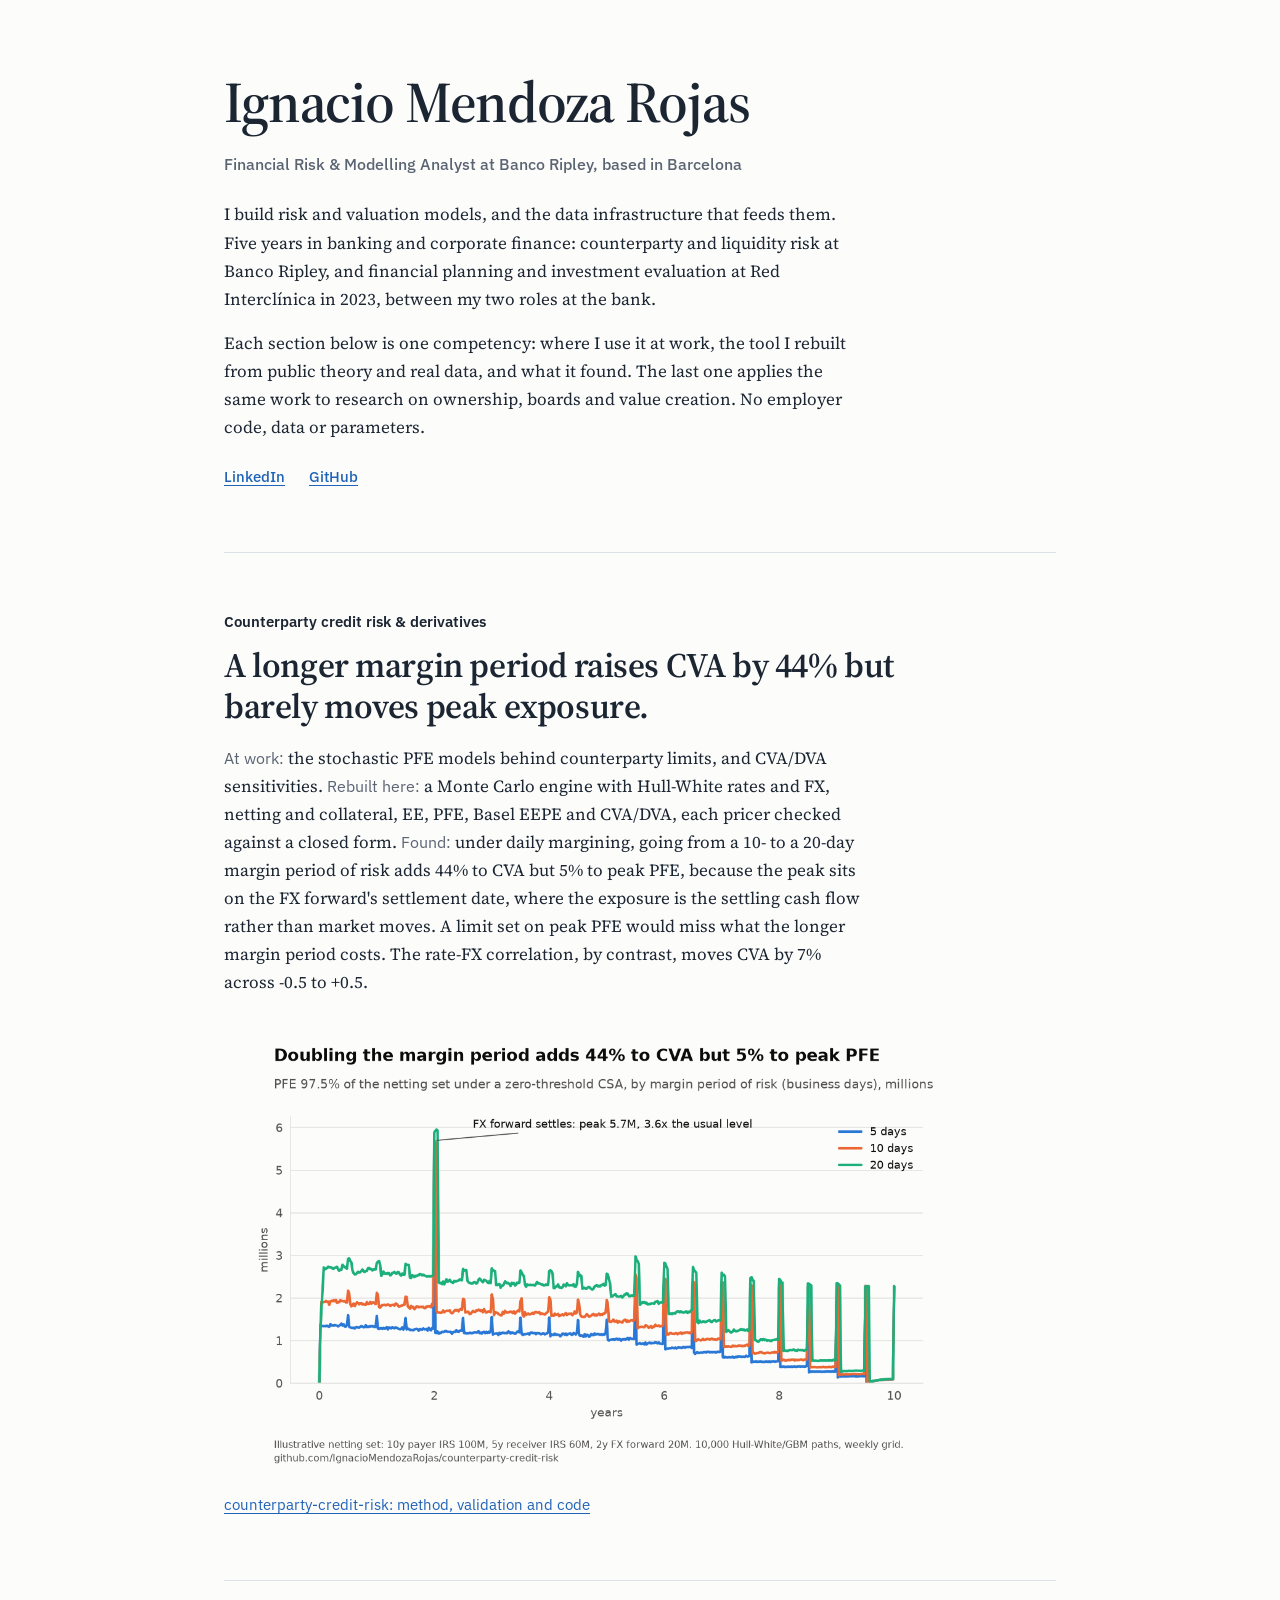
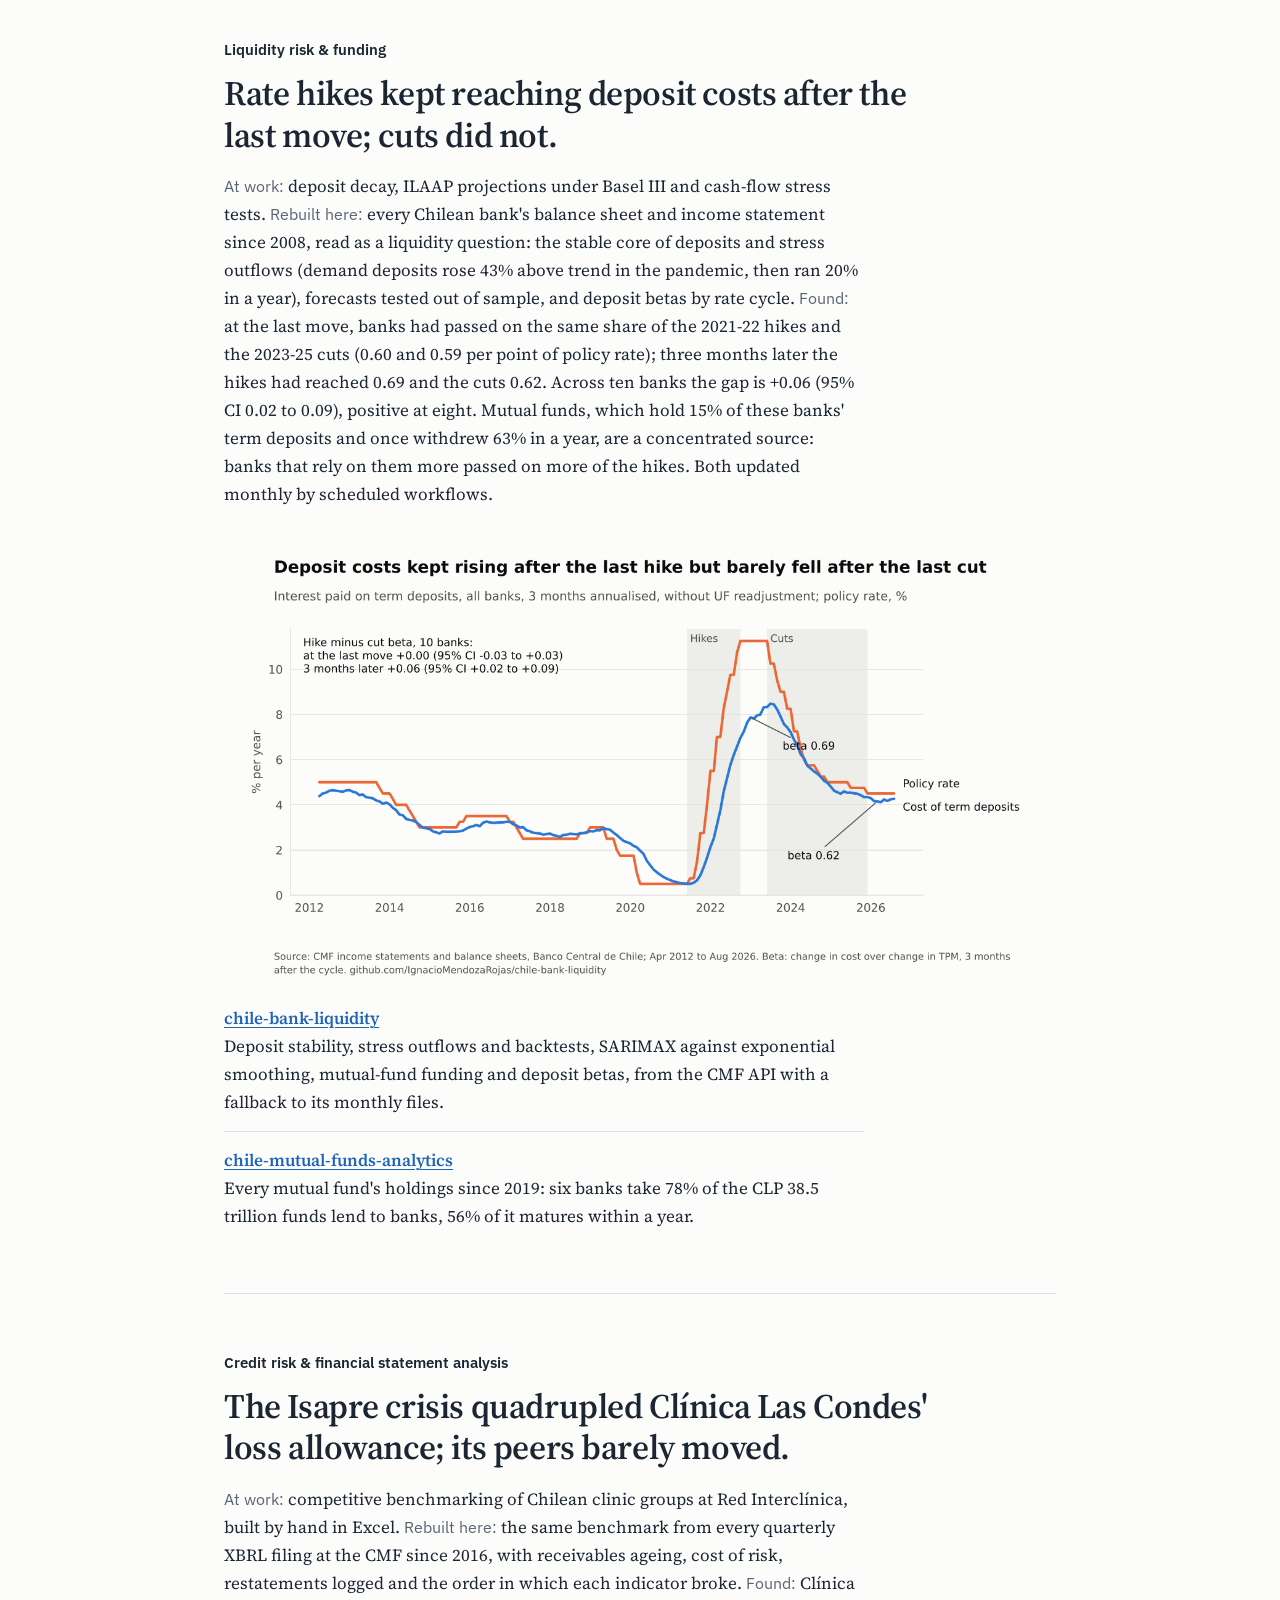
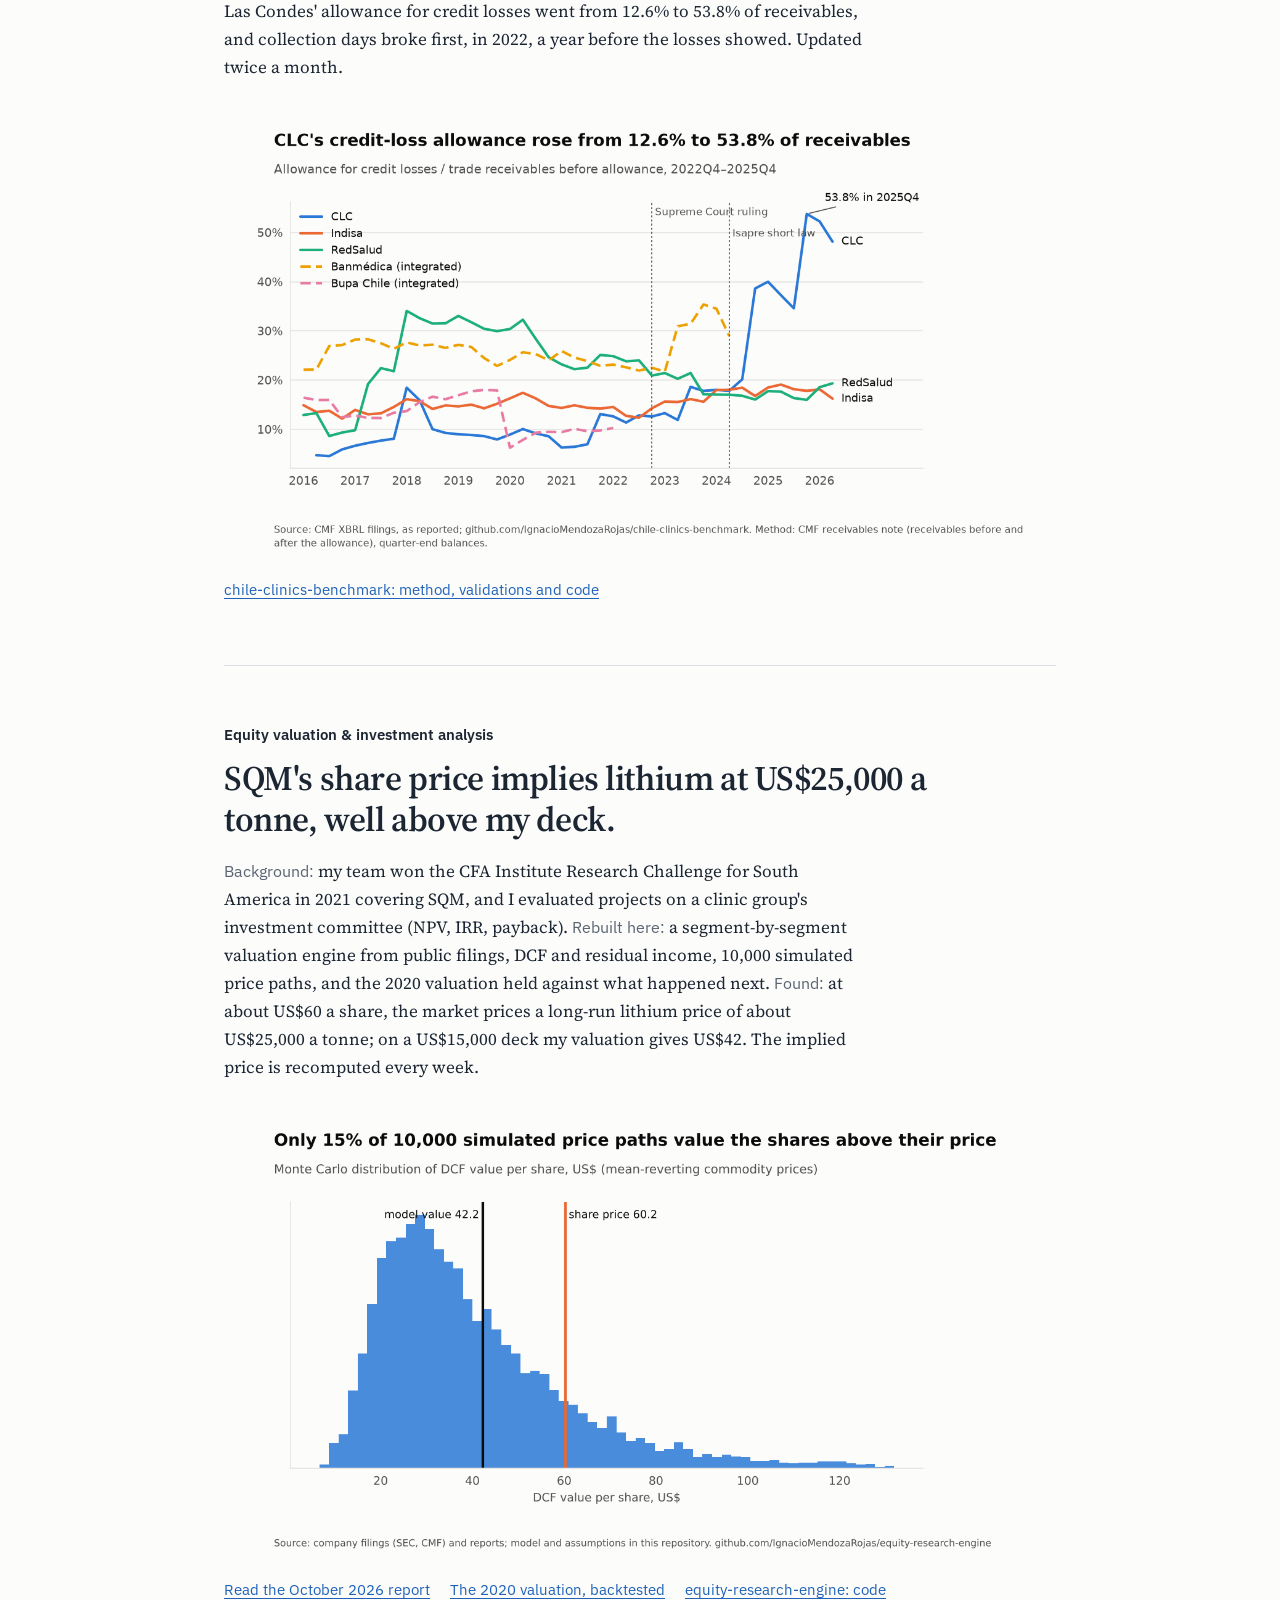
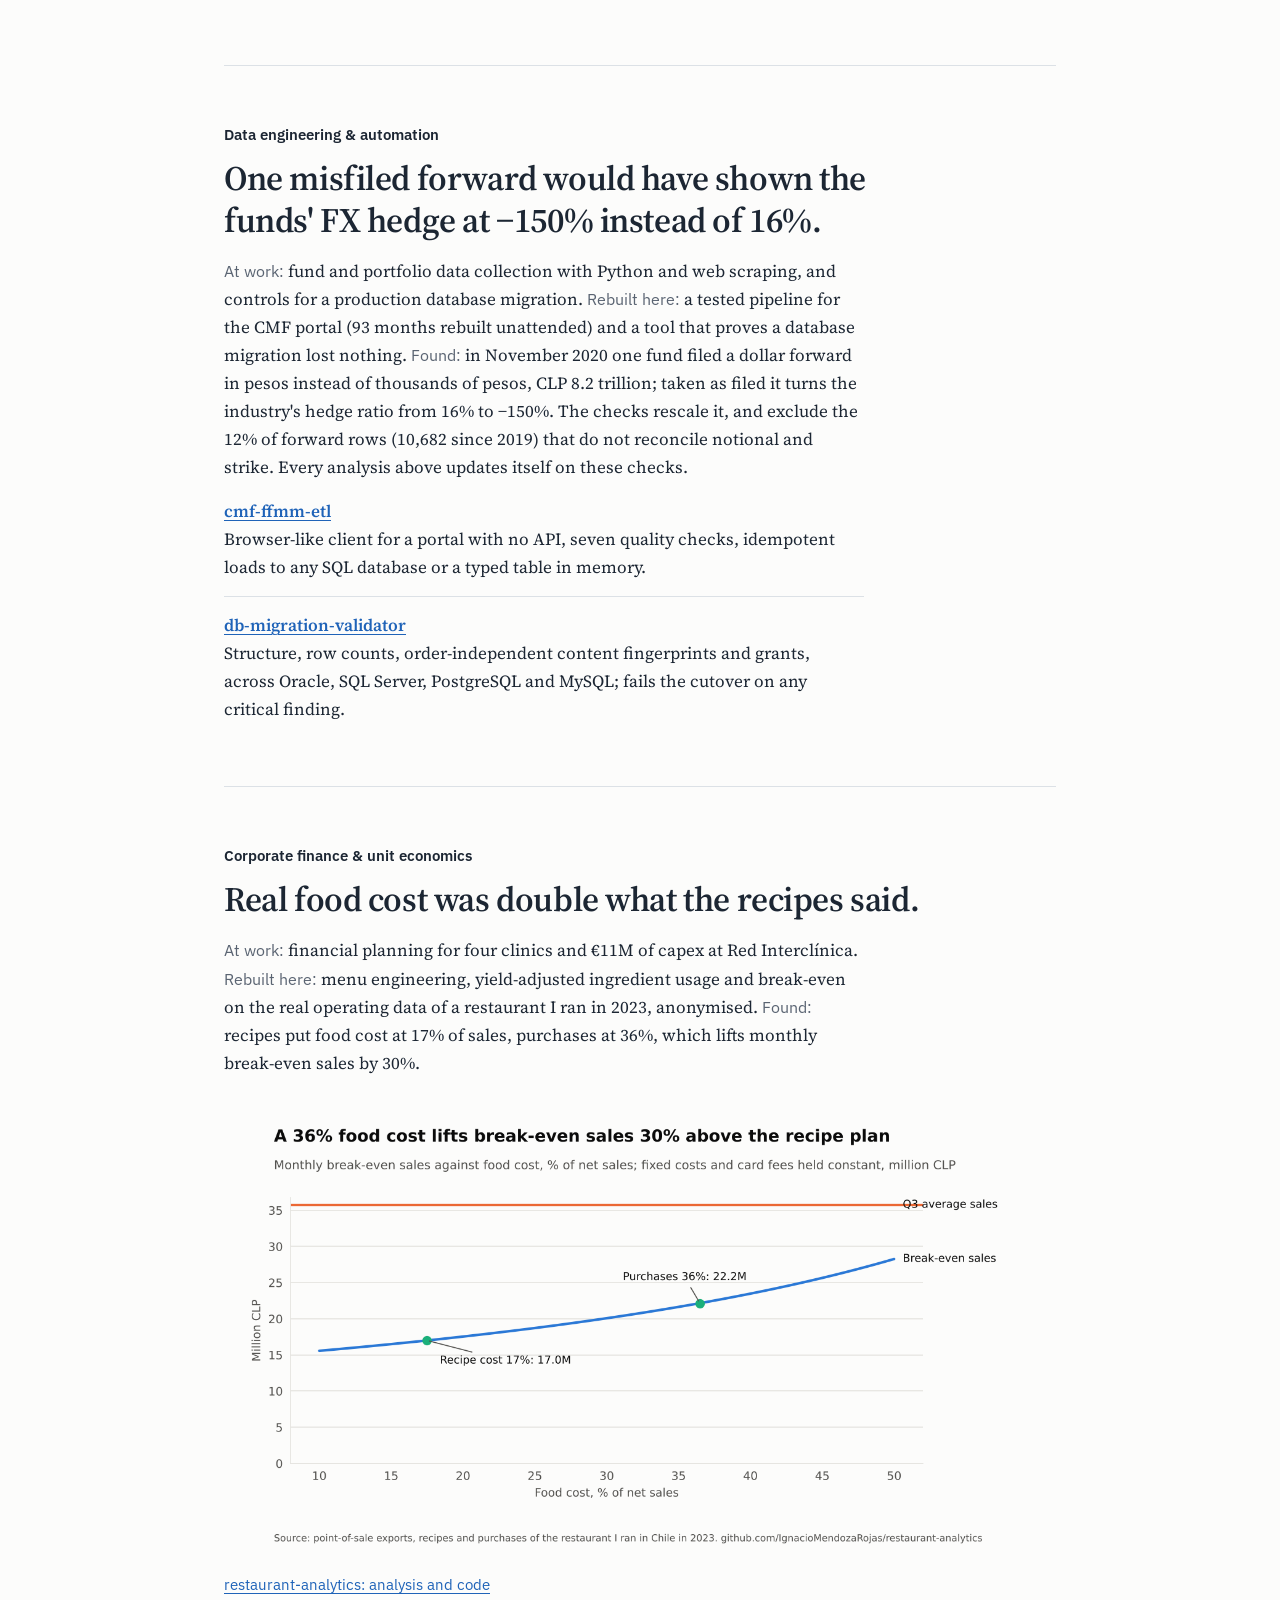
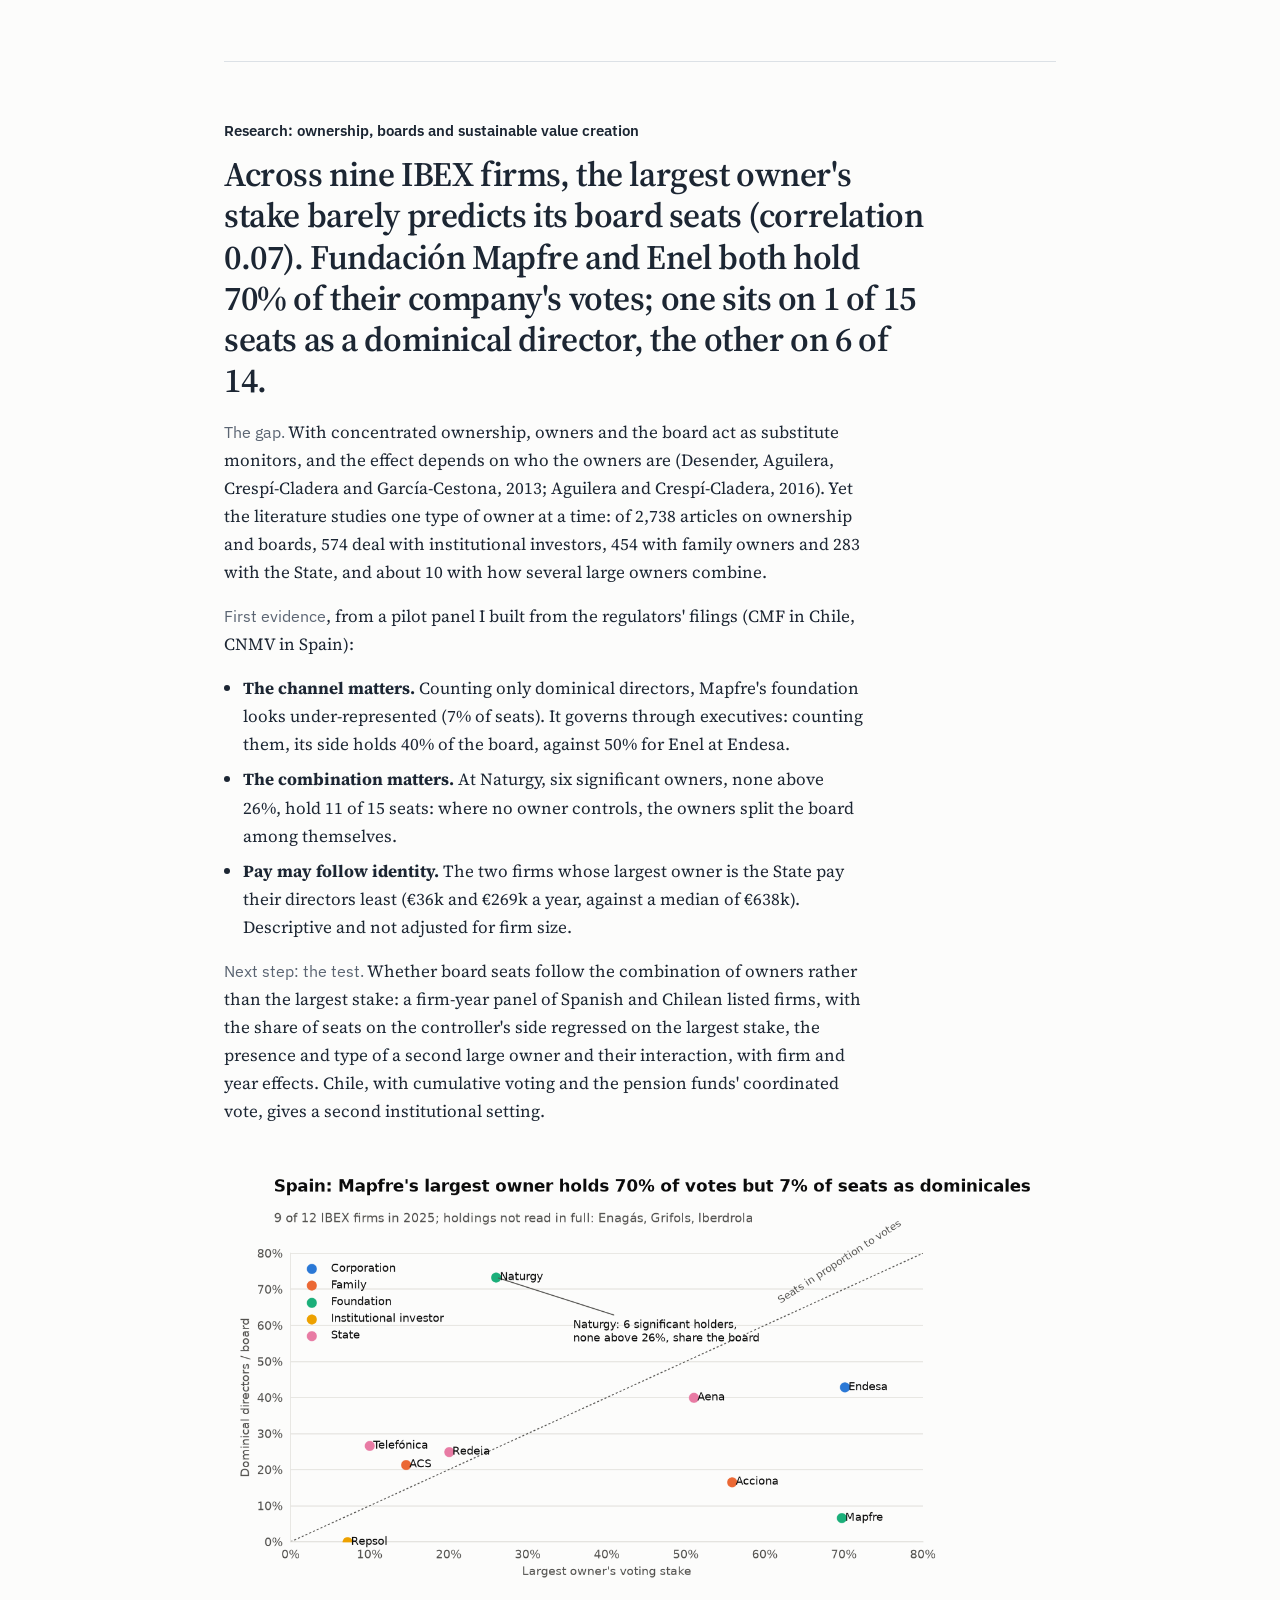
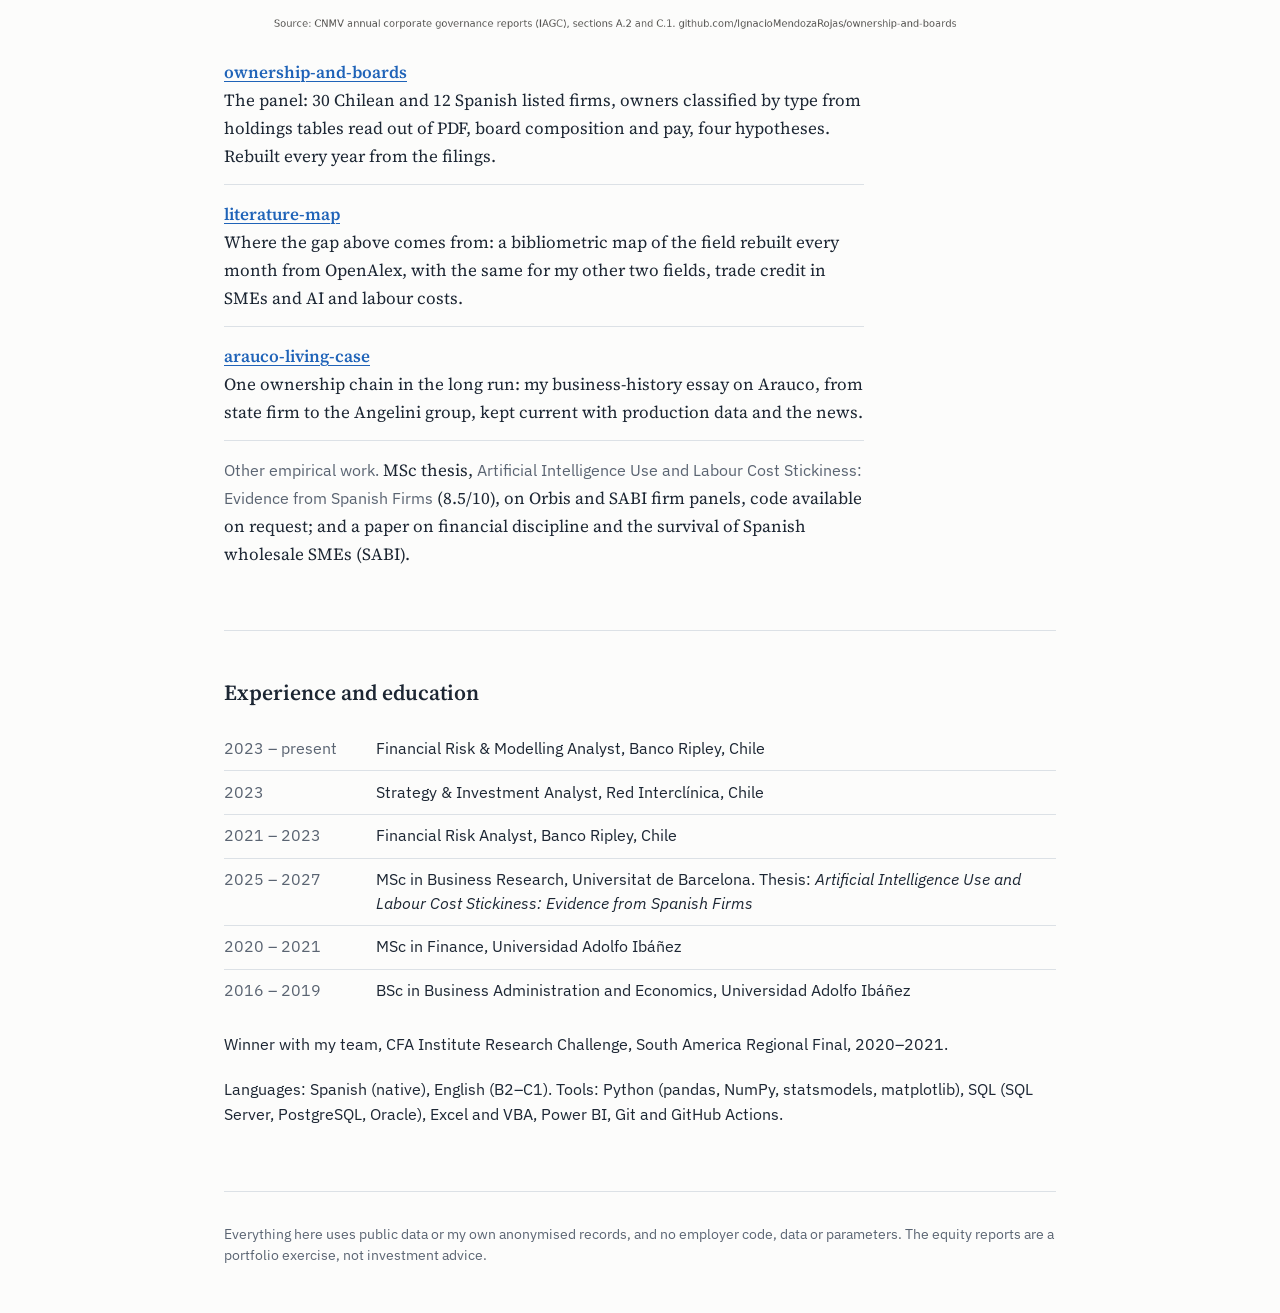
==== index.html @ 95da39d5 "Shorter headlines, each a finding with its number; CCR margin-period figure; languages and tools Co-" ====
<!doctype html>
<html lang="en">
<head>
<meta charset="utf-8">
<meta name="viewport" content="width=device-width, initial-scale=1">
<title>Ignacio Mendoza Rojas</title>
<meta name="description" content="Risk and valuation models, and the data infrastructure that feeds them. Each competency with the tool built and what it found, on real public data.">
<link rel="preconnect" href="https://fonts.googleapis.com">
<link rel="preconnect" href="https://fonts.gstatic.com" crossorigin>
<link href="https://fonts.googleapis.com/css2?family=IBM+Plex+Sans:wght@400;500;600&family=Source+Serif+4:opsz,wght@8..60,400;8..60,600&display=swap" rel="stylesheet">
<link rel="stylesheet" href="assets/style.css">
</head>
<body>
<main class="page">

<header class="masthead">
  <h1>Ignacio Mendoza Rojas</h1>
  <p class="role">Financial Risk &amp; Modelling Analyst at Banco Ripley, based in Barcelona</p>
  <div class="measure">
    <p>I build risk and valuation models, and the data infrastructure that feeds them. Five years in banking and corporate finance: counterparty and liquidity risk at Banco Ripley, and financial planning and investment evaluation at Red Interclínica in 2023, between my two roles at the bank.</p>
    <p>Each section below is one competency: where I use it at work, the tool I rebuilt from public theory and real data, and what it found. The last one applies the same work to research on ownership, boards and value creation. No employer code, data or parameters.</p>
  </div>
  <p class="contact">
    <a href="https://www.linkedin.com/in/ignaciomendozarojas">LinkedIn</a>
    <a href="https://github.com/IgnacioMendozaRojas">GitHub</a>
  </p>
</header>

<section class="finding" aria-labelledby="c-ccr">
  <p class="project"><strong>Counterparty credit risk &amp; derivatives</strong></p>
  <h2 id="c-ccr">A longer margin period raises CVA by 44% but barely moves peak exposure.</h2>
  <div class="measure">
    <p><em>At work:</em> the stochastic PFE models behind counterparty limits, and CVA/DVA sensitivities. <em>Rebuilt here:</em> a Monte Carlo engine with Hull-White rates and FX, netting and collateral, EE, PFE, Basel EEPE and CVA/DVA, each pricer checked against a closed form. <em>Found:</em> under daily margining, going from a 10- to a 20-day margin period of risk adds 44% to CVA but 5% to peak PFE, because the peak sits on the FX forward's settlement date, where the exposure is the settling cash flow rather than market moves. A limit set on peak PFE would miss what the longer margin period costs. The rate-FX correlation, by contrast, moves CVA by 7% across -0.5 to +0.5.</p>
  </div>
  <figure>
    <picture>
      <source media="(prefers-color-scheme: dark)" srcset="assets/fig/ccr-dark.png">
      <img src="assets/fig/ccr-light.png" alt="PFE under daily margining with margin periods of 5, 10 and 20 days: the level rises with the margin period, but the peak at the FX forward's settlement is about 6 million in all three" loading="lazy" width="1350" height="720">
    </picture>
  </figure>
  <p class="project"><a href="https://github.com/IgnacioMendozaRojas/counterparty-credit-risk">counterparty-credit-risk: method, validation and code</a></p>
</section>

<section class="finding" aria-labelledby="c-liq">
  <p class="project"><strong>Liquidity risk &amp; funding</strong></p>
  <h2 id="c-liq">Rate hikes kept reaching deposit costs after the last move; cuts did not.</h2>
  <div class="measure">
    <p><em>At work:</em> deposit decay, ILAAP projections under Basel III and cash-flow stress tests. <em>Rebuilt here:</em> every Chilean bank's balance sheet and income statement since 2008, read as a liquidity question: the stable core of deposits and stress outflows (demand deposits rose 43% above trend in the pandemic, then ran 20% in a year), forecasts tested out of sample, and deposit betas by rate cycle. <em>Found:</em> at the last move, banks had passed on the same share of the 2021-22 hikes and the 2023-25 cuts (0.60 and 0.59 per point of policy rate); three months later the hikes had reached 0.69 and the cuts 0.62. Across ten banks the gap is +0.06 (95% CI 0.02 to 0.09), positive at eight. Mutual funds, which hold 15% of these banks' term deposits and once withdrew 63% in a year, are a concentrated source: banks that rely on them more passed on more of the hikes. Both updated monthly by scheduled workflows.</p>
  </div>
  <figure>
    <picture>
      <source media="(prefers-color-scheme: dark)" srcset="assets/fig/liquidity-dark.png">
      <img src="assets/fig/liquidity-light.png" alt="Cost of term deposits of Chilean banks and the policy rate, 2012-2026: three months after each cycle, beta of 0.69 for the 2021-22 hikes and 0.62 for the 2023-25 cuts; across banks the gap is +0.06, 95% CI 0.02 to 0.09" loading="lazy" width="1350" height="720">
    </picture>
  </figure>
  <ul class="tools measure">
    <li><a href="https://github.com/IgnacioMendozaRojas/chile-bank-liquidity">chile-bank-liquidity</a><br>Deposit stability, stress outflows and backtests, SARIMAX against exponential smoothing, mutual-fund funding and deposit betas, from the CMF API with a fallback to its monthly files.</li>
    <li><a href="https://github.com/IgnacioMendozaRojas/chile-mutual-funds-analytics">chile-mutual-funds-analytics</a><br>Every mutual fund's holdings since 2019: six banks take 78% of the CLP 38.5 trillion funds lend to banks, 56% of it matures within a year.</li>
  </ul>
</section>

<section class="finding" aria-labelledby="c-credit">
  <p class="project"><strong>Credit risk &amp; financial statement analysis</strong></p>
  <h2 id="c-credit">The Isapre crisis quadrupled Clínica Las Condes' loss allowance; its peers barely moved.</h2>
  <div class="measure">
    <p><em>At work:</em> competitive benchmarking of Chilean clinic groups at Red Interclínica, built by hand in Excel. <em>Rebuilt here:</em> the same benchmark from every quarterly XBRL filing at the CMF since 2016, with receivables ageing, cost of risk, restatements logged and the order in which each indicator broke. <em>Found:</em> Clínica Las Condes' allowance for credit losses went from 12.6% to 53.8% of receivables, and collection days broke first, in 2022, a year before the losses showed. Updated twice a month.</p>
  </div>
  <figure>
    <picture>
      <source media="(prefers-color-scheme: dark)" srcset="assets/fig/clinics-dark.png">
      <img src="assets/fig/clinics-light.png" alt="Allowance for credit losses as a share of receivables, 2016 to 2026: Clínica Las Condes rises to 53.8% while Indisa and RedSalud stay near 15 to 20%" loading="lazy" width="1350" height="720">
    </picture>
  </figure>
  <p class="project"><a href="https://github.com/IgnacioMendozaRojas/chile-clinics-benchmark">chile-clinics-benchmark: method, validations and code</a></p>
</section>

<section class="finding" aria-labelledby="c-val">
  <p class="project"><strong>Equity valuation &amp; investment analysis</strong></p>
  <h2 id="c-val">SQM's share price implies lithium at US$25,000 a tonne, well above my deck.</h2>
  <div class="measure">
    <p><em>Background:</em> my team won the CFA Institute Research Challenge for South America in 2021 covering SQM, and I evaluated projects on a clinic group's investment committee (NPV, IRR, payback). <em>Rebuilt here:</em> a segment-by-segment valuation engine from public filings, DCF and residual income, 10,000 simulated price paths, and the 2020 valuation held against what happened next. <em>Found:</em> at about US$60 a share, the market prices a long-run lithium price of about US$25,000 a tonne; on a US$15,000 deck my valuation gives US$42. The implied price is recomputed every week.</p>
  </div>
  <figure>
    <picture>
      <source media="(prefers-color-scheme: dark)" srcset="assets/fig/sqm-dark.png">
      <img src="assets/fig/sqm-light.png" alt="Distribution of SQM value per share across 10,000 simulated price paths; only 15% lie above the share price" loading="lazy" width="1350" height="720">
    </picture>
  </figure>
  <p class="project">
    <a href="research/sqm/2026-10-16.html">Read the October 2026 report</a>
    <a href="research/sqm/2020-10-16.html">The 2020 valuation, backtested</a>
    <a href="https://github.com/IgnacioMendozaRojas/equity-research-engine">equity-research-engine: code</a>
  </p>
</section>

<section class="finding" aria-labelledby="c-data">
  <p class="project"><strong>Data engineering &amp; automation</strong></p>
  <h2 id="c-data">One misfiled forward would have shown the funds' FX hedge at −150% instead of 16%.</h2>
  <div class="measure">
    <p><em>At work:</em> fund and portfolio data collection with Python and web scraping, and controls for a production database migration. <em>Rebuilt here:</em> a tested pipeline for the CMF portal (93 months rebuilt unattended) and a tool that proves a database migration lost nothing. <em>Found:</em> in November 2020 one fund filed a dollar forward in pesos instead of thousands of pesos, CLP 8.2 trillion; taken as filed it turns the industry's hedge ratio from 16% to −150%. The checks rescale it, and exclude the 12% of forward rows (10,682 since 2019) that do not reconcile notional and strike. Every analysis above updates itself on these checks.</p>
  </div>
  <ul class="tools measure">
    <li><a href="https://github.com/IgnacioMendozaRojas/cmf-ffmm-etl">cmf-ffmm-etl</a><br>Browser-like client for a portal with no API, seven quality checks, idempotent loads to any SQL database or a typed table in memory.</li>
    <li><a href="https://github.com/IgnacioMendozaRojas/db-migration-validator">db-migration-validator</a><br>Structure, row counts, order-independent content fingerprints and grants, across Oracle, SQL Server, PostgreSQL and MySQL; fails the cutover on any critical finding.</li>
  </ul>
</section>

<section class="finding" aria-labelledby="c-cf">
  <p class="project"><strong>Corporate finance &amp; unit economics</strong></p>
  <h2 id="c-cf">Real food cost was double what the recipes said.</h2>
  <div class="measure">
    <p><em>At work:</em> financial planning for four clinics and €11M of capex at Red Interclínica. <em>Rebuilt here:</em> menu engineering, yield-adjusted ingredient usage and break-even on the real operating data of a restaurant I ran in 2023, anonymised. <em>Found:</em> recipes put food cost at 17% of sales, purchases at 36%, which lifts monthly break-even sales by 30%.</p>
  </div>
  <figure>
    <picture>
      <source media="(prefers-color-scheme: dark)" srcset="assets/fig/restaurant-dark.png">
      <img src="assets/fig/restaurant-light.png" alt="Break-even monthly sales rising with food cost: 17.0M CLP at the 17% recipe cost, 22.2M at the 36% shown by purchases" loading="lazy" width="1350" height="720">
    </picture>
  </figure>
  <p class="project"><a href="https://github.com/IgnacioMendozaRojas/restaurant-analytics">restaurant-analytics: analysis and code</a></p>
</section>

<section class="finding" aria-labelledby="c-research">
  <p class="project"><strong>Research: ownership, boards and sustainable value creation</strong></p>
  <h2 id="c-research">Across nine IBEX firms, the largest owner's stake barely predicts its board seats (correlation 0.07). Fundación Mapfre and Enel both hold 70% of their company's votes; one sits on 1 of 15 seats as a dominical director, the other on 6 of 14.</h2>
  <div class="measure">
    <p><em>The gap.</em> With concentrated ownership, owners and the board act as substitute monitors, and the effect depends on who the owners are (Desender, Aguilera, Crespí-Cladera and García-Cestona, 2013; Aguilera and Crespí-Cladera, 2016). Yet the literature studies one type of owner at a time: of 2,738 articles on ownership and boards, 574 deal with institutional investors, 454 with family owners and 283 with the State, and about 10 with how several large owners combine.</p>
    <p><em>First evidence</em>, from a pilot panel I built from the regulators' filings (CMF in Chile, CNMV in Spain):</p>
    <ul>
      <li><strong>The channel matters.</strong> Counting only dominical directors, Mapfre's foundation looks under-represented (7% of seats). It governs through executives: counting them, its side holds 40% of the board, against 50% for Enel at Endesa.</li>
      <li><strong>The combination matters.</strong> At Naturgy, six significant owners, none above 26%, hold 11 of 15 seats: where no owner controls, the owners split the board among themselves.</li>
      <li><strong>Pay may follow identity.</strong> The two firms whose largest owner is the State pay their directors least (€36k and €269k a year, against a median of €638k). Descriptive and not adjusted for firm size.</li>
    </ul>
    <p><em>Next step: the test.</em> Whether board seats follow the combination of owners rather than the largest stake: a firm-year panel of Spanish and Chilean listed firms, with the share of seats on the controller's side regressed on the largest stake, the presence and type of a second large owner and their interaction, with firm and year effects. Chile, with cumulative voting and the pension funds' coordinated vote, gives a second institutional setting.</p>
  </div>
  <figure>
    <picture>
      <source media="(prefers-color-scheme: dark)" srcset="assets/fig/governance-dark.png">
      <img src="assets/fig/governance-light.png" alt="Largest owner's voting stake against the share of board seats held by dominical directors in nine of twelve IBEX firms in 2025: Mapfre's foundation holds 70% of votes and 7% of seats; Enel holds 70% of Endesa and 43% of its seats" loading="lazy" width="1350" height="780">
    </picture>
  </figure>
  <ul class="tools measure">
    <li><a href="https://github.com/IgnacioMendozaRojas/ownership-and-boards">ownership-and-boards</a><br>The panel: 30 Chilean and 12 Spanish listed firms, owners classified by type from holdings tables read out of PDF, board composition and pay, four hypotheses. Rebuilt every year from the filings.</li>
    <li><a href="https://github.com/IgnacioMendozaRojas/literature-map">literature-map</a><br>Where the gap above comes from: a bibliometric map of the field rebuilt every month from OpenAlex, with the same for my other two fields, trade credit in SMEs and AI and labour costs.</li>
    <li><a href="https://github.com/IgnacioMendozaRojas/arauco-living-case">arauco-living-case</a><br>One ownership chain in the long run: my business-history essay on Arauco, from state firm to the Angelini group, kept current with production data and the news.</li>
    <li><em>Other empirical work.</em> MSc thesis, <em>Artificial Intelligence Use and Labour Cost Stickiness: Evidence from Spanish Firms</em> (8.5/10), on Orbis and SABI firm panels, code available on request; and a paper on financial discipline and the survival of Spanish wholesale SMEs (SABI).</li>
  </ul>
</section>

<section class="section" aria-labelledby="h-cv">
  <h2 id="h-cv">Experience and education</h2>
  <table class="cv">
    <tr><td>2023 – present</td><td>Financial Risk &amp; Modelling Analyst, Banco Ripley, Chile</td></tr>
    <tr><td>2023</td><td>Strategy &amp; Investment Analyst, Red Interclínica, Chile</td></tr>
    <tr><td>2021 – 2023</td><td>Financial Risk Analyst, Banco Ripley, Chile</td></tr>
    <tr><td>2025 – 2027</td><td>MSc in Business Research, Universitat de Barcelona. Thesis: <em>Artificial Intelligence Use and Labour Cost Stickiness: Evidence from Spanish Firms</em></td></tr>
    <tr><td>2020 – 2021</td><td>MSc in Finance, Universidad Adolfo Ibáñez</td></tr>
    <tr><td>2016 – 2019</td><td>BSc in Business Administration and Economics, Universidad Adolfo Ibáñez</td></tr>
  </table>
  <p class="cv-note">Winner with my team, CFA Institute Research Challenge, South America Regional Final, 2020–2021.</p>
  <p class="cv-note">Languages: Spanish (native), English (B2–C1). Tools: Python (pandas, NumPy, statsmodels, matplotlib), SQL (SQL Server, PostgreSQL, Oracle), Excel and VBA, Power BI, Git and GitHub Actions.</p>
</section>

<footer>
  Everything here uses public data or my own anonymised records, and no employer code, data or parameters. The equity reports are a portfolio exercise, not investment advice.
</footer>

</main>
</body>
</html>
---- assets/style.css ----
/* Page paper matches the chart background, so figures sit on the page with no frame. */
:root {
  --paper: #fcfcfb;
  --ink: #1c2633;
  --muted: #5a6472;
  --rule: #dce1e6;
  --link: #1f63b8;
  --serif: "Source Serif 4", Georgia, serif;
  --sans: "IBM Plex Sans", system-ui, sans-serif;
  color-scheme: light;
}
@media (prefers-color-scheme: dark) {
  :root {
    --paper: #1a1a19;
    --ink: #ececE8;
    --muted: #a3a39e;
    --rule: #33332f;
    --link: #6aa6ef;
    color-scheme: dark;
  }
}

* { box-sizing: border-box; }
html { -webkit-text-size-adjust: 100%; }
body {
  margin: 0;
  background: var(--paper);
  color: var(--ink);
  font: 400 1.0625rem/1.65 var(--serif);
  font-optical-sizing: auto;
}
a { color: var(--link); text-underline-offset: 0.18em; text-decoration-thickness: 1px; }
a:hover { text-decoration-thickness: 2px; }
a:focus-visible { outline: 2px solid var(--link); outline-offset: 3px; border-radius: 2px; }
img { display: block; max-width: 100%; height: auto; }

.page { max-width: 54rem; margin: 0 auto; padding: 0 1rem; }
.measure { max-width: 40rem; }

/* Masthead */
.masthead { padding: 4.5rem 0 3rem; border-bottom: 1px solid var(--rule); }
.masthead h1 {
  font-size: clamp(2.4rem, 7vw, 3.6rem);
  line-height: 1.05;
  font-weight: 600;
  letter-spacing: -0.02em;
  margin: 0 0 1.25rem;
}
.masthead p { margin: 0 0 1rem; }
.role { font: 500 1rem/1.5 var(--sans); color: var(--muted); margin-bottom: 1.5rem !important; }
.contact { font: 500 0.95rem/1.5 var(--sans); display: flex; gap: 1.5rem; flex-wrap: wrap; margin-top: 1.5rem !important; }

/* Findings: the headline is the result */
.finding { padding: 3.5rem 0 3rem; border-bottom: 1px solid var(--rule); }
.finding h2 {
  font-size: clamp(1.55rem, 4vw, 2.15rem);
  line-height: 1.2;
  font-weight: 600;
  letter-spacing: -0.012em;
  margin: 0 0 1rem;
  max-width: 44rem;
}
.finding p { margin: 0 0 1rem; }
.finding figure { margin: 2rem 0 1.25rem; }
.finding figcaption, .source { font: 400 0.85rem/1.5 var(--sans); color: var(--muted); }
.project {
  font: 400 0.95rem/1.6 var(--sans);
  color: var(--muted);
  display: flex; flex-wrap: wrap; gap: 0.25rem 1.25rem;
  margin-top: 1.25rem;
}
.project strong { color: var(--ink); font-weight: 600; }

/* Secondary sections */
.section { padding: 3rem 0; border-bottom: 1px solid var(--rule); }
.section h2 { font: 600 1.35rem/1.3 var(--serif); margin: 0 0 1.25rem; }
.tools { list-style: none; padding: 0; margin: 0; }
.tools li { padding: 0.9rem 0; border-top: 1px solid var(--rule); }
.tools li:first-child { border-top: 0; padding-top: 0; }
.tools a { font-weight: 600; }

.cv { width: 100%; border-collapse: collapse; font: 400 0.98rem/1.5 var(--sans); }
.cv td { padding: 0.6rem 0; vertical-align: top; border-top: 1px solid var(--rule); }
.cv tr:first-child td { border-top: 0; }
.cv td:first-child { width: 9.5rem; color: var(--muted); padding-right: 1rem; }
.cv-note { font: 400 0.98rem/1.6 var(--sans); margin-top: 1.25rem; }

footer { padding: 2rem 0 3rem; font: 400 0.85rem/1.5 var(--sans); color: var(--muted); }

/* Research report pages */
.report { padding: 2.5rem 0 4rem; }
.report .back { font: 500 0.95rem/1.5 var(--sans); }
.report h1 { font-size: clamp(2rem, 6vw, 2.8rem); line-height: 1.1; letter-spacing: -0.02em; margin: 1.5rem 0 0.5rem; }
.report h2 { font-size: 1.5rem; line-height: 1.25; margin: 3rem 0 1rem; padding-top: 1.5rem; border-top: 1px solid var(--rule); }
.report h3 { font-size: 1.15rem; margin: 2rem 0 0.75rem; }
.report blockquote { margin: 1.5rem 0; padding: 0 0 0 1rem; border-left: 3px solid var(--rule); color: var(--muted); }
.report picture, .report img { margin: 1.5rem 0; }
.table-wrap { overflow-x: auto; margin: 1.25rem 0; }
.report table { border-collapse: collapse; font: 400 0.9rem/1.45 var(--sans); min-width: 100%; }
.report th, .report td { padding: 0.4rem 0.9rem 0.4rem 0; border-bottom: 1px solid var(--rule); text-align: left; vertical-align: top; }
.report th { font-weight: 600; }
.report td:not(:first-child) { font-variant-numeric: tabular-nums; }
.report code { font-size: 0.9em; }

@media (max-width: 34rem) {
  .masthead { padding-top: 3rem; }
  .cv td:first-child { width: 6.5rem; }
}
.report > p, .report > ul, .report > ol, .report > blockquote, .report li { max-width: 42rem; }
.finding > .project:first-child { margin: 0 0 0.75rem; font-weight: 600; }
.finding em { font-style: normal; font-family: var(--sans); font-size: 0.92em; color: var(--muted); }
div.measure ul { padding-left: 1.2rem; margin: 0.5rem 0 1rem; }
div.measure li { margin: 0.45rem 0; }
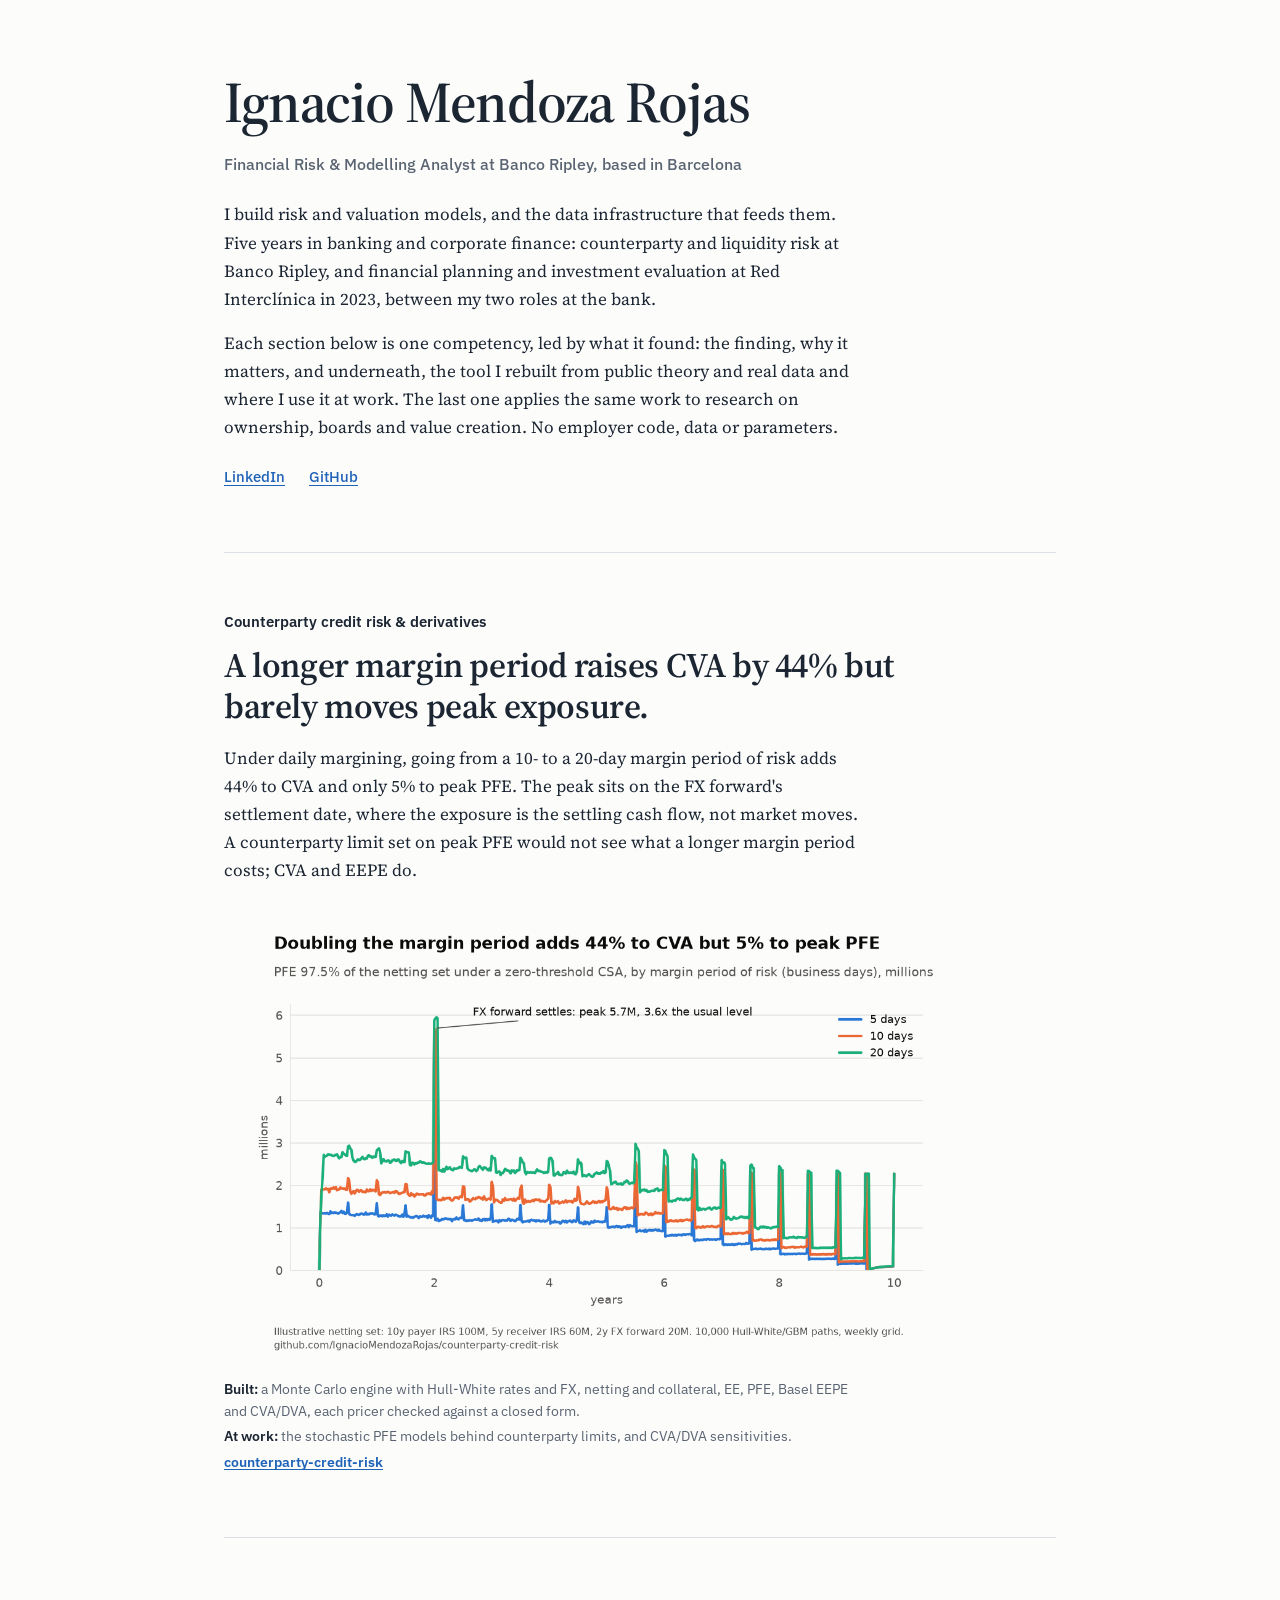
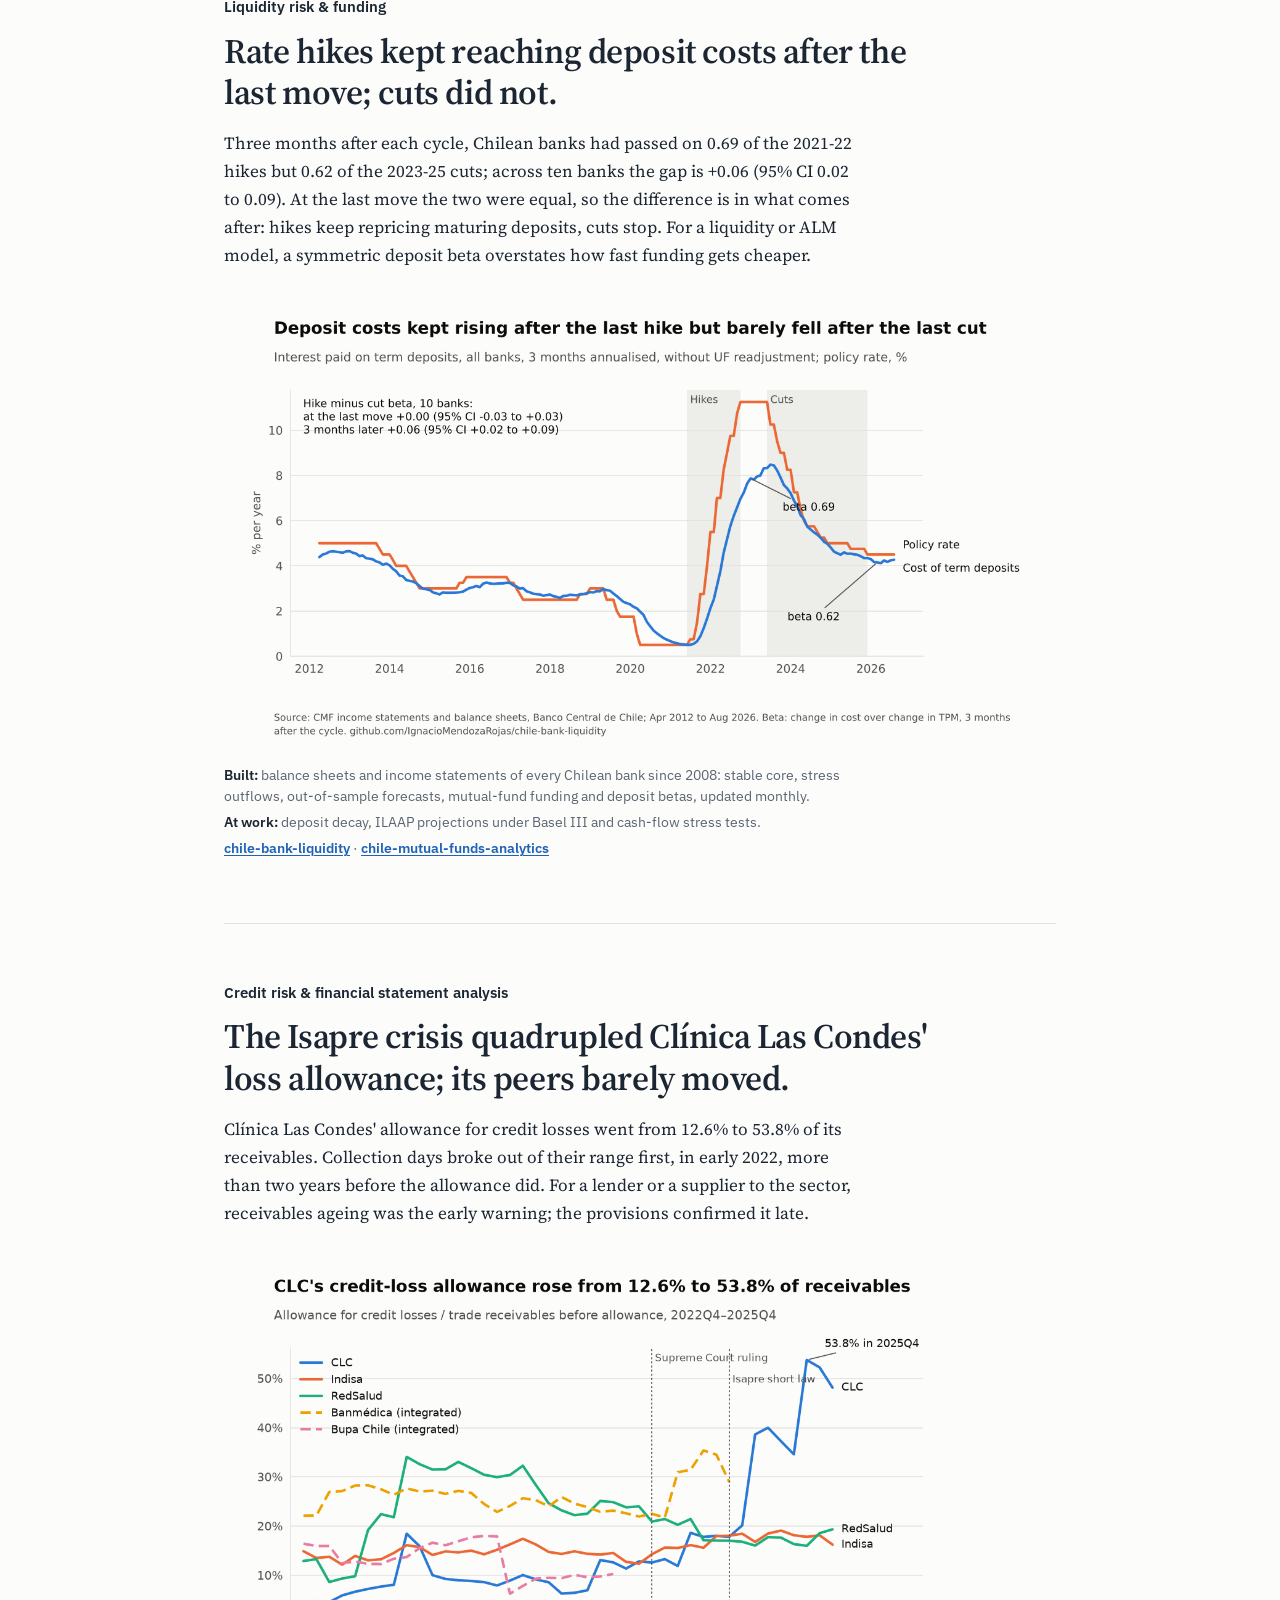
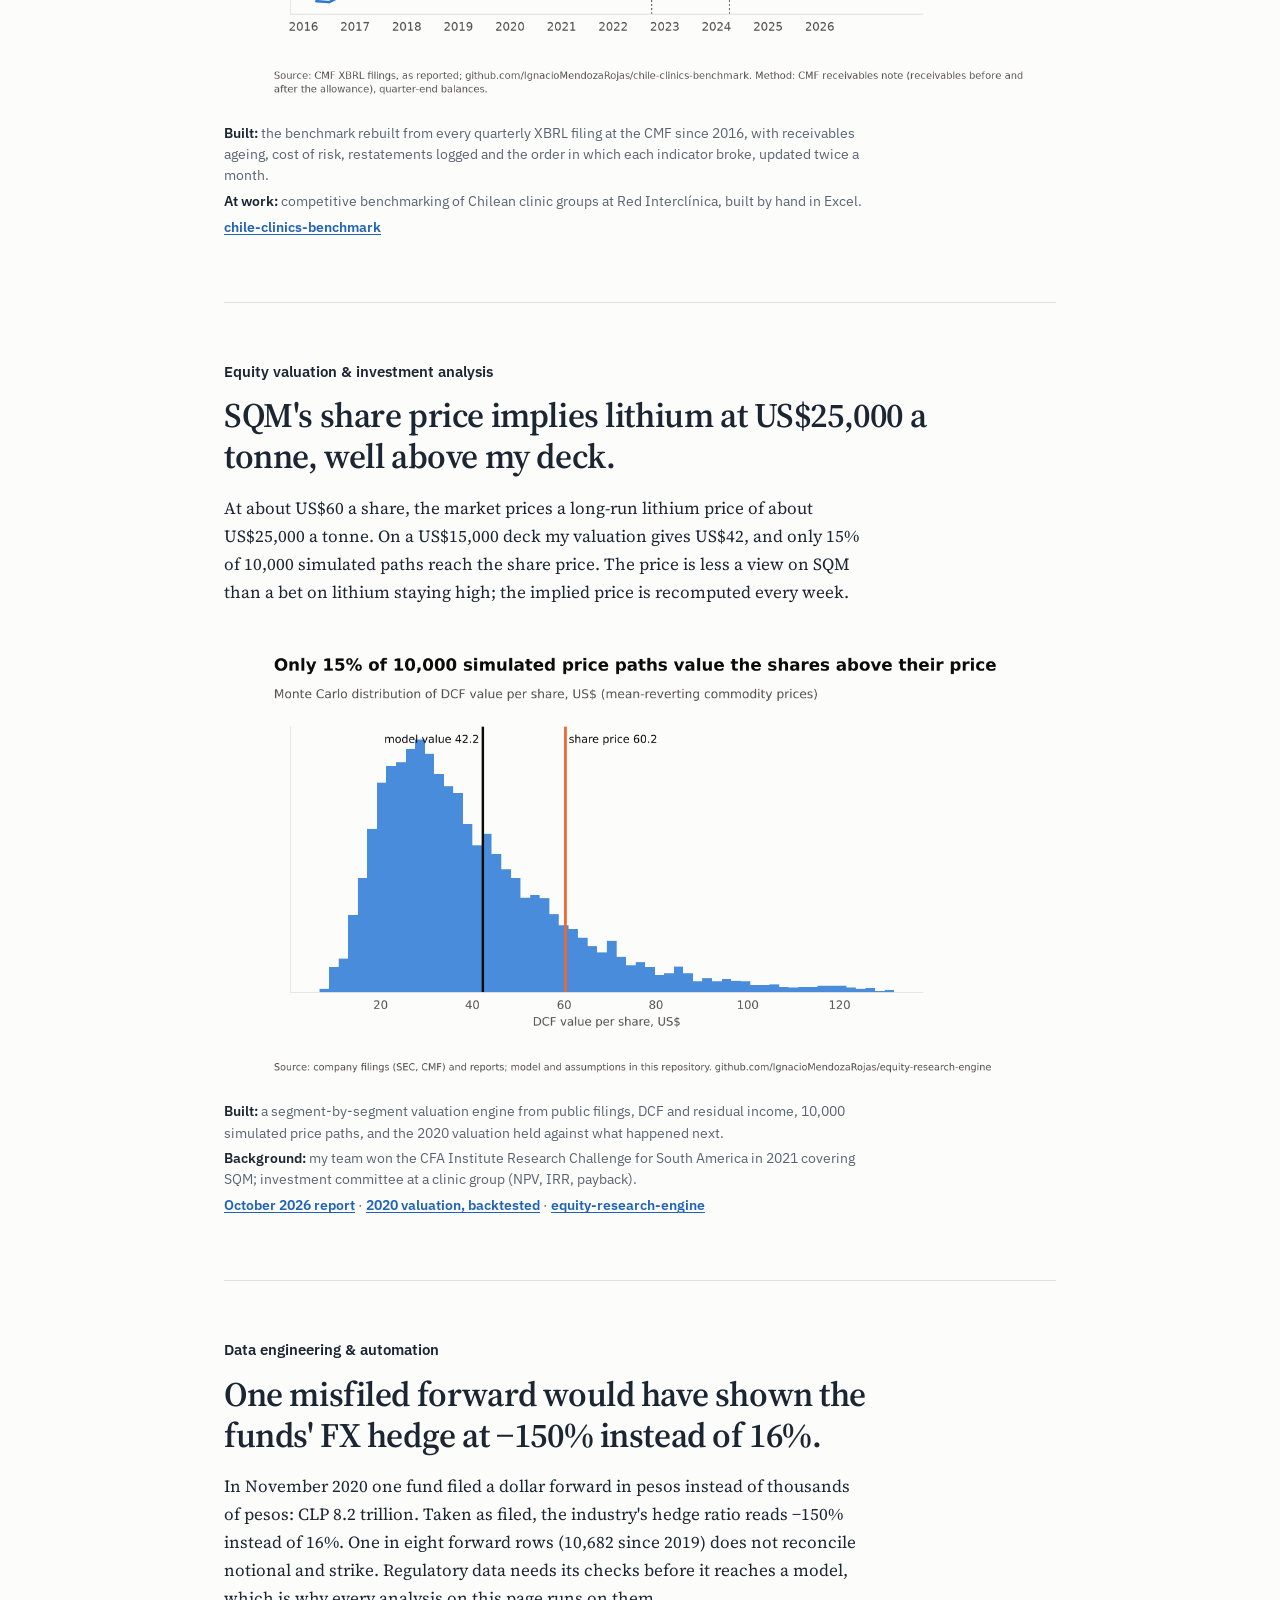
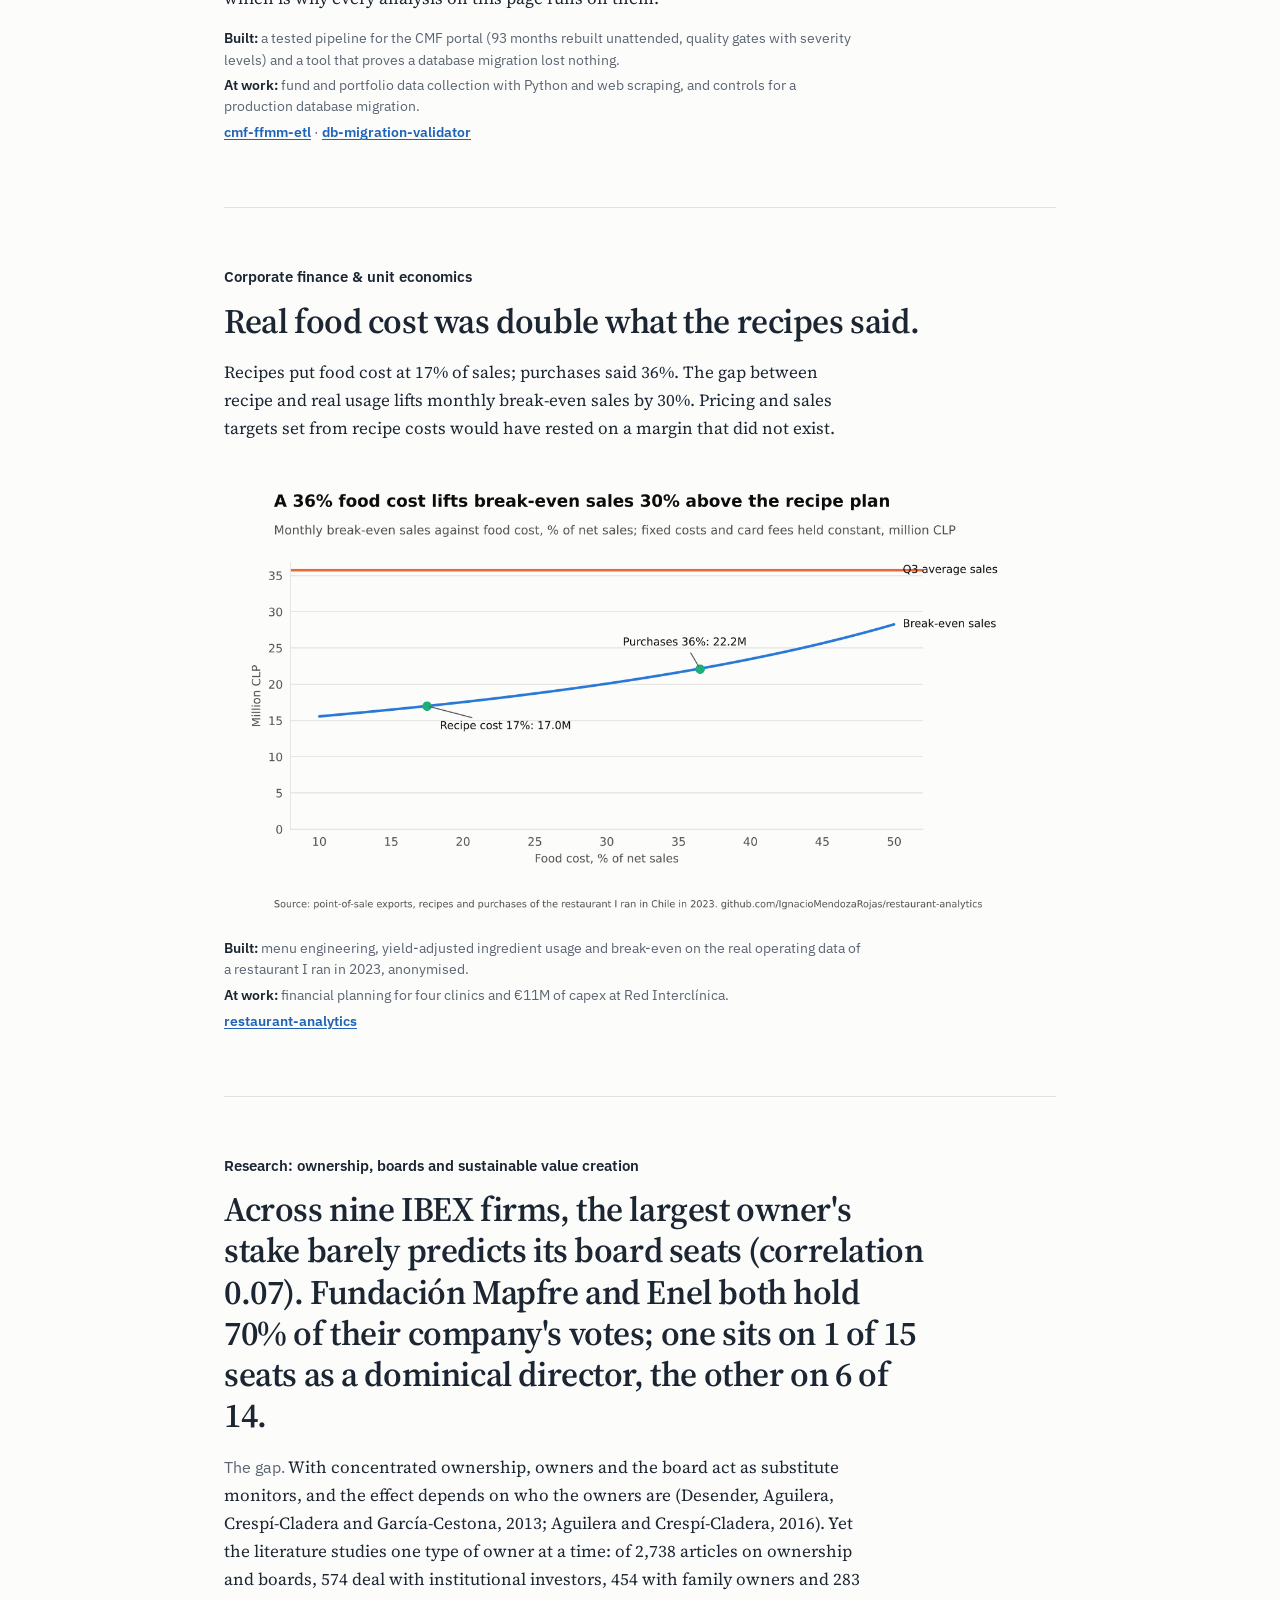
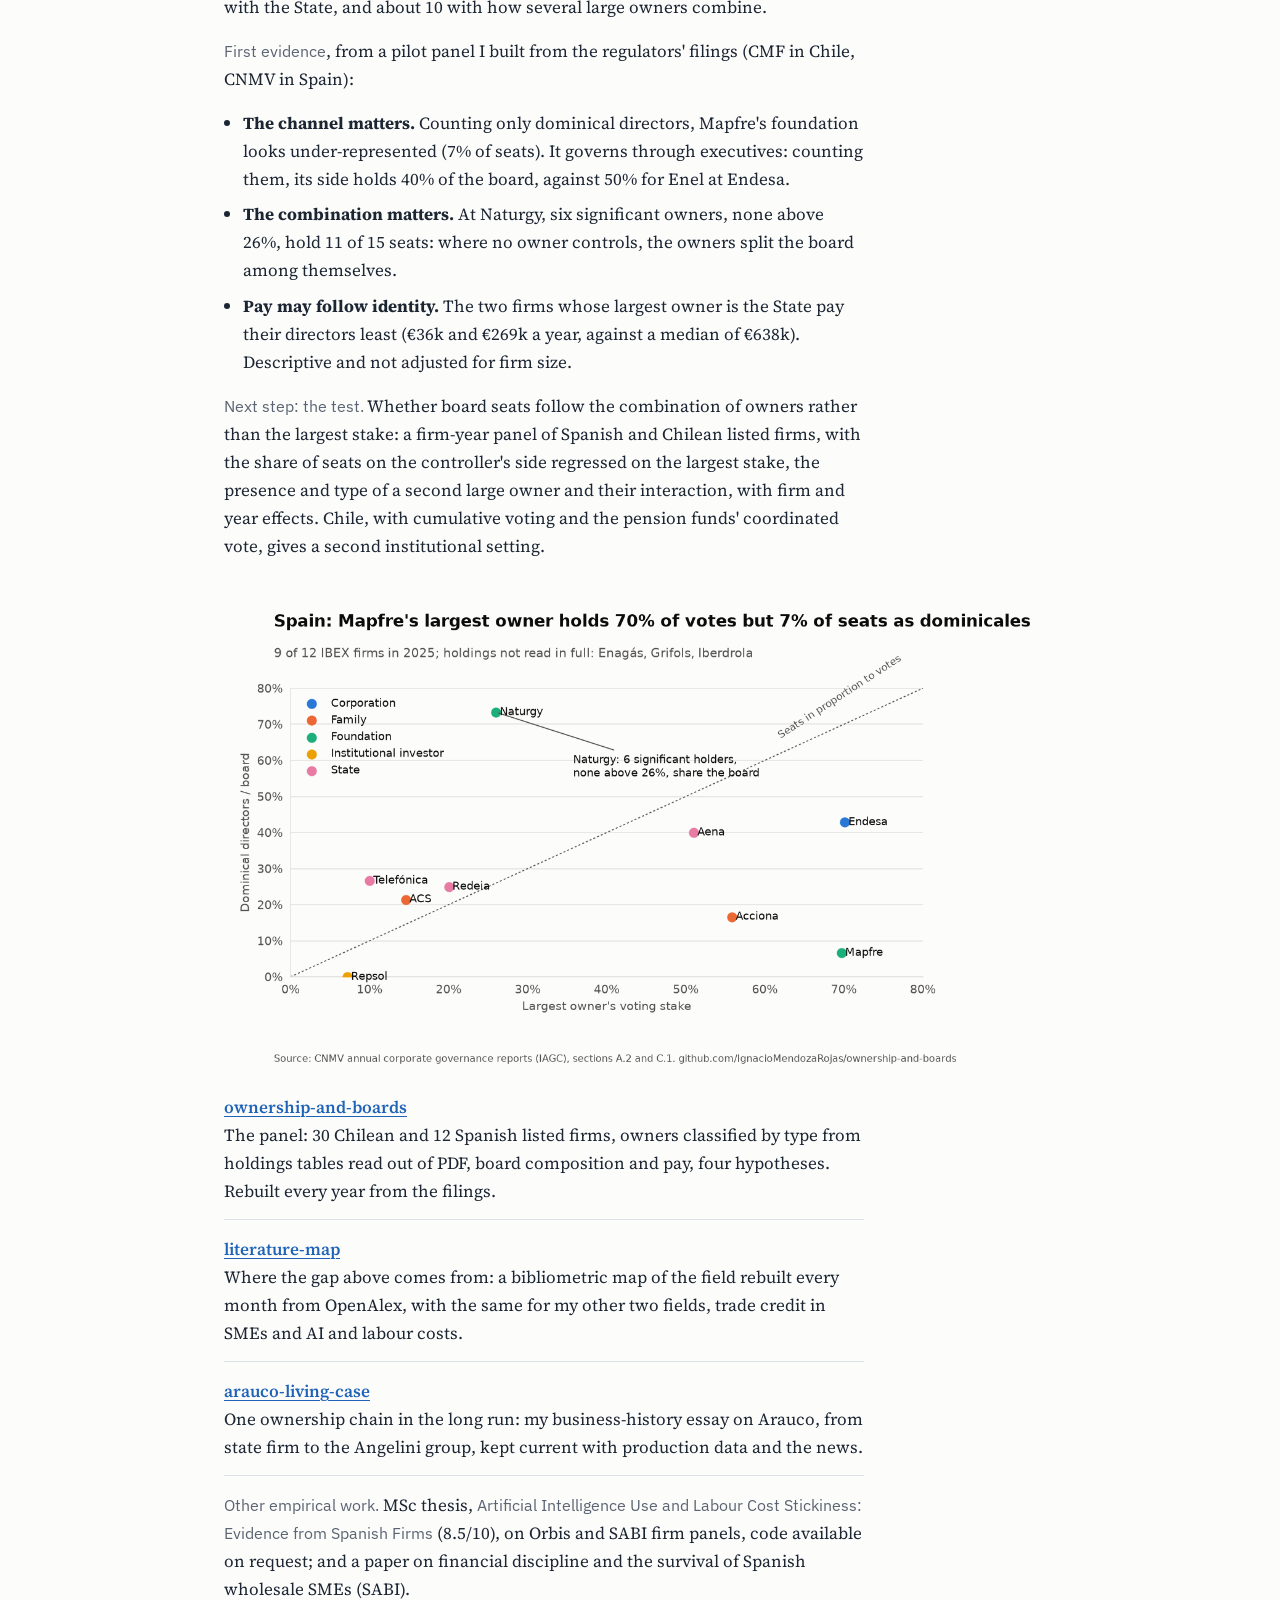
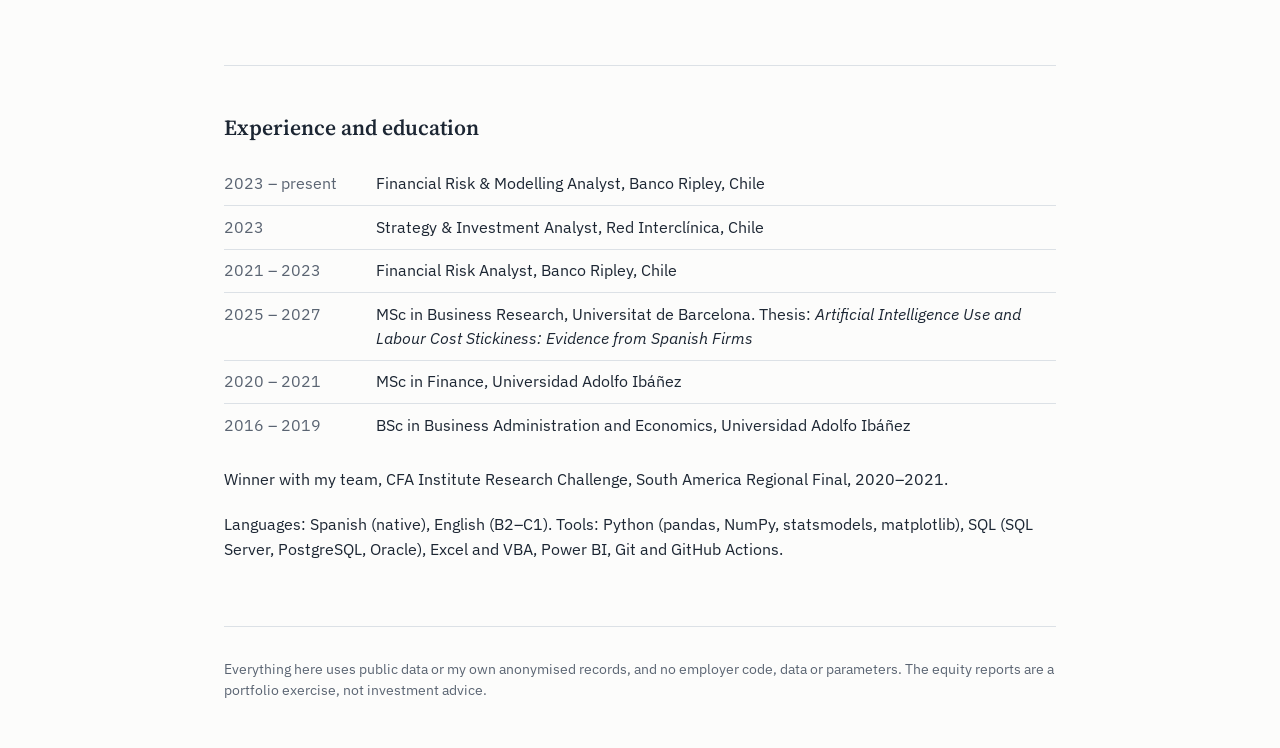
==== commit fd846baa: "Findings read as news: headline, why it matters, figure, then a context line Co-Authored-By: Claude " ====
--- a/index.html
+++ b/index.html
@@ -18,7 +18,7 @@
   <p class="role">Financial Risk &amp; Modelling Analyst at Banco Ripley, based in Barcelona</p>
   <div class="measure">
     <p>I build risk and valuation models, and the data infrastructure that feeds them. Five years in banking and corporate finance: counterparty and liquidity risk at Banco Ripley, and financial planning and investment evaluation at Red Interclínica in 2023, between my two roles at the bank.</p>
-    <p>Each section below is one competency: where I use it at work, the tool I rebuilt from public theory and real data, and what it found. The last one applies the same work to research on ownership, boards and value creation. No employer code, data or parameters.</p>
+    <p>Each section below is one competency, led by what it found: the finding, why it matters, and underneath, the tool I rebuilt from public theory and real data and where I use it at work. The last one applies the same work to research on ownership, boards and value creation. No employer code, data or parameters.</p>
   </div>
   <p class="contact">
     <a href="https://www.linkedin.com/in/ignaciomendozarojas">LinkedIn</a>
@@ -30,7 +30,7 @@
   <p class="project"><strong>Counterparty credit risk &amp; derivatives</strong></p>
   <h2 id="c-ccr">A longer margin period raises CVA by 44% but barely moves peak exposure.</h2>
   <div class="measure">
-    <p><em>At work:</em> the stochastic PFE models behind counterparty limits, and CVA/DVA sensitivities. <em>Rebuilt here:</em> a Monte Carlo engine with Hull-White rates and FX, netting and collateral, EE, PFE, Basel EEPE and CVA/DVA, each pricer checked against a closed form. <em>Found:</em> under daily margining, going from a 10- to a 20-day margin period of risk adds 44% to CVA but 5% to peak PFE, because the peak sits on the FX forward's settlement date, where the exposure is the settling cash flow rather than market moves. A limit set on peak PFE would miss what the longer margin period costs. The rate-FX correlation, by contrast, moves CVA by 7% across -0.5 to +0.5.</p>
+    <p>Under daily margining, going from a 10- to a 20-day margin period of risk adds 44% to CVA and only 5% to peak PFE. The peak sits on the FX forward's settlement date, where the exposure is the settling cash flow, not market moves. A counterparty limit set on peak PFE would not see what a longer margin period costs; CVA and EEPE do.</p>
   </div>
   <figure>
     <picture>
@@ -38,14 +38,14 @@
       <img src="assets/fig/ccr-light.png" alt="PFE under daily margining with margin periods of 5, 10 and 20 days: the level rises with the margin period, but the peak at the FX forward's settlement is about 6 million in all three" loading="lazy" width="1350" height="720">
     </picture>
   </figure>
-  <p class="project"><a href="https://github.com/IgnacioMendozaRojas/counterparty-credit-risk">counterparty-credit-risk: method, validation and code</a></p>
+  <p class="context measure"><span><strong>Built:</strong> a Monte Carlo engine with Hull-White rates and FX, netting and collateral, EE, PFE, Basel EEPE and CVA/DVA, each pricer checked against a closed form.</span> <span><strong>At work:</strong> the stochastic PFE models behind counterparty limits, and CVA/DVA sensitivities.</span> <span class="links"><a href="https://github.com/IgnacioMendozaRojas/counterparty-credit-risk">counterparty-credit-risk</a></span></p>
 </section>
 
 <section class="finding" aria-labelledby="c-liq">
   <p class="project"><strong>Liquidity risk &amp; funding</strong></p>
   <h2 id="c-liq">Rate hikes kept reaching deposit costs after the last move; cuts did not.</h2>
   <div class="measure">
-    <p><em>At work:</em> deposit decay, ILAAP projections under Basel III and cash-flow stress tests. <em>Rebuilt here:</em> every Chilean bank's balance sheet and income statement since 2008, read as a liquidity question: the stable core of deposits and stress outflows (demand deposits rose 43% above trend in the pandemic, then ran 20% in a year), forecasts tested out of sample, and deposit betas by rate cycle. <em>Found:</em> at the last move, banks had passed on the same share of the 2021-22 hikes and the 2023-25 cuts (0.60 and 0.59 per point of policy rate); three months later the hikes had reached 0.69 and the cuts 0.62. Across ten banks the gap is +0.06 (95% CI 0.02 to 0.09), positive at eight. Mutual funds, which hold 15% of these banks' term deposits and once withdrew 63% in a year, are a concentrated source: banks that rely on them more passed on more of the hikes. Both updated monthly by scheduled workflows.</p>
+    <p>Three months after each cycle, Chilean banks had passed on 0.69 of the 2021-22 hikes but 0.62 of the 2023-25 cuts; across ten banks the gap is +0.06 (95% CI 0.02 to 0.09). At the last move the two were equal, so the difference is in what comes after: hikes keep repricing maturing deposits, cuts stop. For a liquidity or ALM model, a symmetric deposit beta overstates how fast funding gets cheaper.</p>
   </div>
   <figure>
     <picture>
@@ -53,17 +53,14 @@
       <img src="assets/fig/liquidity-light.png" alt="Cost of term deposits of Chilean banks and the policy rate, 2012-2026: three months after each cycle, beta of 0.69 for the 2021-22 hikes and 0.62 for the 2023-25 cuts; across banks the gap is +0.06, 95% CI 0.02 to 0.09" loading="lazy" width="1350" height="720">
     </picture>
   </figure>
-  <ul class="tools measure">
-    <li><a href="https://github.com/IgnacioMendozaRojas/chile-bank-liquidity">chile-bank-liquidity</a><br>Deposit stability, stress outflows and backtests, SARIMAX against exponential smoothing, mutual-fund funding and deposit betas, from the CMF API with a fallback to its monthly files.</li>
-    <li><a href="https://github.com/IgnacioMendozaRojas/chile-mutual-funds-analytics">chile-mutual-funds-analytics</a><br>Every mutual fund's holdings since 2019: six banks take 78% of the CLP 38.5 trillion funds lend to banks, 56% of it matures within a year.</li>
-  </ul>
+  <p class="context measure"><span><strong>Built:</strong> balance sheets and income statements of every Chilean bank since 2008: stable core, stress outflows, out-of-sample forecasts, mutual-fund funding and deposit betas, updated monthly.</span> <span><strong>At work:</strong> deposit decay, ILAAP projections under Basel III and cash-flow stress tests.</span> <span class="links"><a href="https://github.com/IgnacioMendozaRojas/chile-bank-liquidity">chile-bank-liquidity</a> · <a href="https://github.com/IgnacioMendozaRojas/chile-mutual-funds-analytics">chile-mutual-funds-analytics</a></span></p>
 </section>
 
 <section class="finding" aria-labelledby="c-credit">
   <p class="project"><strong>Credit risk &amp; financial statement analysis</strong></p>
   <h2 id="c-credit">The Isapre crisis quadrupled Clínica Las Condes' loss allowance; its peers barely moved.</h2>
   <div class="measure">
-    <p><em>At work:</em> competitive benchmarking of Chilean clinic groups at Red Interclínica, built by hand in Excel. <em>Rebuilt here:</em> the same benchmark from every quarterly XBRL filing at the CMF since 2016, with receivables ageing, cost of risk, restatements logged and the order in which each indicator broke. <em>Found:</em> Clínica Las Condes' allowance for credit losses went from 12.6% to 53.8% of receivables, and collection days broke first, in 2022, a year before the losses showed. Updated twice a month.</p>
+    <p>Clínica Las Condes' allowance for credit losses went from 12.6% to 53.8% of its receivables. Collection days broke out of their range first, in early 2022, more than two years before the allowance did. For a lender or a supplier to the sector, receivables ageing was the early warning; the provisions confirmed it late.</p>
   </div>
   <figure>
     <picture>
@@ -71,14 +68,14 @@
       <img src="assets/fig/clinics-light.png" alt="Allowance for credit losses as a share of receivables, 2016 to 2026: Clínica Las Condes rises to 53.8% while Indisa and RedSalud stay near 15 to 20%" loading="lazy" width="1350" height="720">
     </picture>
   </figure>
-  <p class="project"><a href="https://github.com/IgnacioMendozaRojas/chile-clinics-benchmark">chile-clinics-benchmark: method, validations and code</a></p>
+  <p class="context measure"><span><strong>Built:</strong> the benchmark rebuilt from every quarterly XBRL filing at the CMF since 2016, with receivables ageing, cost of risk, restatements logged and the order in which each indicator broke, updated twice a month.</span> <span><strong>At work:</strong> competitive benchmarking of Chilean clinic groups at Red Interclínica, built by hand in Excel.</span> <span class="links"><a href="https://github.com/IgnacioMendozaRojas/chile-clinics-benchmark">chile-clinics-benchmark</a></span></p>
 </section>
 
 <section class="finding" aria-labelledby="c-val">
   <p class="project"><strong>Equity valuation &amp; investment analysis</strong></p>
   <h2 id="c-val">SQM's share price implies lithium at US$25,000 a tonne, well above my deck.</h2>
   <div class="measure">
-    <p><em>Background:</em> my team won the CFA Institute Research Challenge for South America in 2021 covering SQM, and I evaluated projects on a clinic group's investment committee (NPV, IRR, payback). <em>Rebuilt here:</em> a segment-by-segment valuation engine from public filings, DCF and residual income, 10,000 simulated price paths, and the 2020 valuation held against what happened next. <em>Found:</em> at about US$60 a share, the market prices a long-run lithium price of about US$25,000 a tonne; on a US$15,000 deck my valuation gives US$42. The implied price is recomputed every week.</p>
+    <p>At about US$60 a share, the market prices a long-run lithium price of about US$25,000 a tonne. On a US$15,000 deck my valuation gives US$42, and only 15% of 10,000 simulated paths reach the share price. The price is less a view on SQM than a bet on lithium staying high; the implied price is recomputed every week.</p>
   </div>
   <figure>
     <picture>
@@ -86,30 +83,23 @@
       <img src="assets/fig/sqm-light.png" alt="Distribution of SQM value per share across 10,000 simulated price paths; only 15% lie above the share price" loading="lazy" width="1350" height="720">
     </picture>
   </figure>
-  <p class="project">
-    <a href="research/sqm/2026-10-16.html">Read the October 2026 report</a>
-    <a href="research/sqm/2020-10-16.html">The 2020 valuation, backtested</a>
-    <a href="https://github.com/IgnacioMendozaRojas/equity-research-engine">equity-research-engine: code</a>
-  </p>
+  <p class="context measure"><span><strong>Built:</strong> a segment-by-segment valuation engine from public filings, DCF and residual income, 10,000 simulated price paths, and the 2020 valuation held against what happened next.</span> <span><strong>Background:</strong> my team won the CFA Institute Research Challenge for South America in 2021 covering SQM; investment committee at a clinic group (NPV, IRR, payback).</span> <span class="links"><a href="research/sqm/2026-10-16.html">October 2026 report</a> · <a href="research/sqm/2020-10-16.html">2020 valuation, backtested</a> · <a href="https://github.com/IgnacioMendozaRojas/equity-research-engine">equity-research-engine</a></span></p>
 </section>
 
 <section class="finding" aria-labelledby="c-data">
   <p class="project"><strong>Data engineering &amp; automation</strong></p>
   <h2 id="c-data">One misfiled forward would have shown the funds' FX hedge at −150% instead of 16%.</h2>
   <div class="measure">
-    <p><em>At work:</em> fund and portfolio data collection with Python and web scraping, and controls for a production database migration. <em>Rebuilt here:</em> a tested pipeline for the CMF portal (93 months rebuilt unattended) and a tool that proves a database migration lost nothing. <em>Found:</em> in November 2020 one fund filed a dollar forward in pesos instead of thousands of pesos, CLP 8.2 trillion; taken as filed it turns the industry's hedge ratio from 16% to −150%. The checks rescale it, and exclude the 12% of forward rows (10,682 since 2019) that do not reconcile notional and strike. Every analysis above updates itself on these checks.</p>
+    <p>In November 2020 one fund filed a dollar forward in pesos instead of thousands of pesos: CLP 8.2 trillion. Taken as filed, the industry's hedge ratio reads −150% instead of 16%. One in eight forward rows (10,682 since 2019) does not reconcile notional and strike. Regulatory data needs its checks before it reaches a model, which is why every analysis on this page runs on them.</p>
   </div>
-  <ul class="tools measure">
-    <li><a href="https://github.com/IgnacioMendozaRojas/cmf-ffmm-etl">cmf-ffmm-etl</a><br>Browser-like client for a portal with no API, seven quality checks, idempotent loads to any SQL database or a typed table in memory.</li>
-    <li><a href="https://github.com/IgnacioMendozaRojas/db-migration-validator">db-migration-validator</a><br>Structure, row counts, order-independent content fingerprints and grants, across Oracle, SQL Server, PostgreSQL and MySQL; fails the cutover on any critical finding.</li>
-  </ul>
+  <p class="context measure"><span><strong>Built:</strong> a tested pipeline for the CMF portal (93 months rebuilt unattended, quality gates with severity levels) and a tool that proves a database migration lost nothing.</span> <span><strong>At work:</strong> fund and portfolio data collection with Python and web scraping, and controls for a production database migration.</span> <span class="links"><a href="https://github.com/IgnacioMendozaRojas/cmf-ffmm-etl">cmf-ffmm-etl</a> · <a href="https://github.com/IgnacioMendozaRojas/db-migration-validator">db-migration-validator</a></span></p>
 </section>
 
 <section class="finding" aria-labelledby="c-cf">
   <p class="project"><strong>Corporate finance &amp; unit economics</strong></p>
   <h2 id="c-cf">Real food cost was double what the recipes said.</h2>
   <div class="measure">
-    <p><em>At work:</em> financial planning for four clinics and €11M of capex at Red Interclínica. <em>Rebuilt here:</em> menu engineering, yield-adjusted ingredient usage and break-even on the real operating data of a restaurant I ran in 2023, anonymised. <em>Found:</em> recipes put food cost at 17% of sales, purchases at 36%, which lifts monthly break-even sales by 30%.</p>
+    <p>Recipes put food cost at 17% of sales; purchases said 36%. The gap between recipe and real usage lifts monthly break-even sales by 30%. Pricing and sales targets set from recipe costs would have rested on a margin that did not exist.</p>
   </div>
   <figure>
     <picture>
@@ -117,7 +107,7 @@
       <img src="assets/fig/restaurant-light.png" alt="Break-even monthly sales rising with food cost: 17.0M CLP at the 17% recipe cost, 22.2M at the 36% shown by purchases" loading="lazy" width="1350" height="720">
     </picture>
   </figure>
-  <p class="project"><a href="https://github.com/IgnacioMendozaRojas/restaurant-analytics">restaurant-analytics: analysis and code</a></p>
+  <p class="context measure"><span><strong>Built:</strong> menu engineering, yield-adjusted ingredient usage and break-even on the real operating data of a restaurant I ran in 2023, anonymised.</span> <span><strong>At work:</strong> financial planning for four clinics and €11M of capex at Red Interclínica.</span> <span class="links"><a href="https://github.com/IgnacioMendozaRojas/restaurant-analytics">restaurant-analytics</a></span></p>
 </section>
 
 <section class="finding" aria-labelledby="c-research">
--- a/assets/style.css
+++ b/assets/style.css
@@ -111,3 +111,9 @@
 .finding em { font-style: normal; font-family: var(--sans); font-size: 0.92em; color: var(--muted); }
 div.measure ul { padding-left: 1.2rem; margin: 0.5rem 0 1rem; }
 div.measure li { margin: 0.45rem 0; }
+
+/* One line of context under each finding: what was built, where it is used at work, the code. */
+.context { font: 400 0.85rem/1.55 var(--sans); color: var(--muted); margin: 0.5rem 0 0; }
+.context span { display: block; margin-top: 0.3rem; }
+.context strong { color: var(--ink); font-weight: 600; }
+.context .links a { font-weight: 600; }
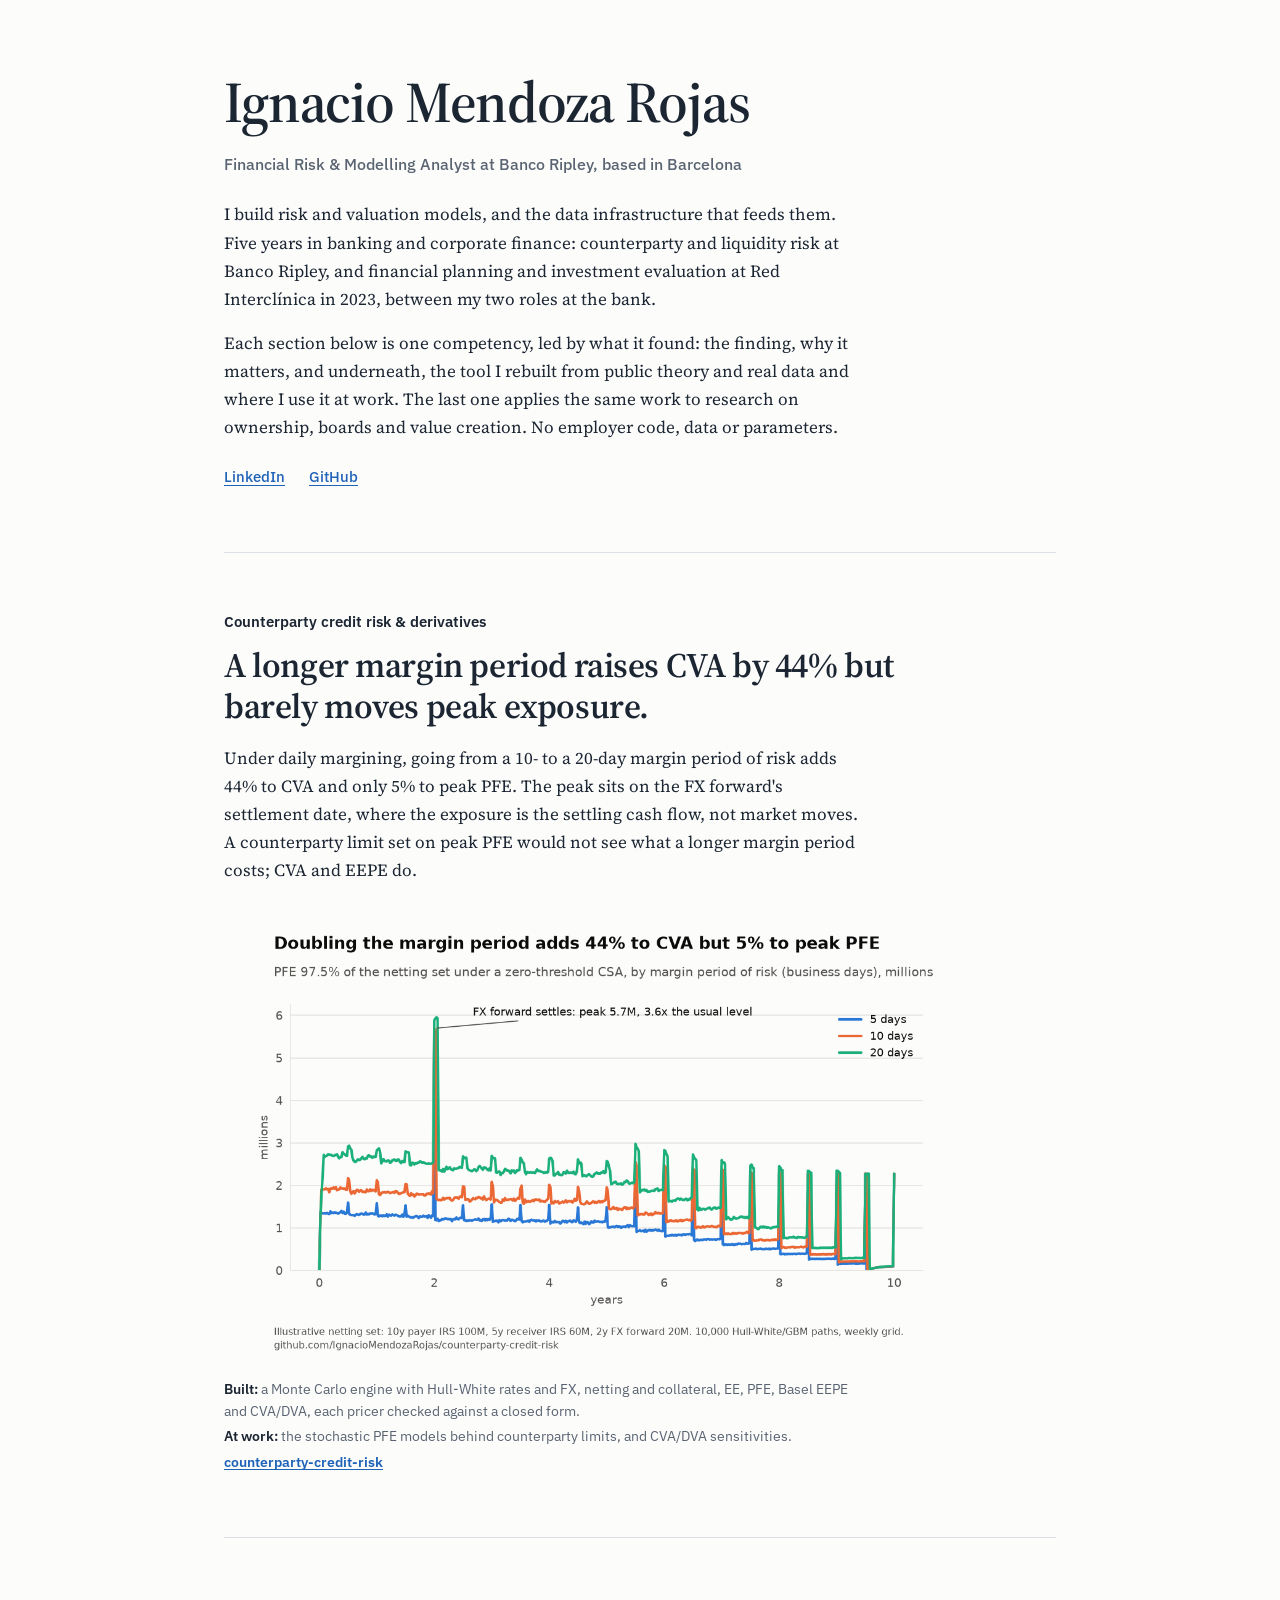
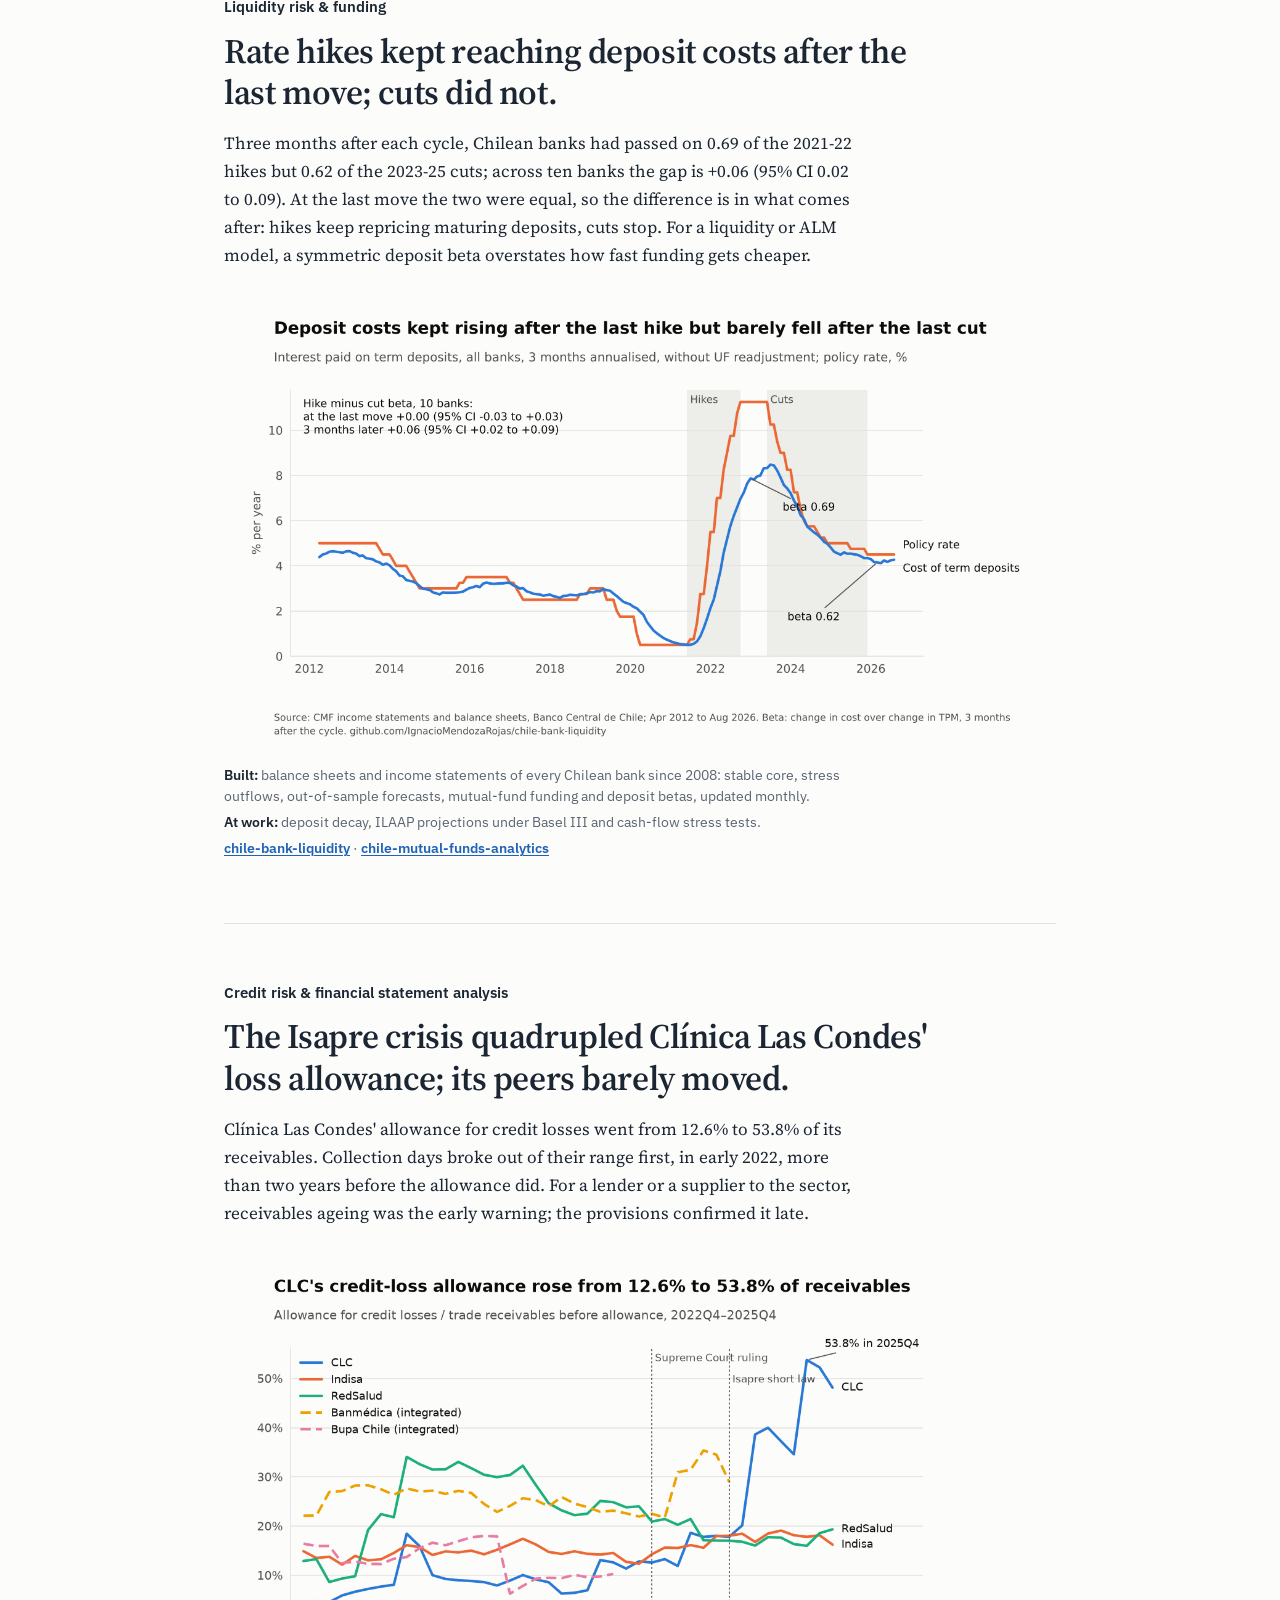
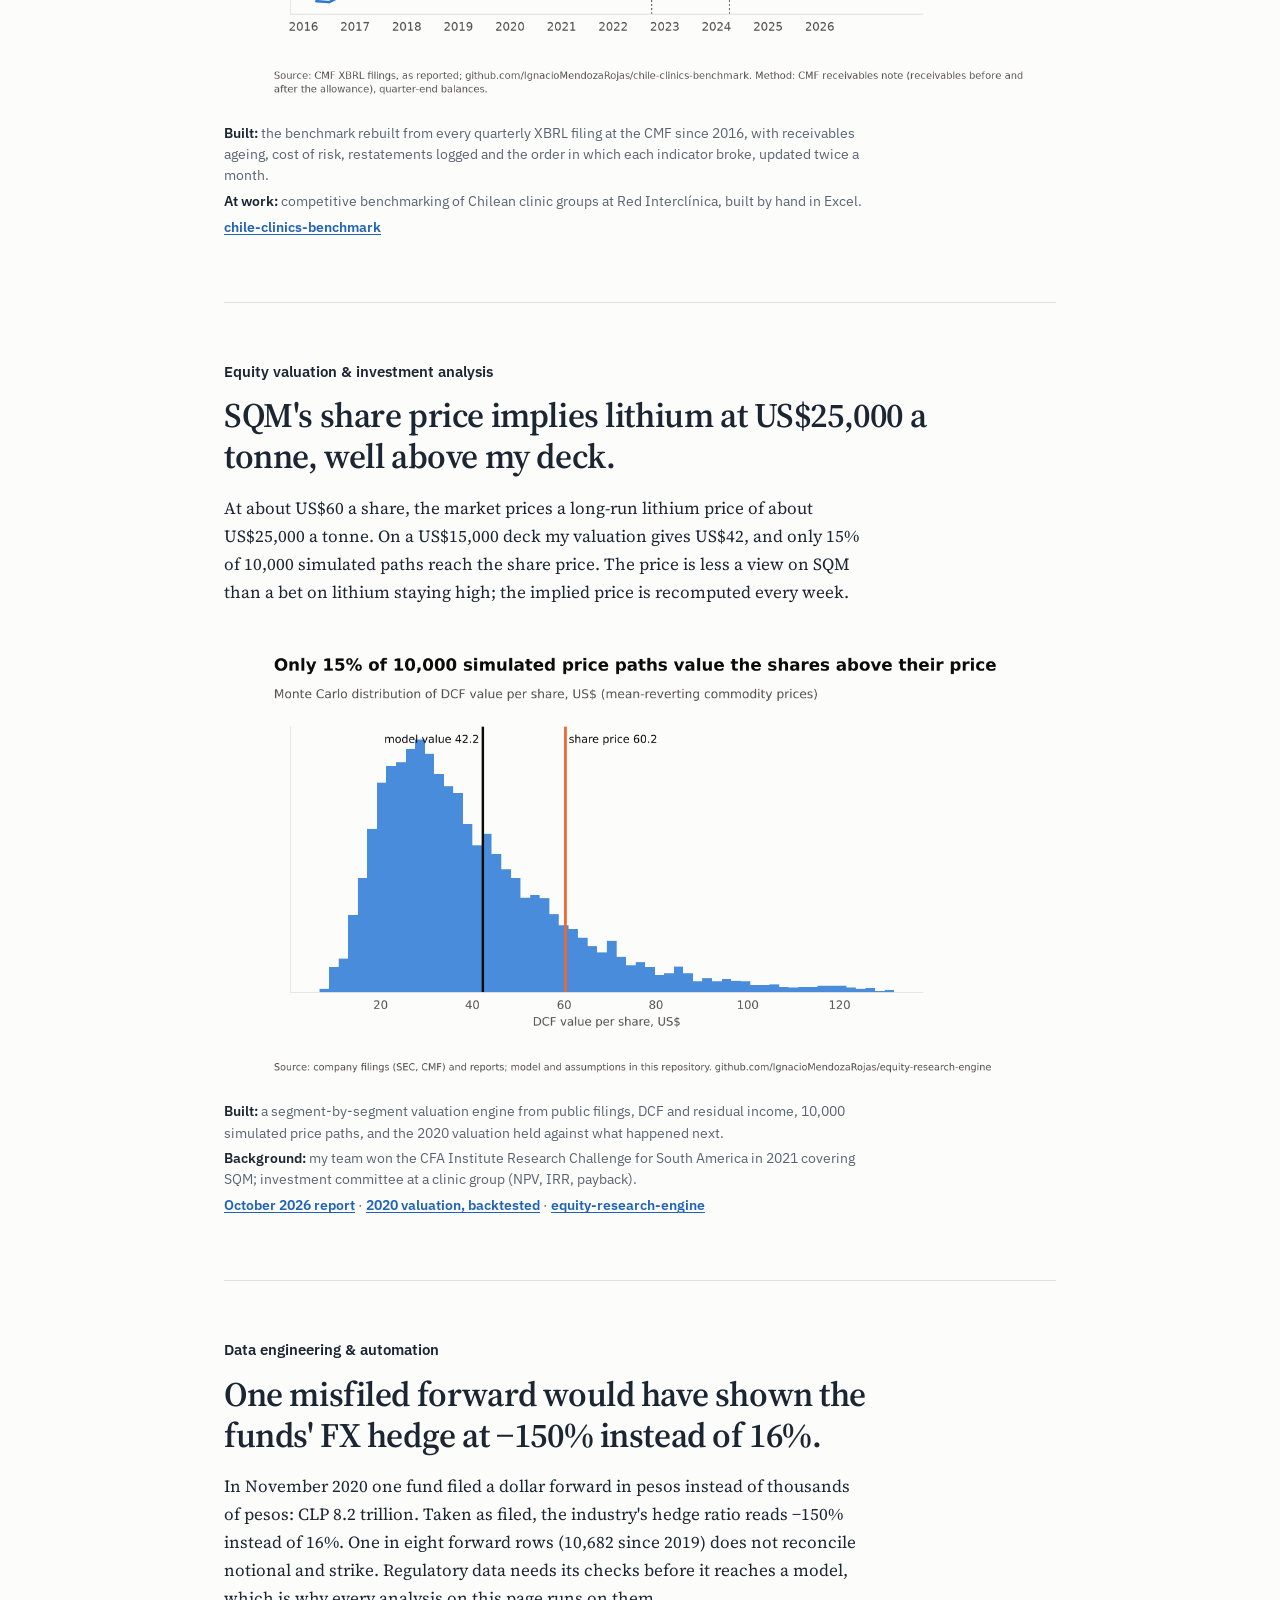
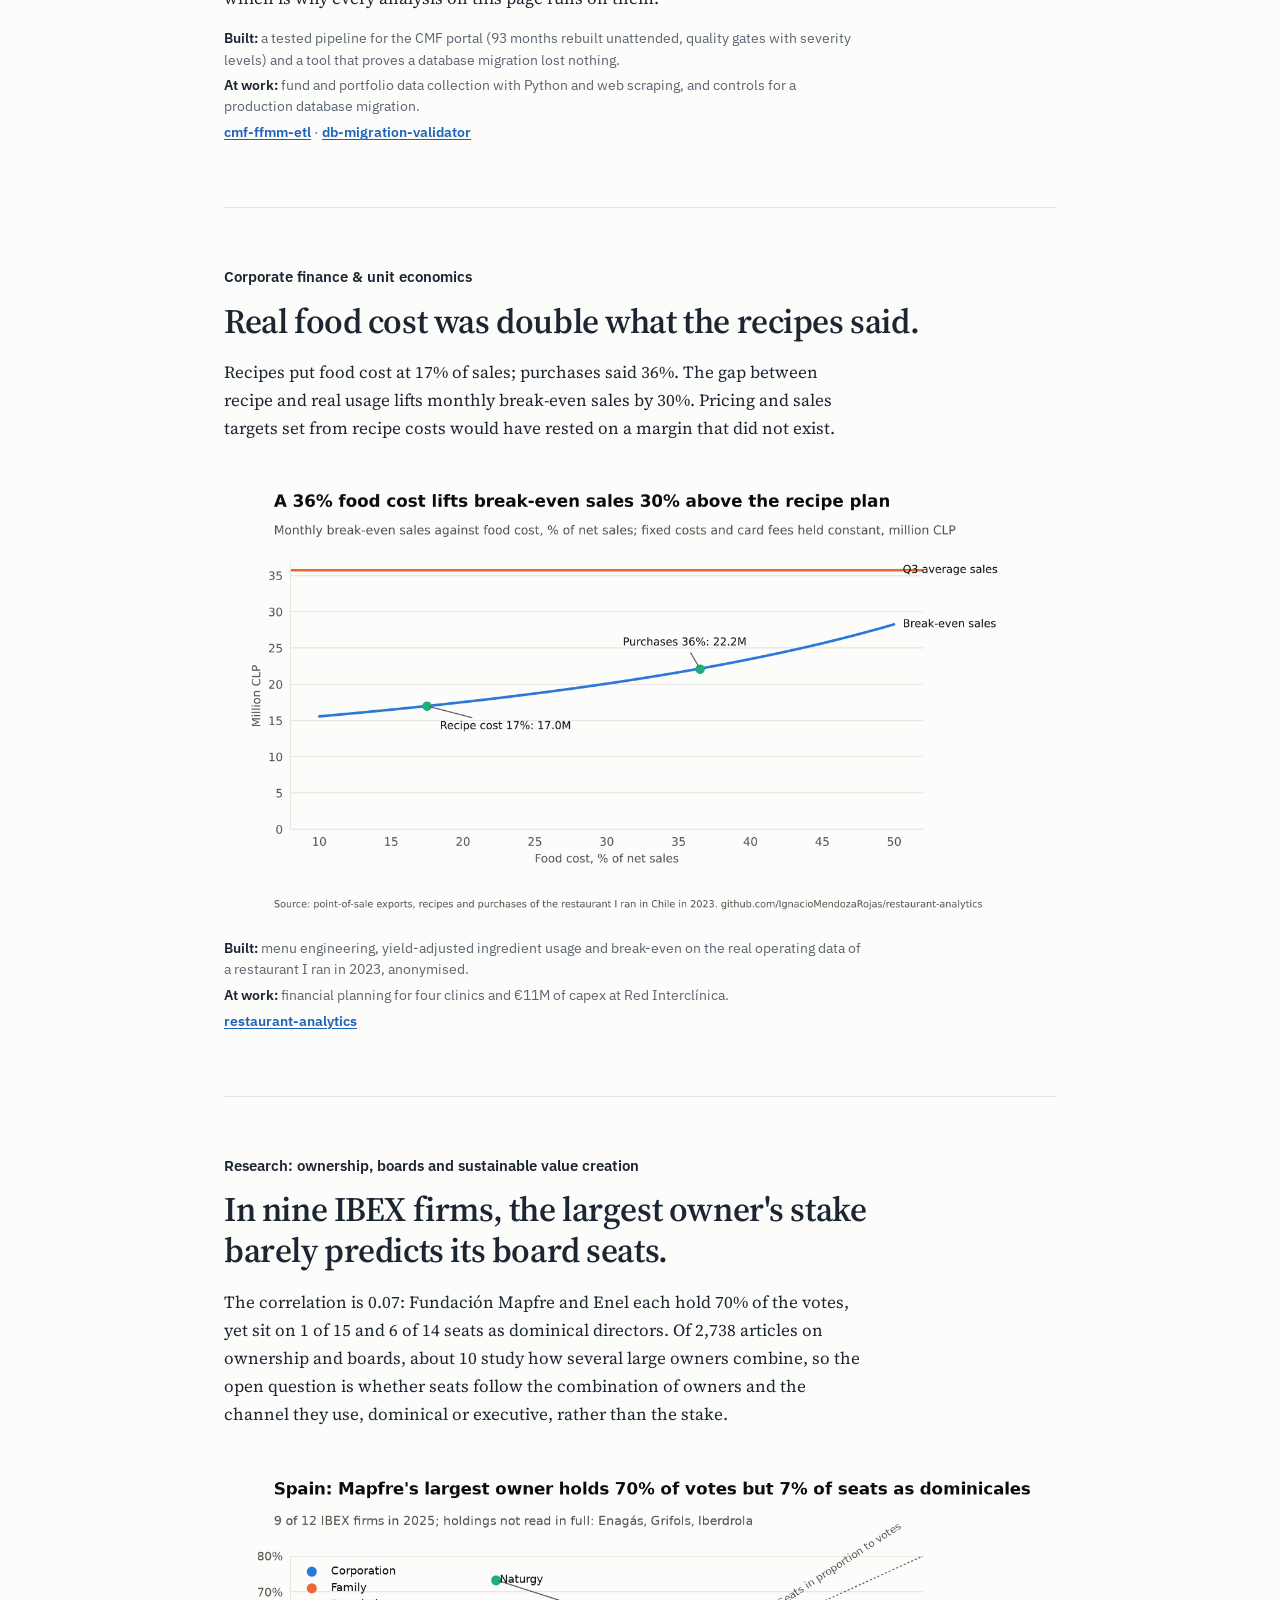
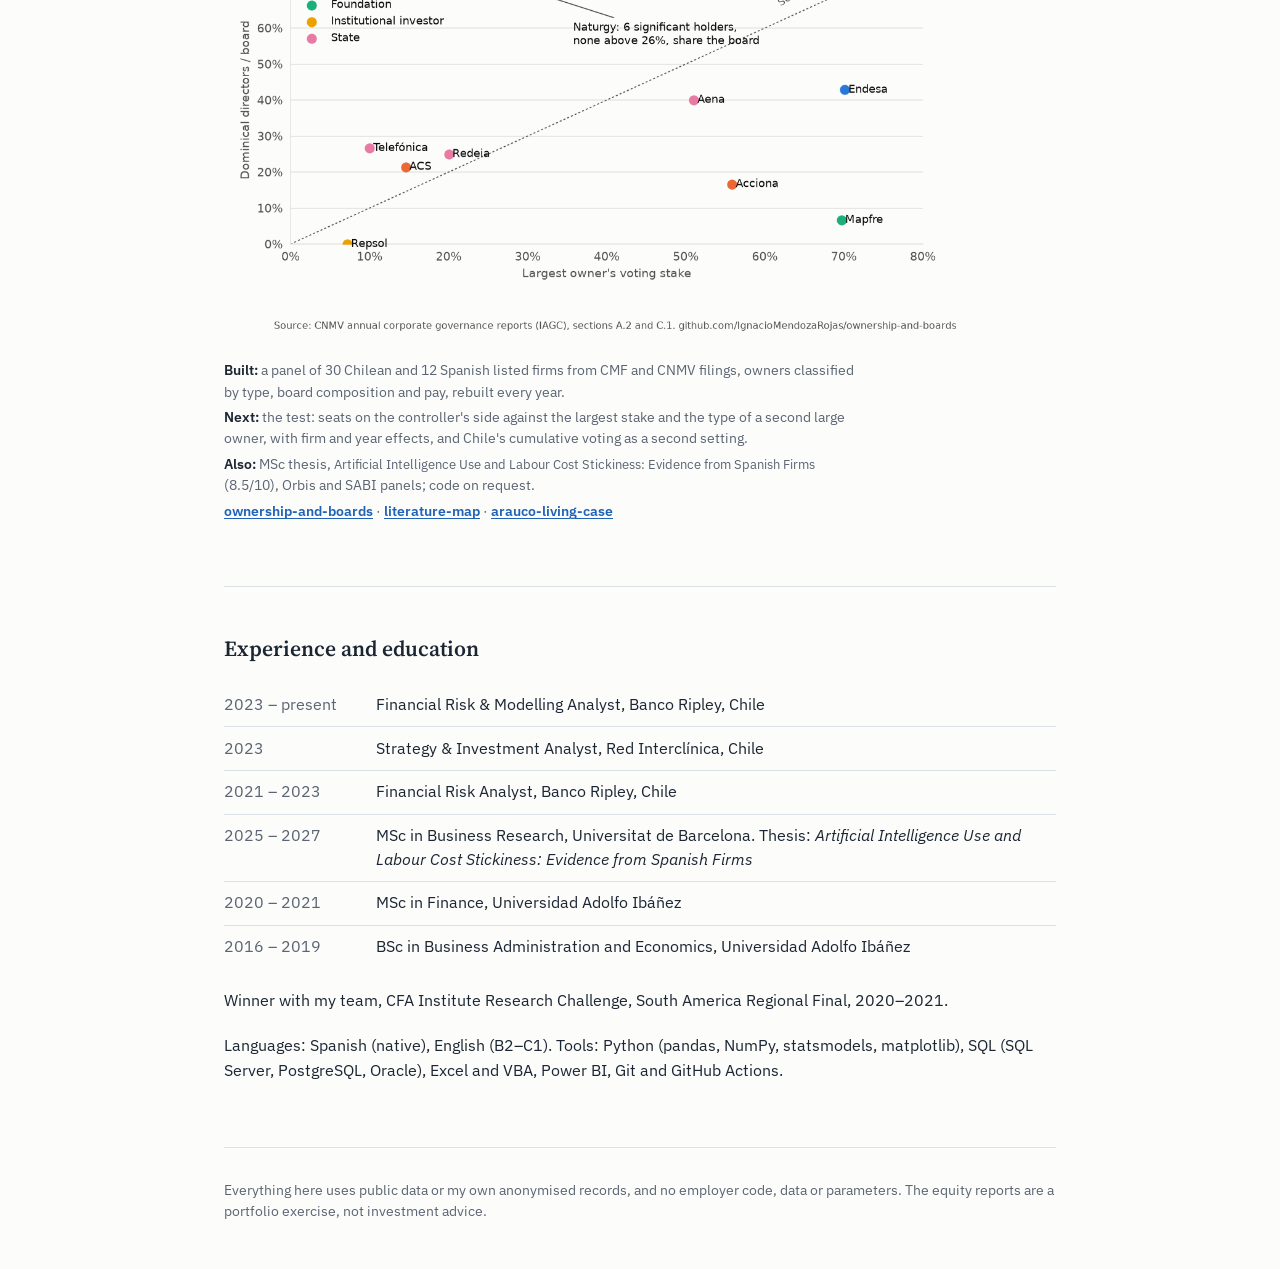
==== commit 20d1ff1c: "Research in the same format: one-line finding, why it matters, figure, context line Co-Authored-By: " ====
--- a/index.html
+++ b/index.html
@@ -112,16 +112,9 @@
 
 <section class="finding" aria-labelledby="c-research">
   <p class="project"><strong>Research: ownership, boards and sustainable value creation</strong></p>
-  <h2 id="c-research">Across nine IBEX firms, the largest owner's stake barely predicts its board seats (correlation 0.07). Fundación Mapfre and Enel both hold 70% of their company's votes; one sits on 1 of 15 seats as a dominical director, the other on 6 of 14.</h2>
+  <h2 id="c-research">In nine IBEX firms, the largest owner's stake barely predicts its board seats.</h2>
   <div class="measure">
-    <p><em>The gap.</em> With concentrated ownership, owners and the board act as substitute monitors, and the effect depends on who the owners are (Desender, Aguilera, Crespí-Cladera and García-Cestona, 2013; Aguilera and Crespí-Cladera, 2016). Yet the literature studies one type of owner at a time: of 2,738 articles on ownership and boards, 574 deal with institutional investors, 454 with family owners and 283 with the State, and about 10 with how several large owners combine.</p>
-    <p><em>First evidence</em>, from a pilot panel I built from the regulators' filings (CMF in Chile, CNMV in Spain):</p>
-    <ul>
-      <li><strong>The channel matters.</strong> Counting only dominical directors, Mapfre's foundation looks under-represented (7% of seats). It governs through executives: counting them, its side holds 40% of the board, against 50% for Enel at Endesa.</li>
-      <li><strong>The combination matters.</strong> At Naturgy, six significant owners, none above 26%, hold 11 of 15 seats: where no owner controls, the owners split the board among themselves.</li>
-      <li><strong>Pay may follow identity.</strong> The two firms whose largest owner is the State pay their directors least (€36k and €269k a year, against a median of €638k). Descriptive and not adjusted for firm size.</li>
-    </ul>
-    <p><em>Next step: the test.</em> Whether board seats follow the combination of owners rather than the largest stake: a firm-year panel of Spanish and Chilean listed firms, with the share of seats on the controller's side regressed on the largest stake, the presence and type of a second large owner and their interaction, with firm and year effects. Chile, with cumulative voting and the pension funds' coordinated vote, gives a second institutional setting.</p>
+    <p>The correlation is 0.07: Fundación Mapfre and Enel each hold 70% of the votes, yet sit on 1 of 15 and 6 of 14 seats as dominical directors. Of 2,738 articles on ownership and boards, about 10 study how several large owners combine, so the open question is whether seats follow the combination of owners and the channel they use, dominical or executive, rather than the stake.</p>
   </div>
   <figure>
     <picture>
@@ -129,12 +122,7 @@
       <img src="assets/fig/governance-light.png" alt="Largest owner's voting stake against the share of board seats held by dominical directors in nine of twelve IBEX firms in 2025: Mapfre's foundation holds 70% of votes and 7% of seats; Enel holds 70% of Endesa and 43% of its seats" loading="lazy" width="1350" height="780">
     </picture>
   </figure>
-  <ul class="tools measure">
-    <li><a href="https://github.com/IgnacioMendozaRojas/ownership-and-boards">ownership-and-boards</a><br>The panel: 30 Chilean and 12 Spanish listed firms, owners classified by type from holdings tables read out of PDF, board composition and pay, four hypotheses. Rebuilt every year from the filings.</li>
-    <li><a href="https://github.com/IgnacioMendozaRojas/literature-map">literature-map</a><br>Where the gap above comes from: a bibliometric map of the field rebuilt every month from OpenAlex, with the same for my other two fields, trade credit in SMEs and AI and labour costs.</li>
-    <li><a href="https://github.com/IgnacioMendozaRojas/arauco-living-case">arauco-living-case</a><br>One ownership chain in the long run: my business-history essay on Arauco, from state firm to the Angelini group, kept current with production data and the news.</li>
-    <li><em>Other empirical work.</em> MSc thesis, <em>Artificial Intelligence Use and Labour Cost Stickiness: Evidence from Spanish Firms</em> (8.5/10), on Orbis and SABI firm panels, code available on request; and a paper on financial discipline and the survival of Spanish wholesale SMEs (SABI).</li>
-  </ul>
+  <p class="context measure"><span><strong>Built:</strong> a panel of 30 Chilean and 12 Spanish listed firms from CMF and CNMV filings, owners classified by type, board composition and pay, rebuilt every year.</span> <span><strong>Next:</strong> the test: seats on the controller's side against the largest stake and the type of a second large owner, with firm and year effects, and Chile's cumulative voting as a second setting.</span> <span><strong>Also:</strong> MSc thesis, <em>Artificial Intelligence Use and Labour Cost Stickiness: Evidence from Spanish Firms</em> (8.5/10), Orbis and SABI panels; code on request.</span> <span class="links"><a href="https://github.com/IgnacioMendozaRojas/ownership-and-boards">ownership-and-boards</a> · <a href="https://github.com/IgnacioMendozaRojas/literature-map">literature-map</a> · <a href="https://github.com/IgnacioMendozaRojas/arauco-living-case">arauco-living-case</a></span></p>
 </section>
 
 <section class="section" aria-labelledby="h-cv">
--- a/assets/style.css
+++ b/assets/style.css
@@ -109,8 +109,6 @@
 .report > p, .report > ul, .report > ol, .report > blockquote, .report li { max-width: 42rem; }
 .finding > .project:first-child { margin: 0 0 0.75rem; font-weight: 600; }
 .finding em { font-style: normal; font-family: var(--sans); font-size: 0.92em; color: var(--muted); }
-div.measure ul { padding-left: 1.2rem; margin: 0.5rem 0 1rem; }
-div.measure li { margin: 0.45rem 0; }
 
 /* One line of context under each finding: what was built, where it is used at work, the code. */
 .context { font: 400 0.85rem/1.55 var(--sans); color: var(--muted); margin: 0.5rem 0 0; }
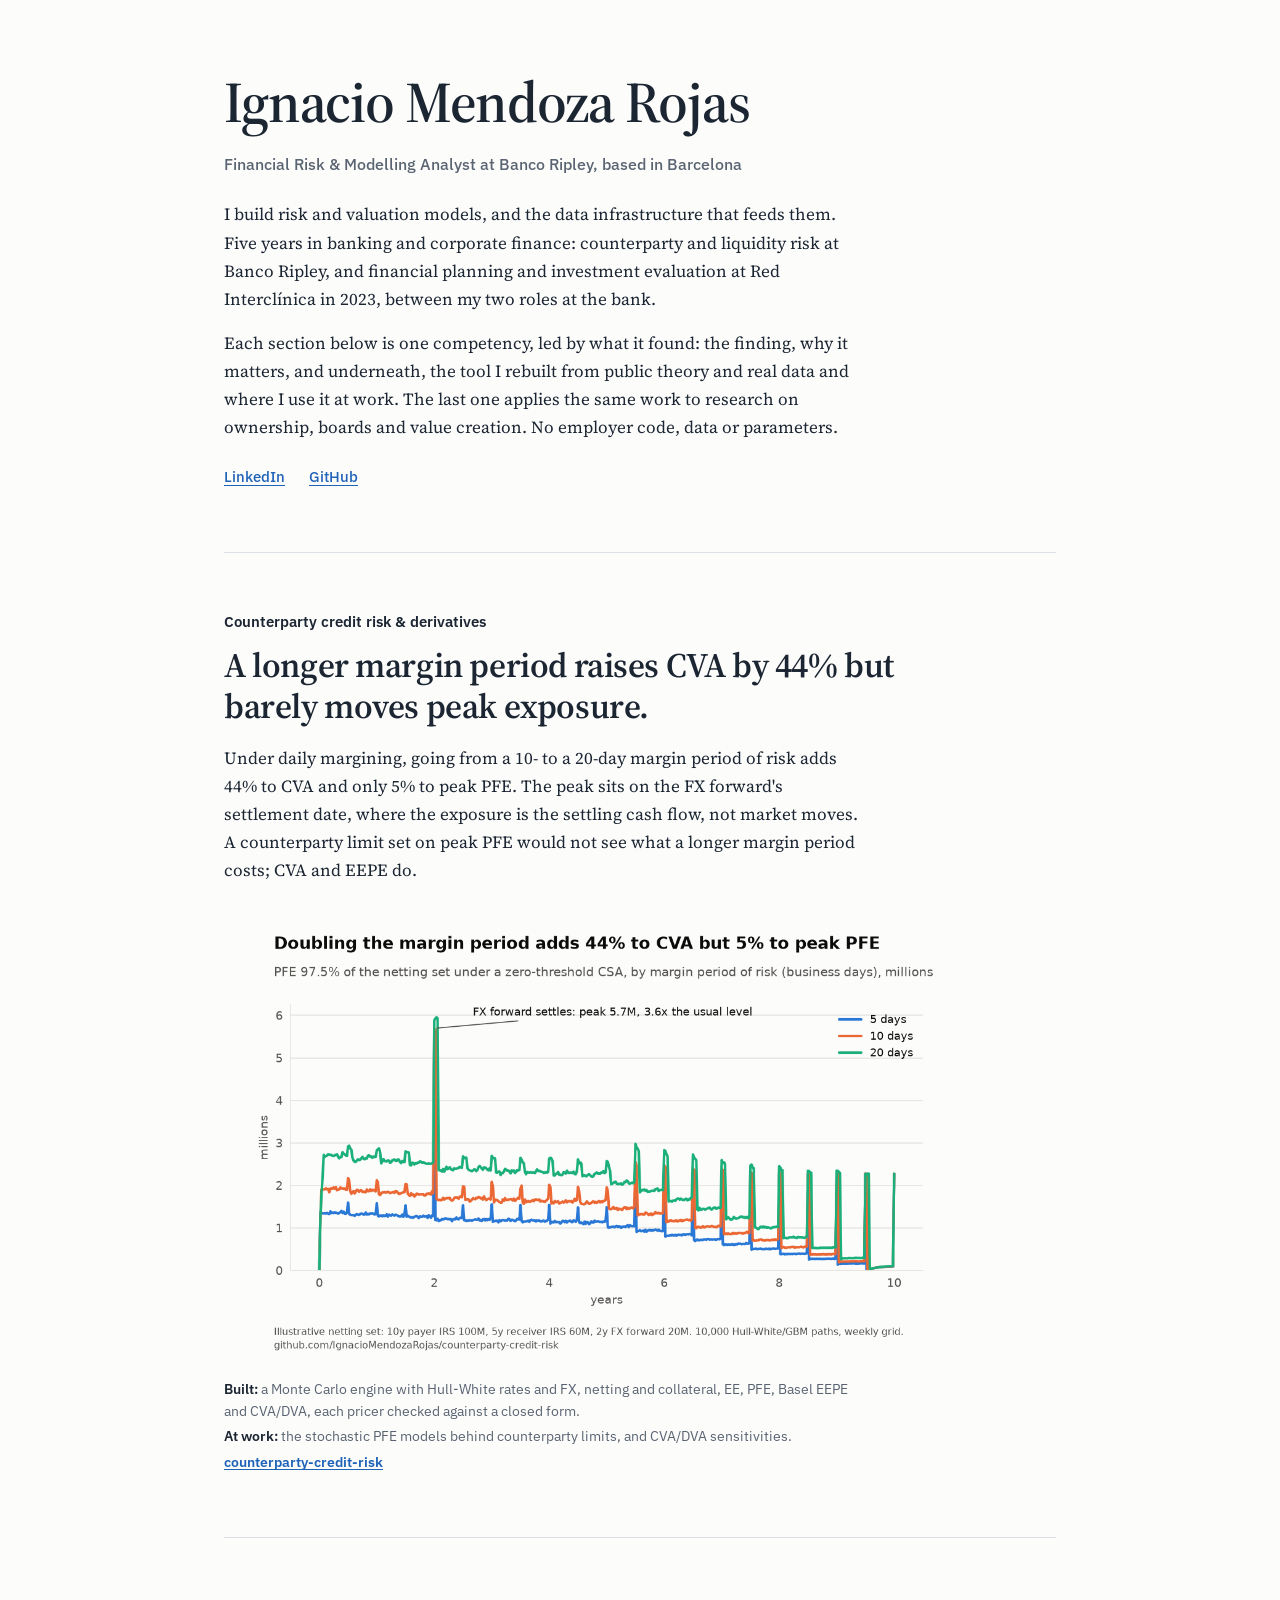
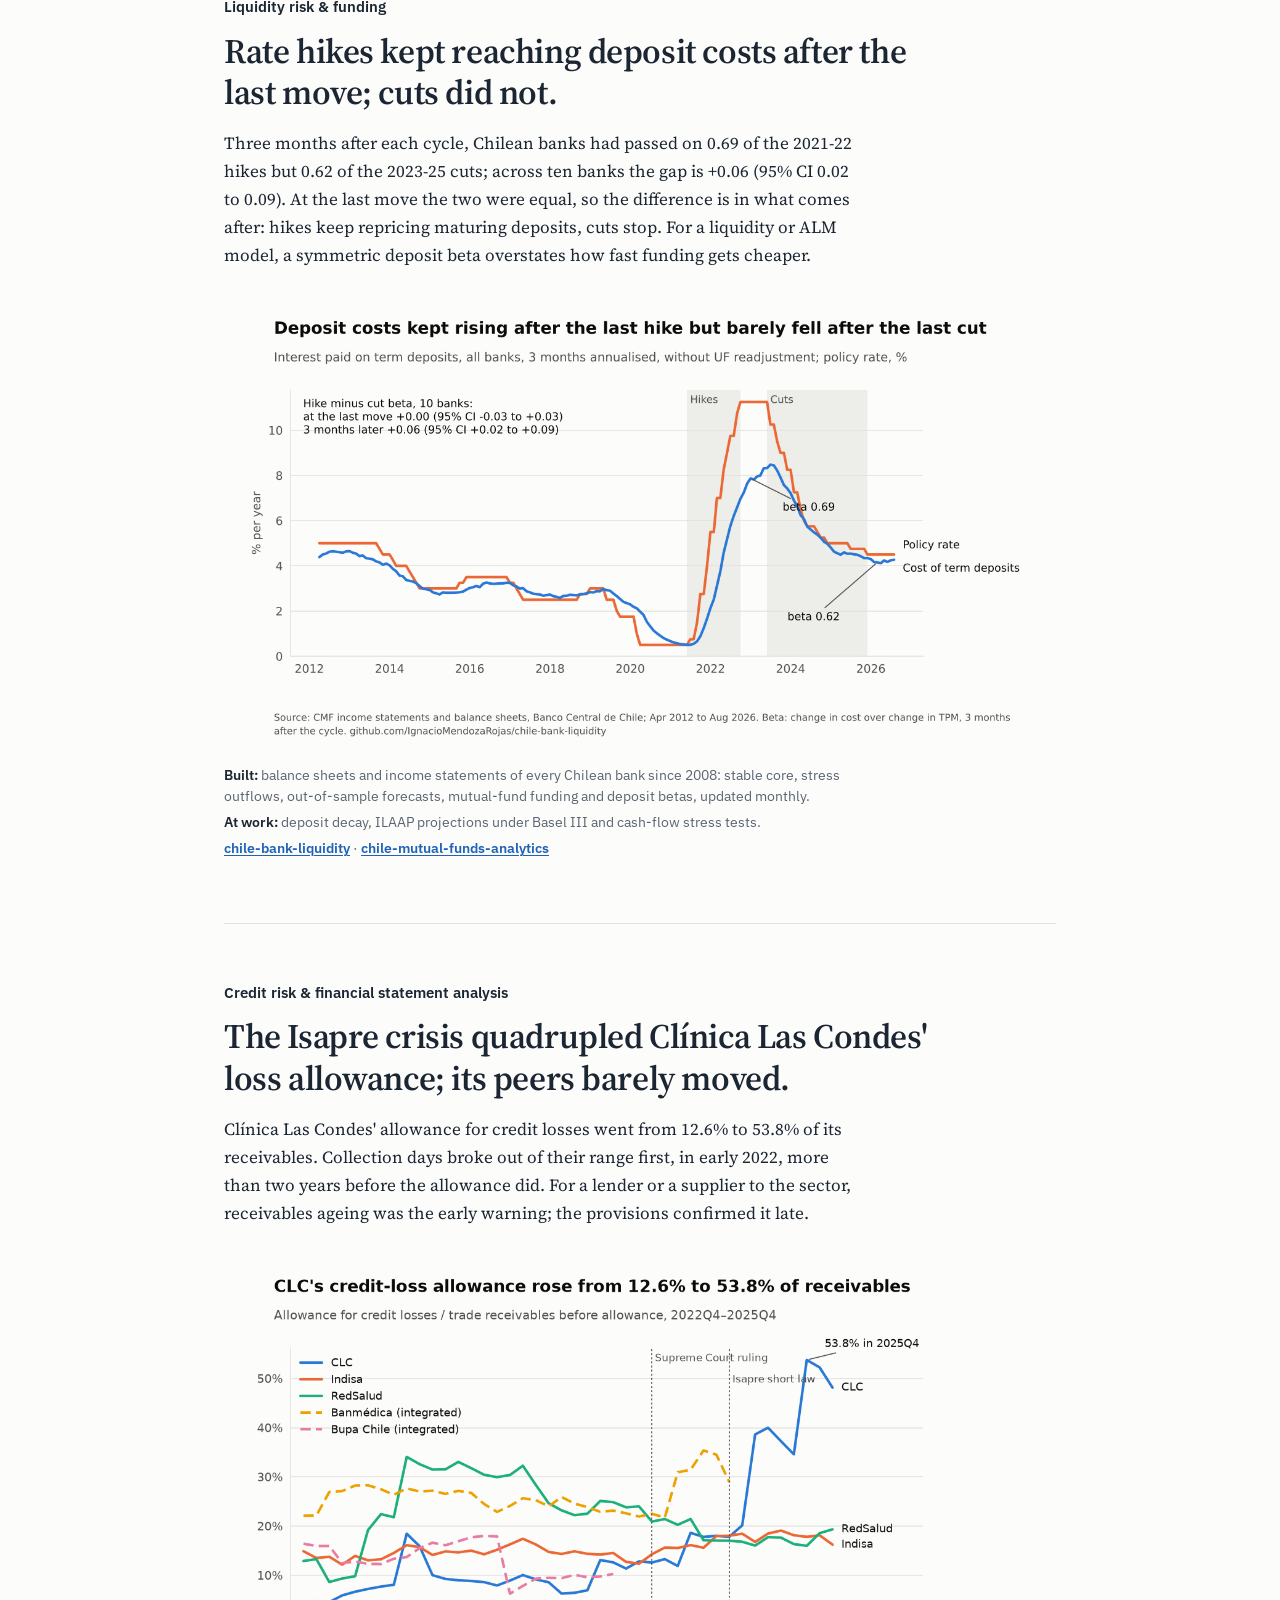
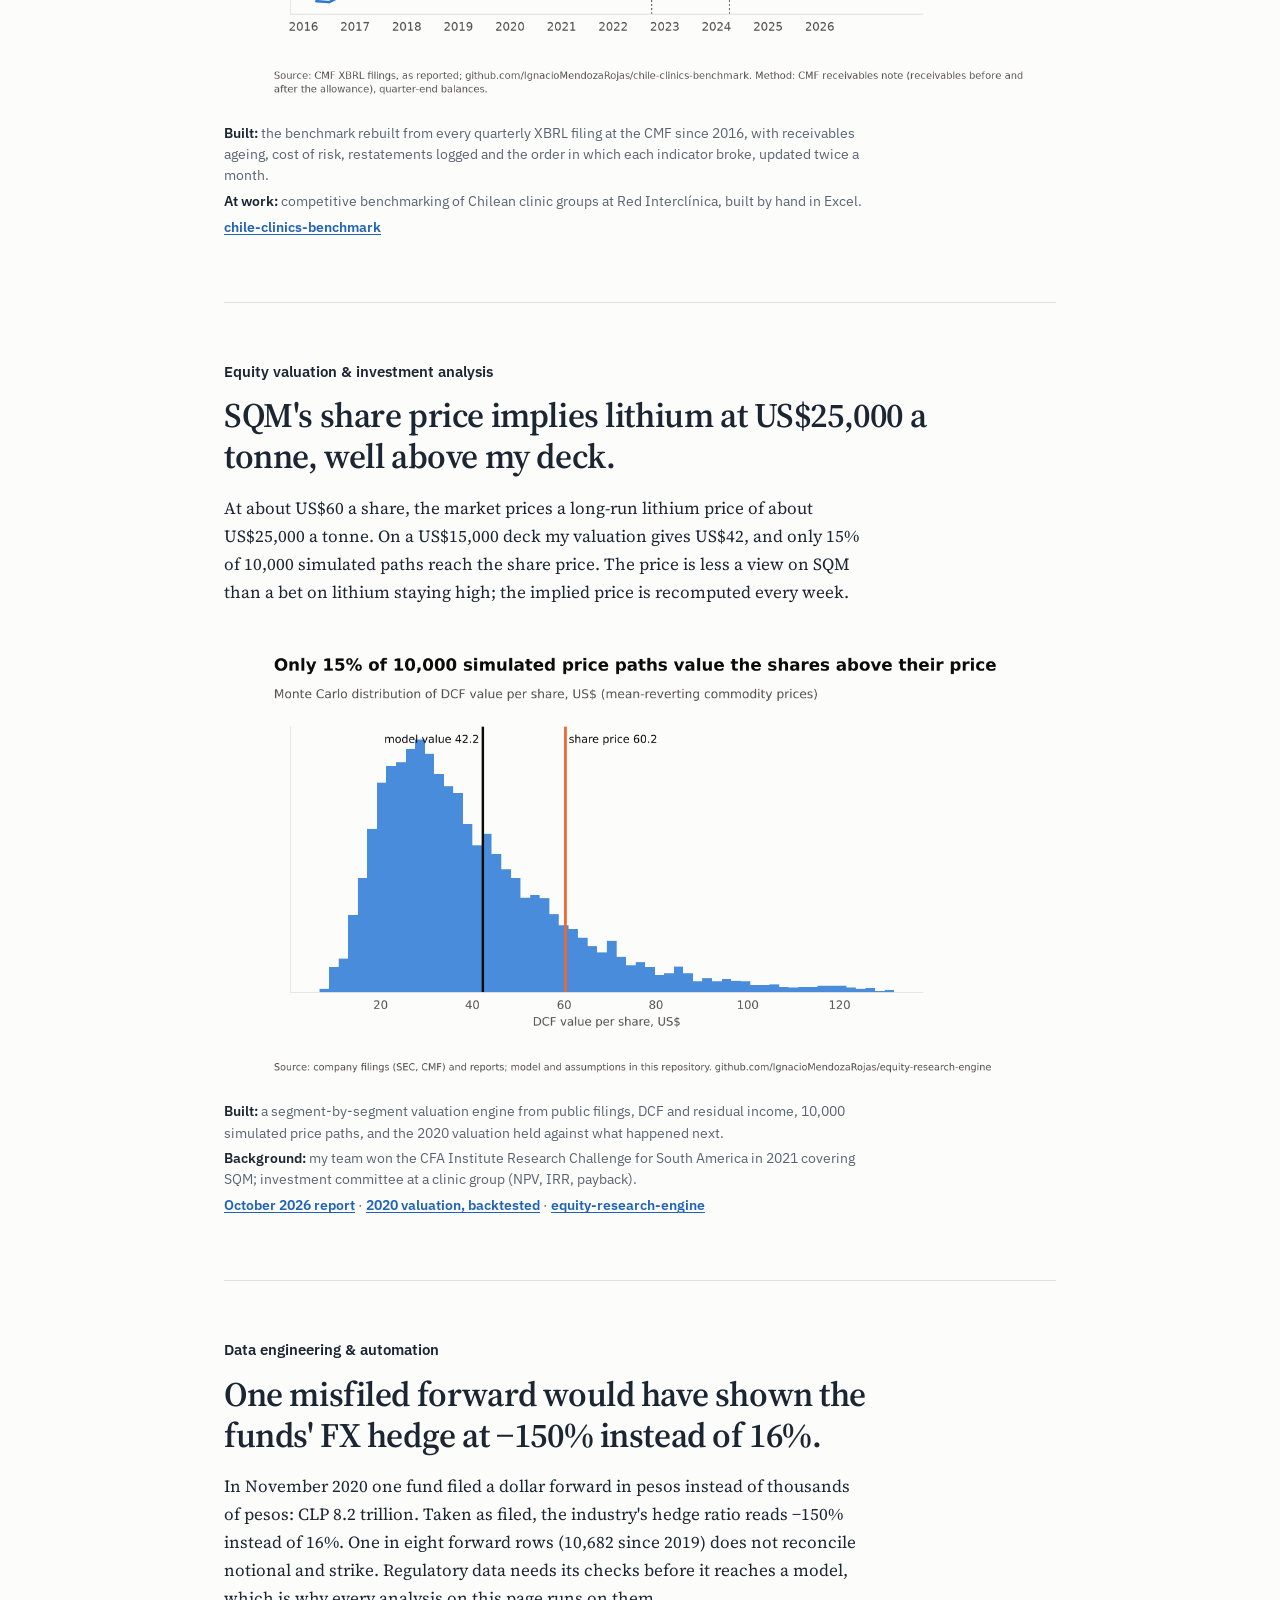
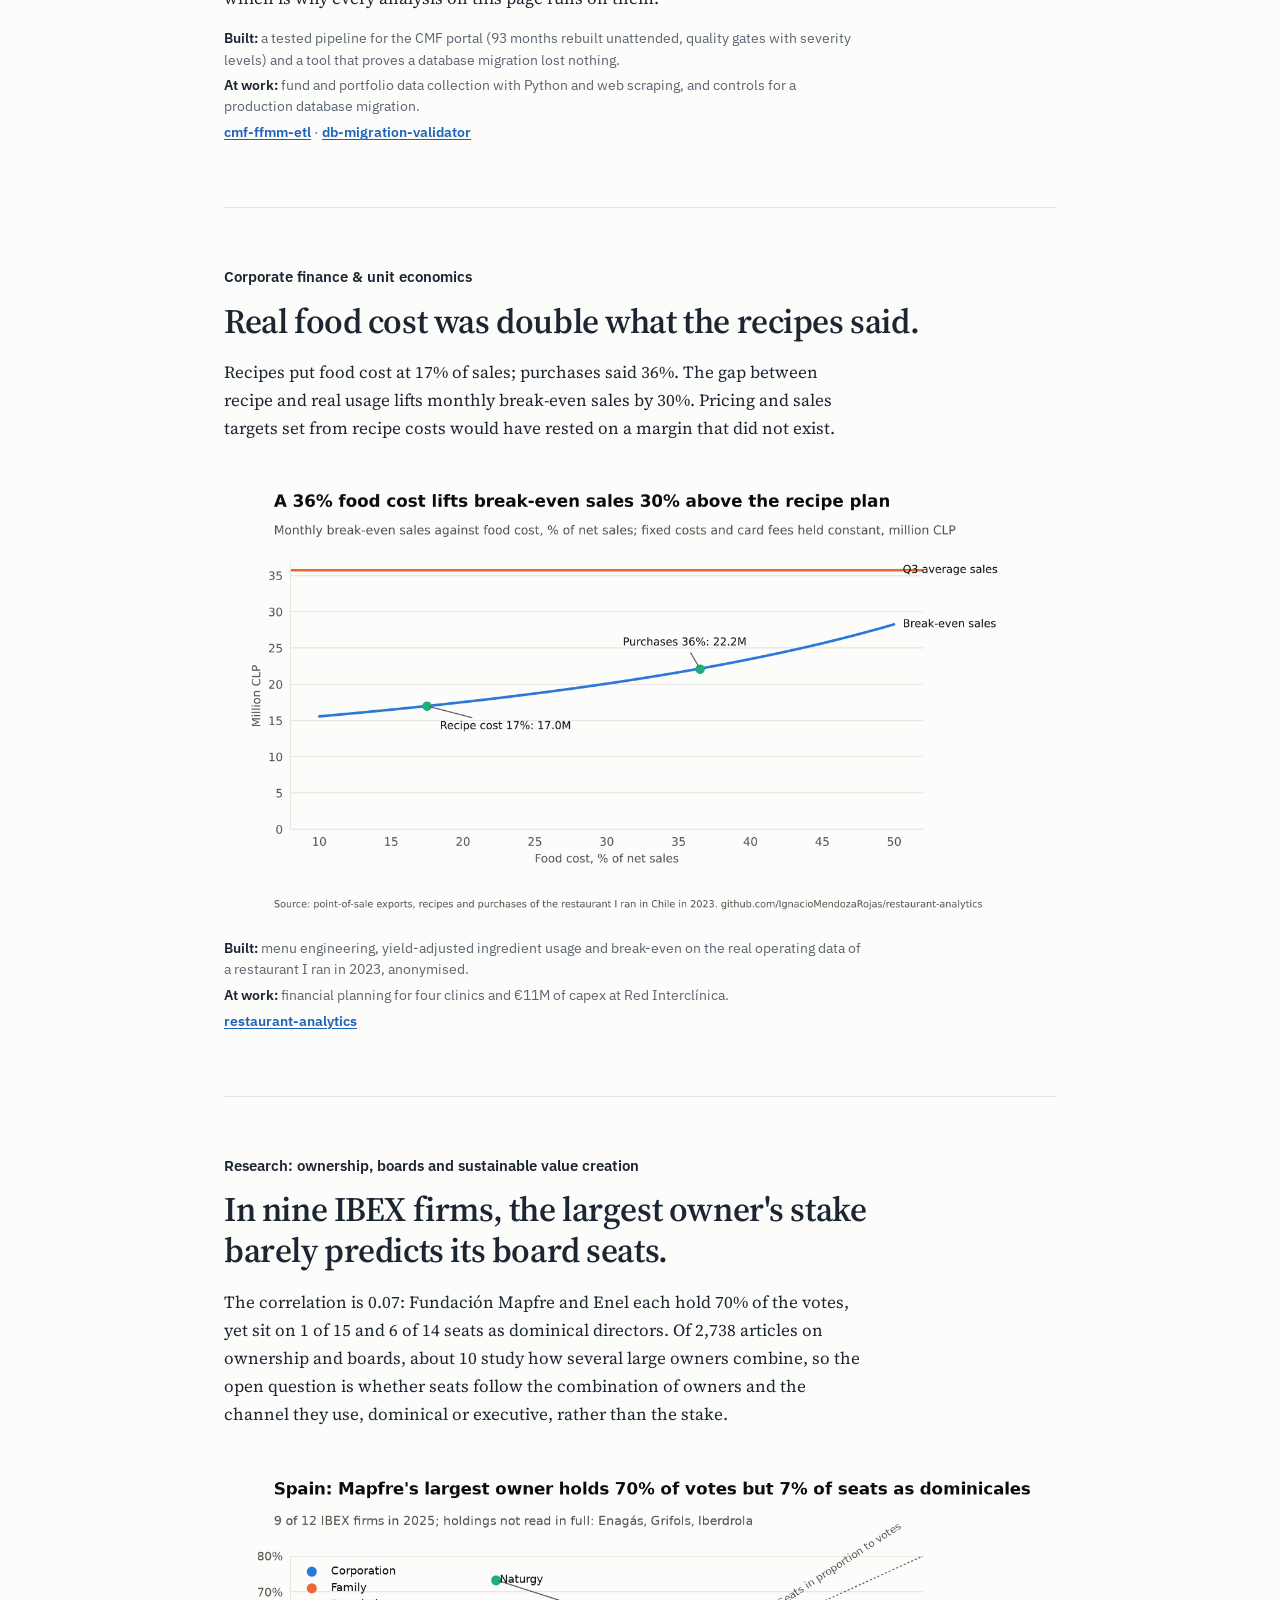
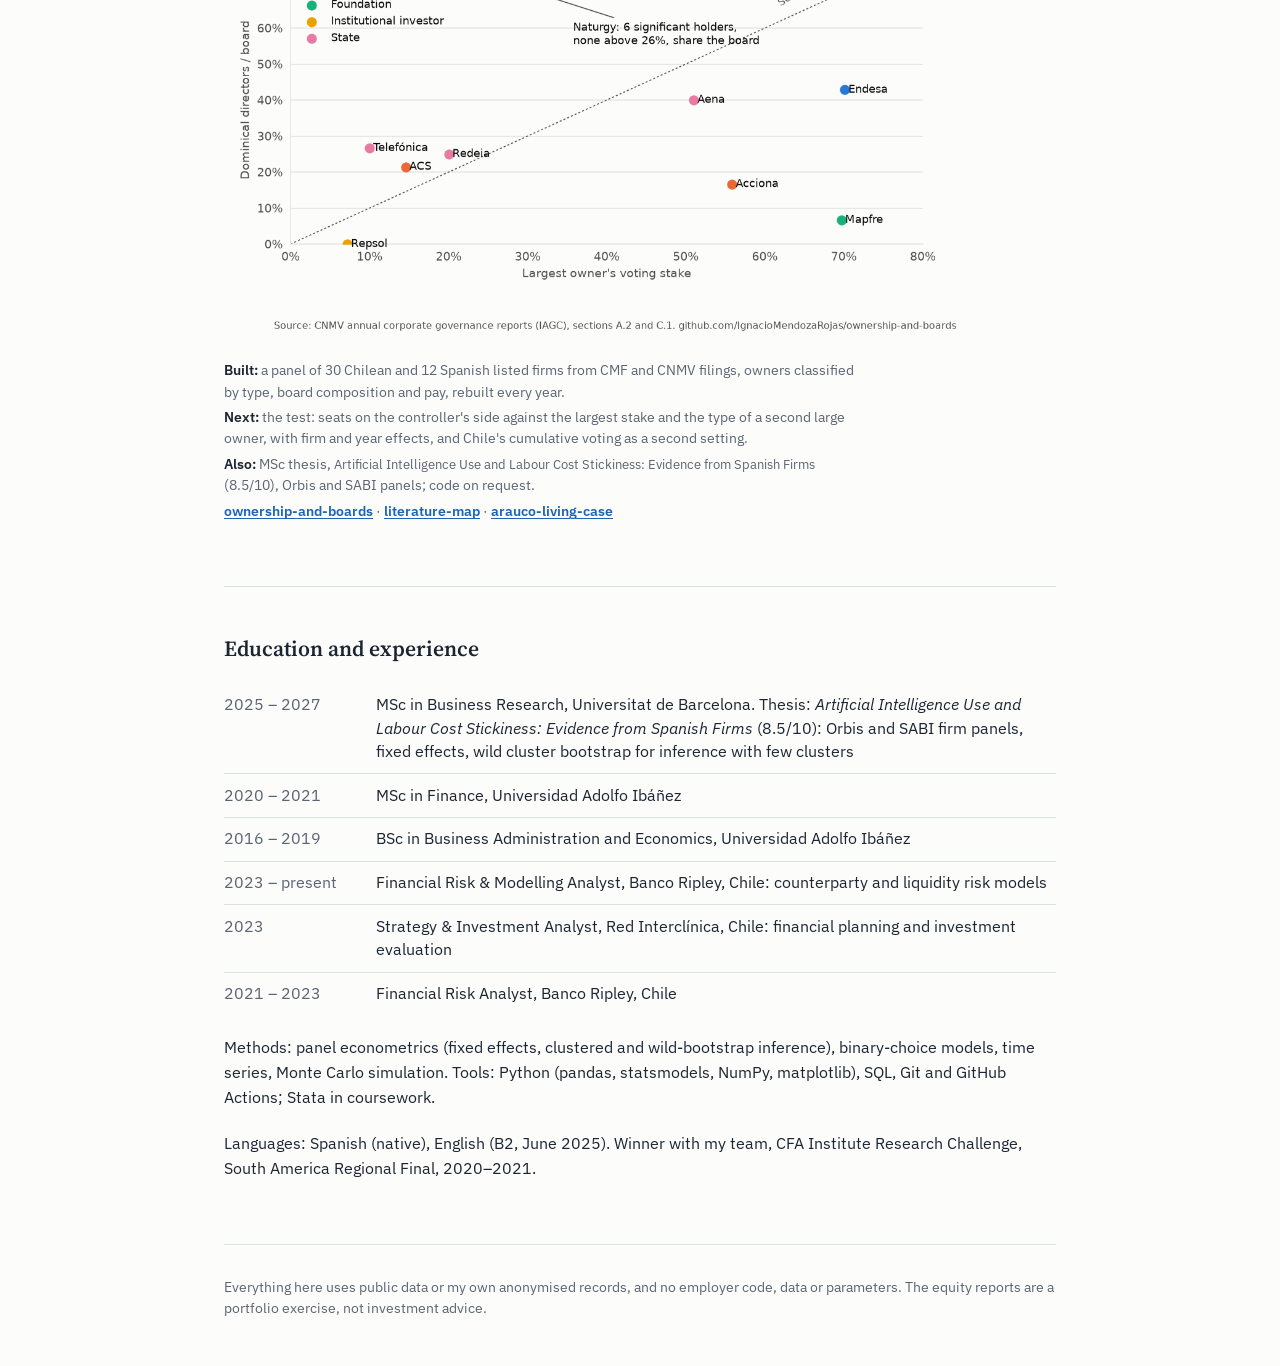
==== commit 9a414974: "CV: education first with the thesis method, methods line, tools for research, English B2 Co-Authored" ====
--- a/index.html
+++ b/index.html
@@ -126,17 +126,17 @@
 </section>
 
 <section class="section" aria-labelledby="h-cv">
-  <h2 id="h-cv">Experience and education</h2>
+  <h2 id="h-cv">Education and experience</h2>
   <table class="cv">
-    <tr><td>2023 – present</td><td>Financial Risk &amp; Modelling Analyst, Banco Ripley, Chile</td></tr>
-    <tr><td>2023</td><td>Strategy &amp; Investment Analyst, Red Interclínica, Chile</td></tr>
-    <tr><td>2021 – 2023</td><td>Financial Risk Analyst, Banco Ripley, Chile</td></tr>
-    <tr><td>2025 – 2027</td><td>MSc in Business Research, Universitat de Barcelona. Thesis: <em>Artificial Intelligence Use and Labour Cost Stickiness: Evidence from Spanish Firms</em></td></tr>
+    <tr><td>2025 – 2027</td><td>MSc in Business Research, Universitat de Barcelona. Thesis: <em>Artificial Intelligence Use and Labour Cost Stickiness: Evidence from Spanish Firms</em> (8.5/10): Orbis and SABI firm panels, fixed effects, wild cluster bootstrap for inference with few clusters</td></tr>
     <tr><td>2020 – 2021</td><td>MSc in Finance, Universidad Adolfo Ibáñez</td></tr>
     <tr><td>2016 – 2019</td><td>BSc in Business Administration and Economics, Universidad Adolfo Ibáñez</td></tr>
+    <tr><td>2023 – present</td><td>Financial Risk &amp; Modelling Analyst, Banco Ripley, Chile: counterparty and liquidity risk models</td></tr>
+    <tr><td>2023</td><td>Strategy &amp; Investment Analyst, Red Interclínica, Chile: financial planning and investment evaluation</td></tr>
+    <tr><td>2021 – 2023</td><td>Financial Risk Analyst, Banco Ripley, Chile</td></tr>
   </table>
-  <p class="cv-note">Winner with my team, CFA Institute Research Challenge, South America Regional Final, 2020–2021.</p>
-  <p class="cv-note">Languages: Spanish (native), English (B2–C1). Tools: Python (pandas, NumPy, statsmodels, matplotlib), SQL (SQL Server, PostgreSQL, Oracle), Excel and VBA, Power BI, Git and GitHub Actions.</p>
+  <p class="cv-note">Methods: panel econometrics (fixed effects, clustered and wild-bootstrap inference), binary-choice models, time series, Monte Carlo simulation. Tools: Python (pandas, statsmodels, NumPy, matplotlib), SQL, Git and GitHub Actions; Stata in coursework.</p>
+  <p class="cv-note">Languages: Spanish (native), English (B2, June 2025). Winner with my team, CFA Institute Research Challenge, South America Regional Final, 2020–2021.</p>
 </section>
 
 <footer>
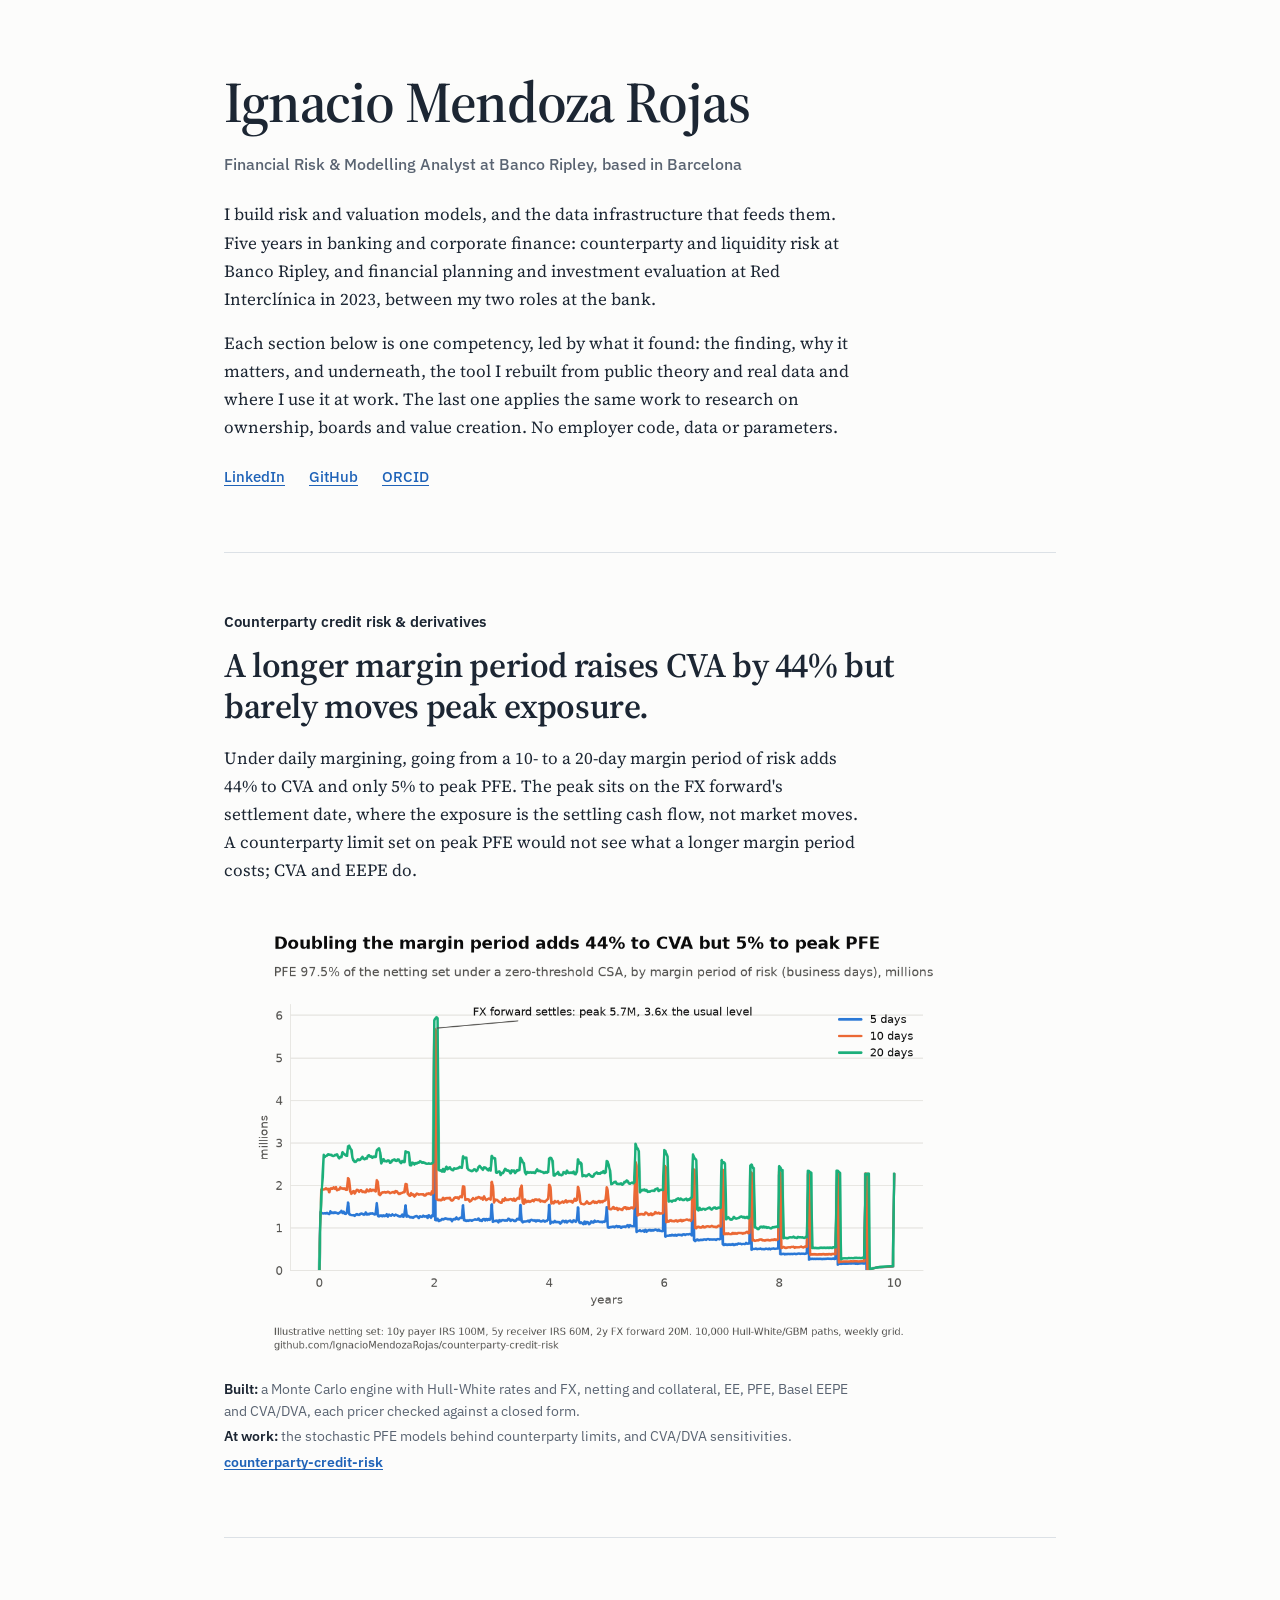
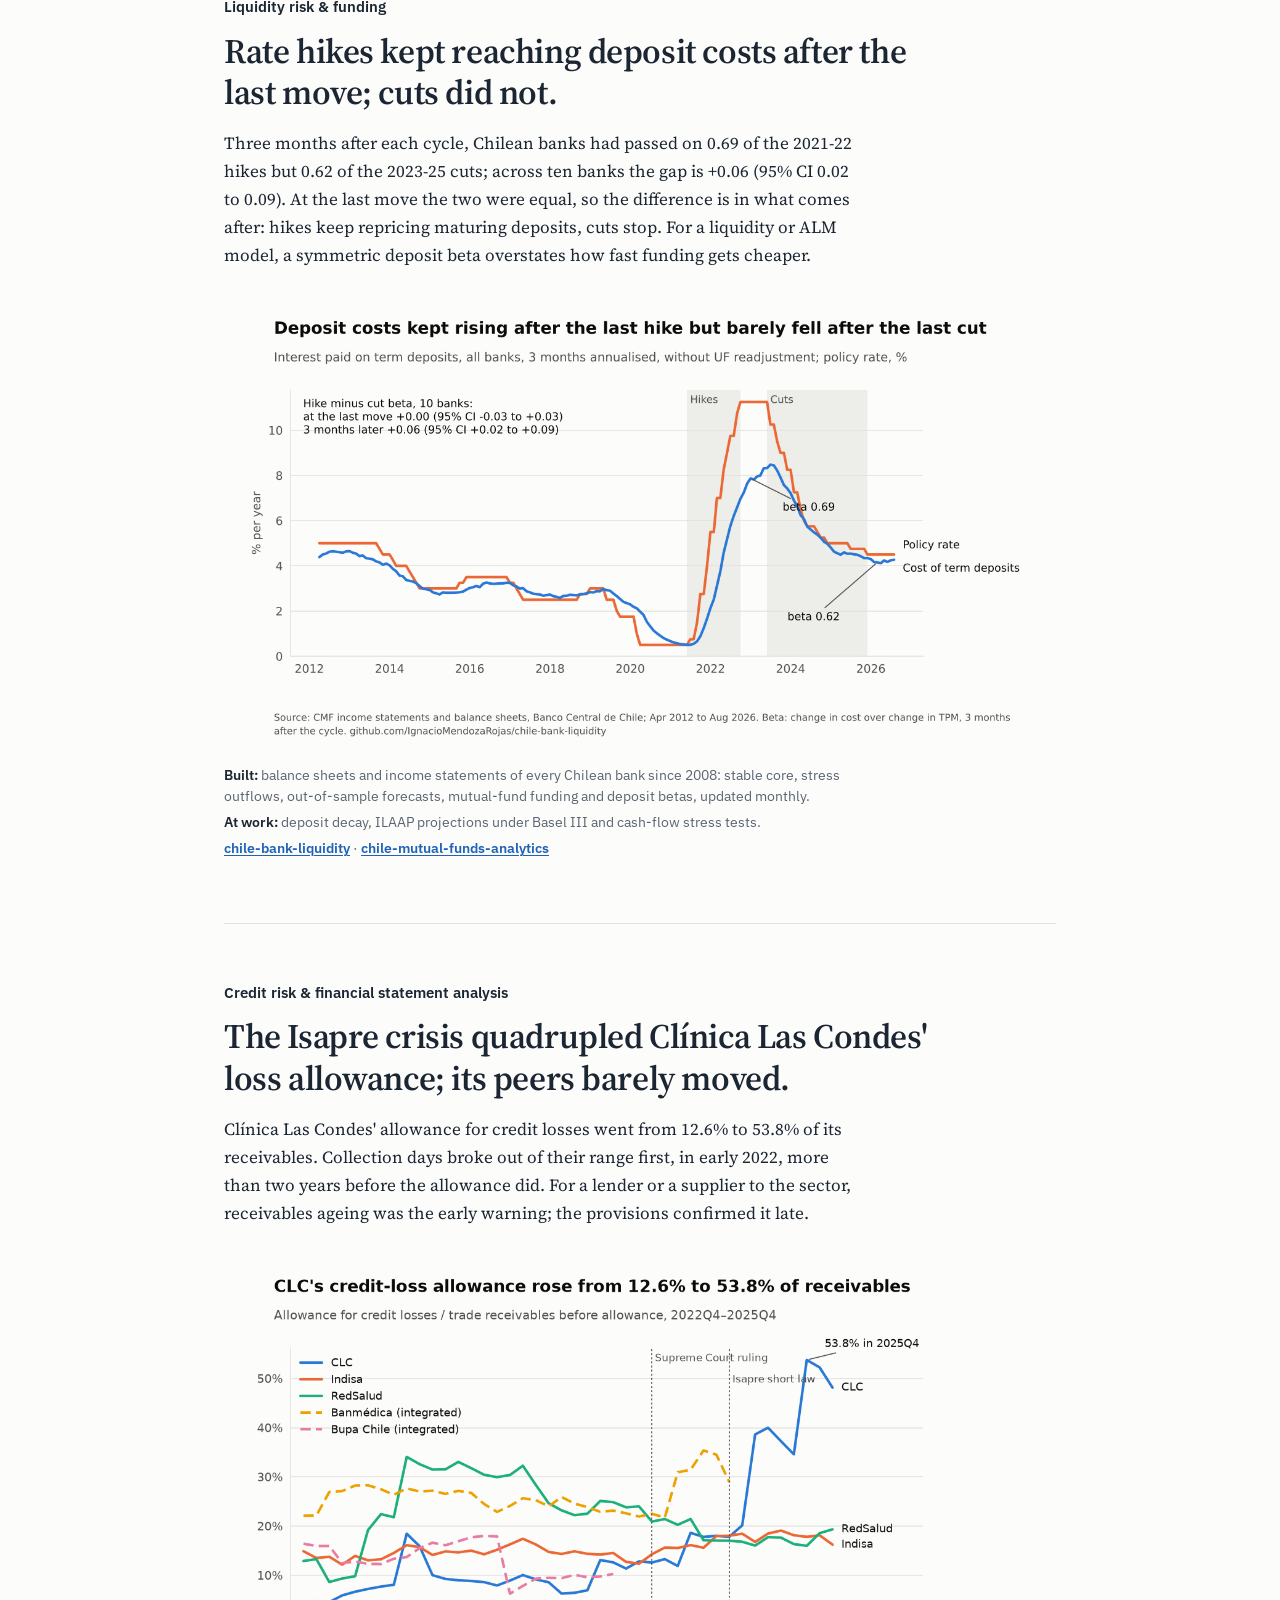
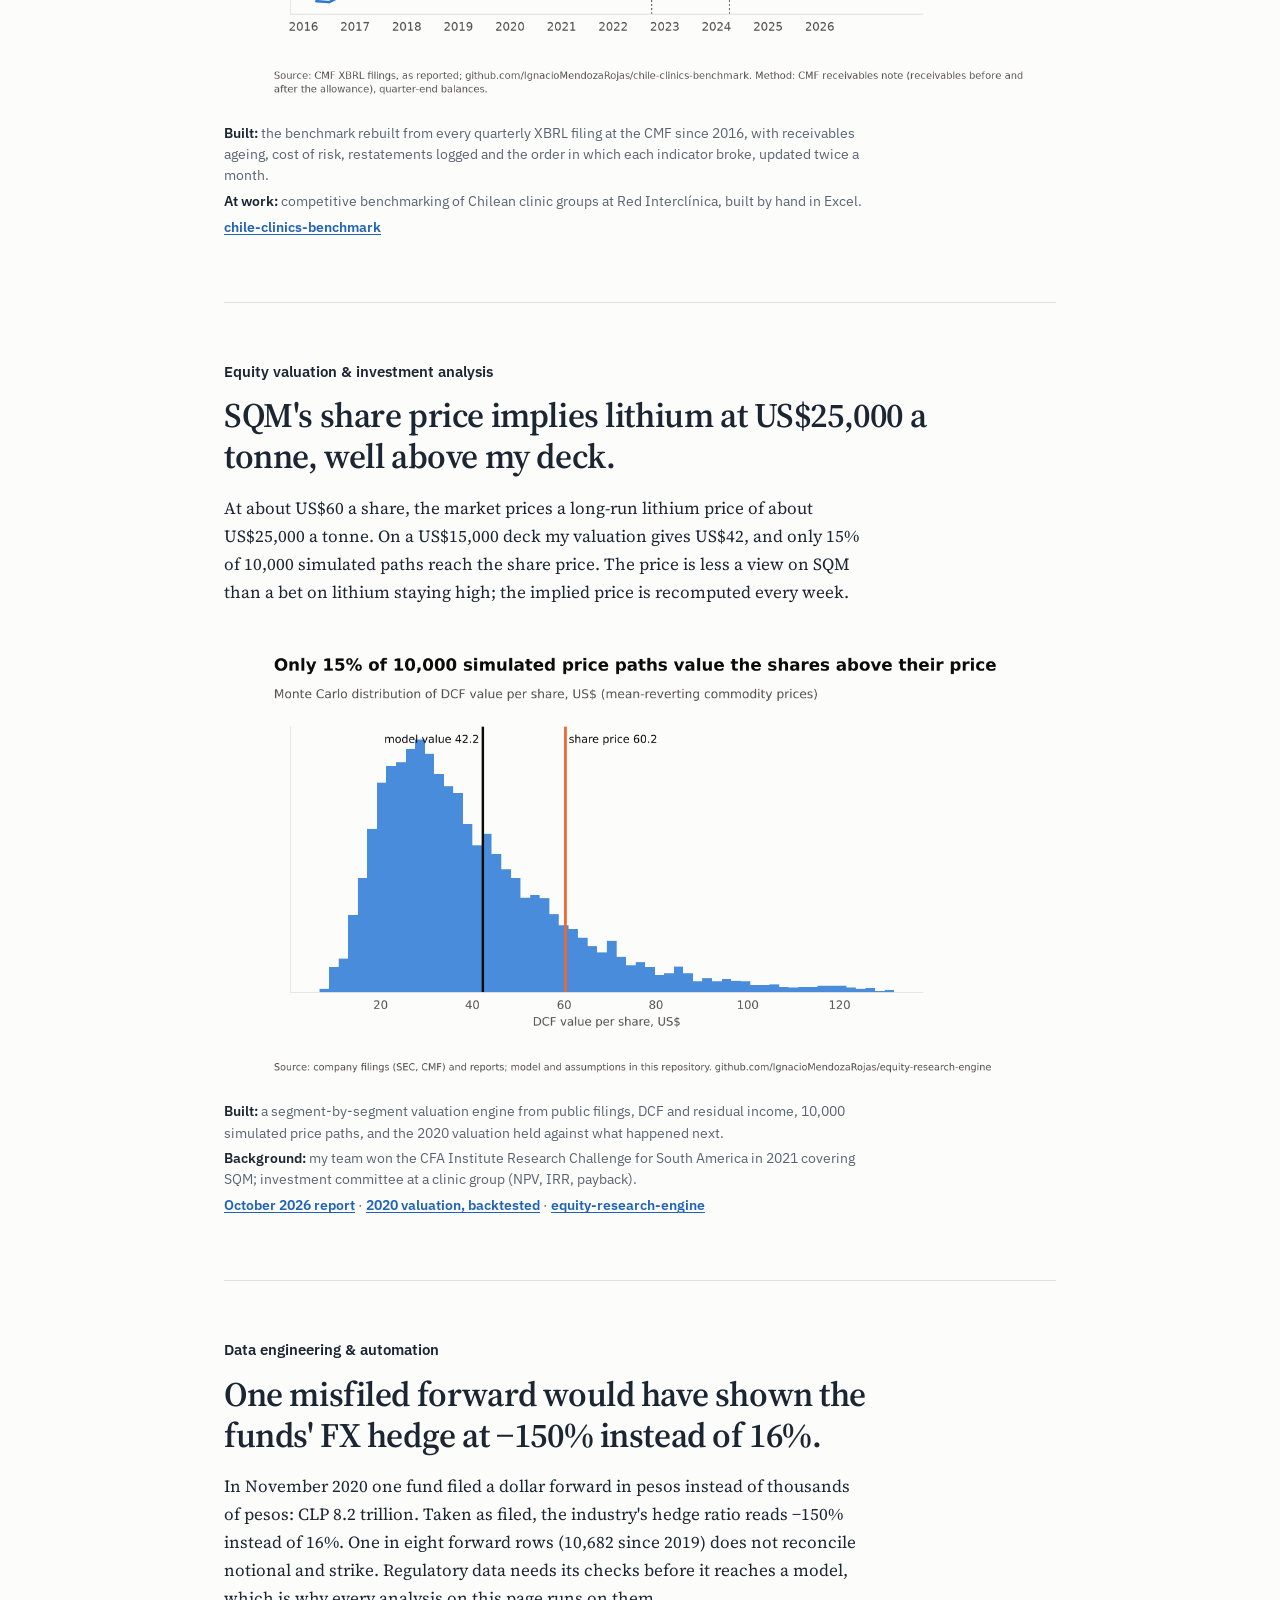
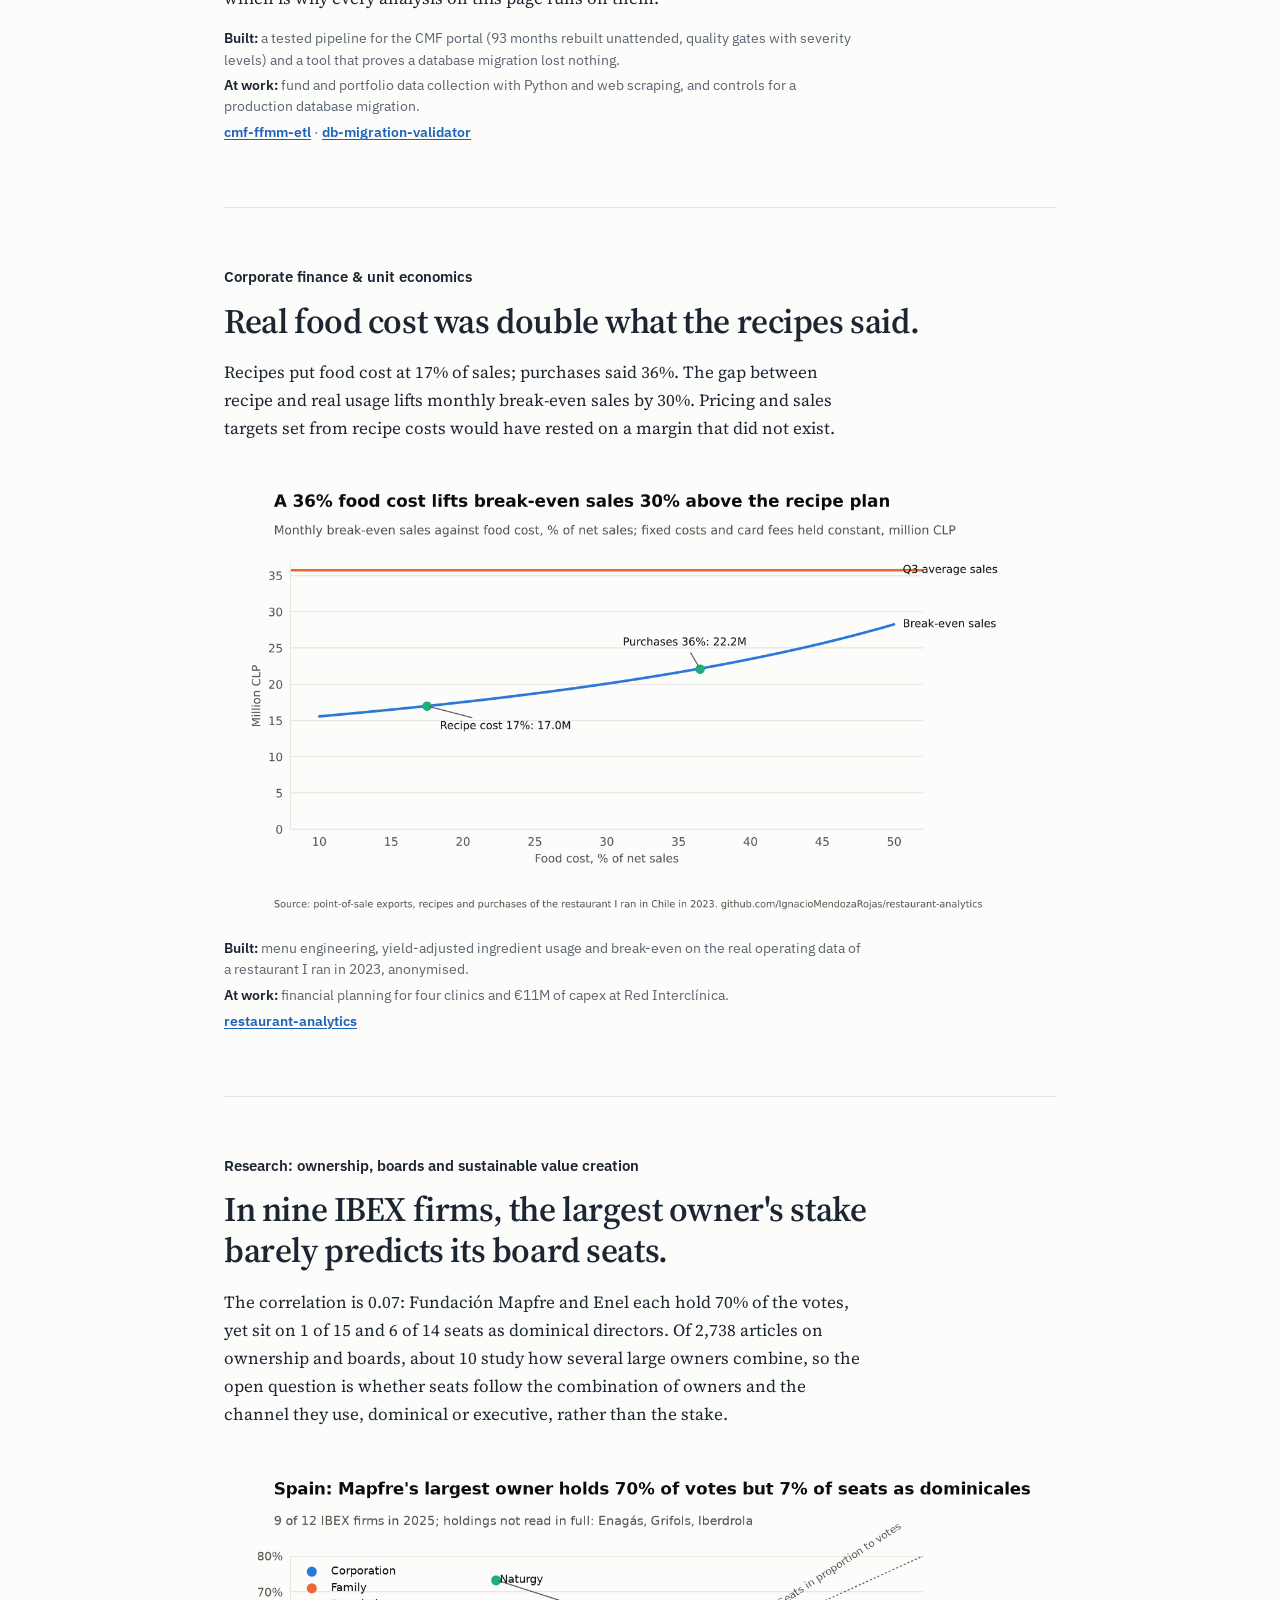
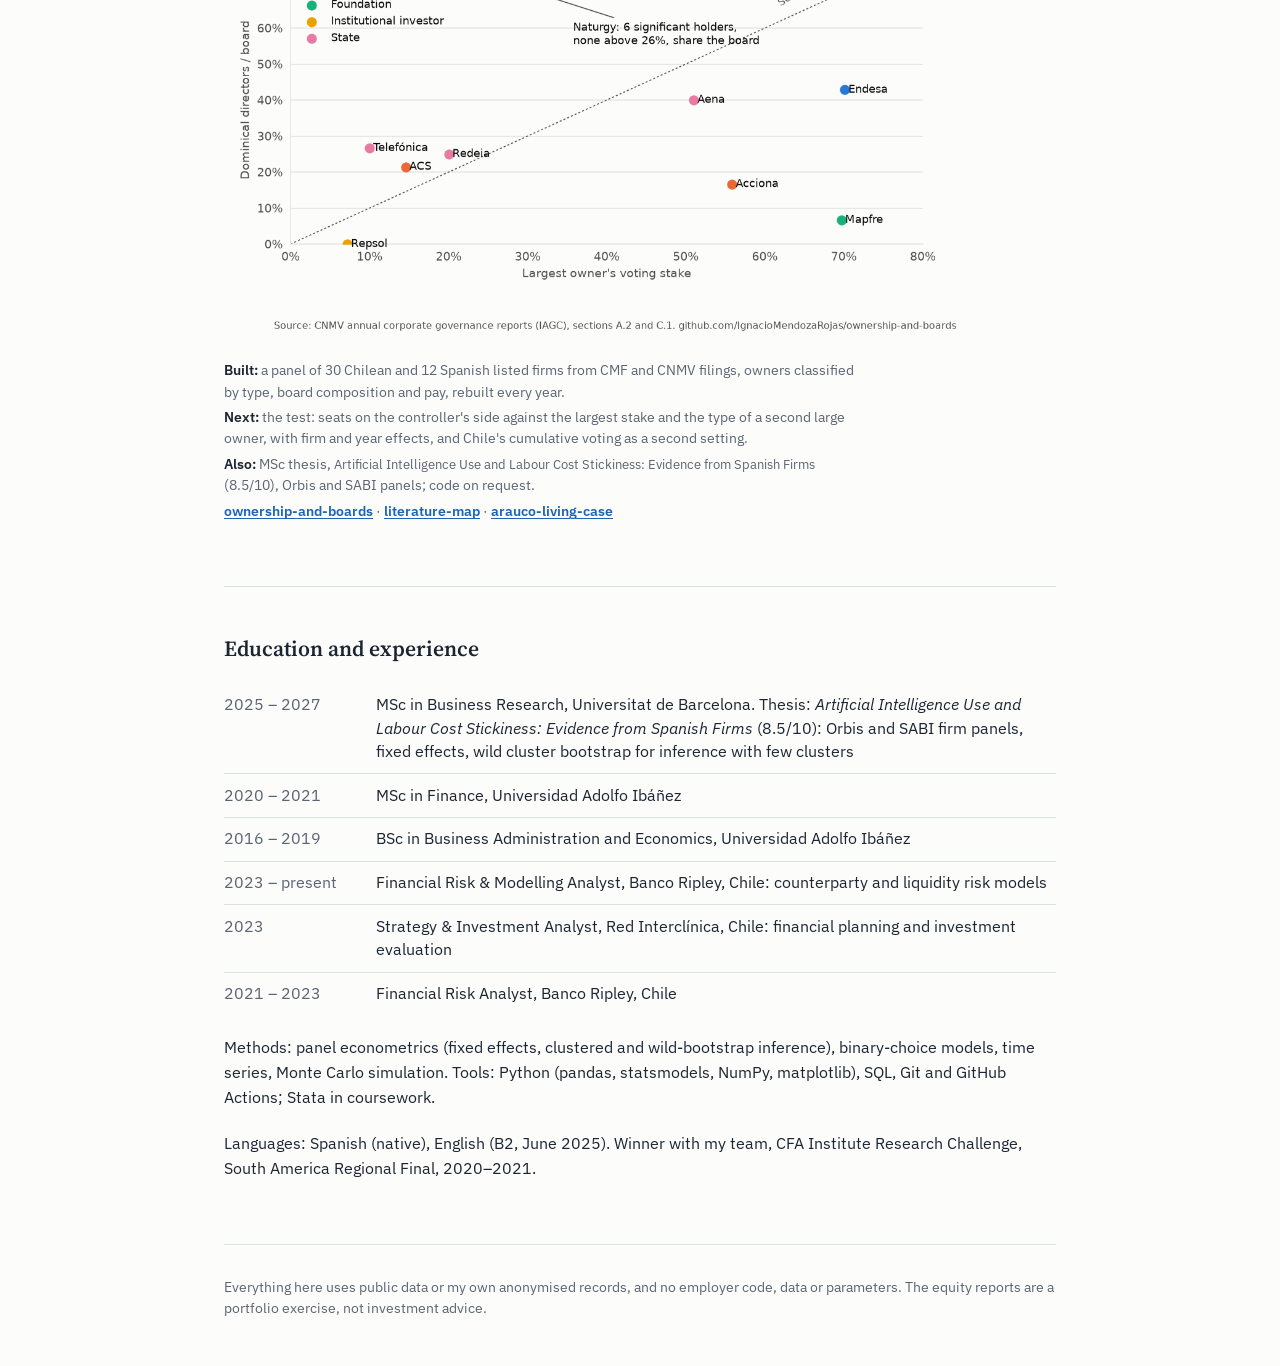
==== commit f2fb6d62: "Add ORCID iD Co-Authored-By: Claude Opus 5.5 <noreply@anthropic.com> Claude-Session: https://claude." ====
--- a/index.html
+++ b/index.html
@@ -23,6 +23,7 @@
   <p class="contact">
     <a href="https://www.linkedin.com/in/ignaciomendozarojas">LinkedIn</a>
     <a href="https://github.com/IgnacioMendozaRojas">GitHub</a>
+    <a href="https://orcid.org/0009-0002-9957-0224">ORCID</a>
   </p>
 </header>
 
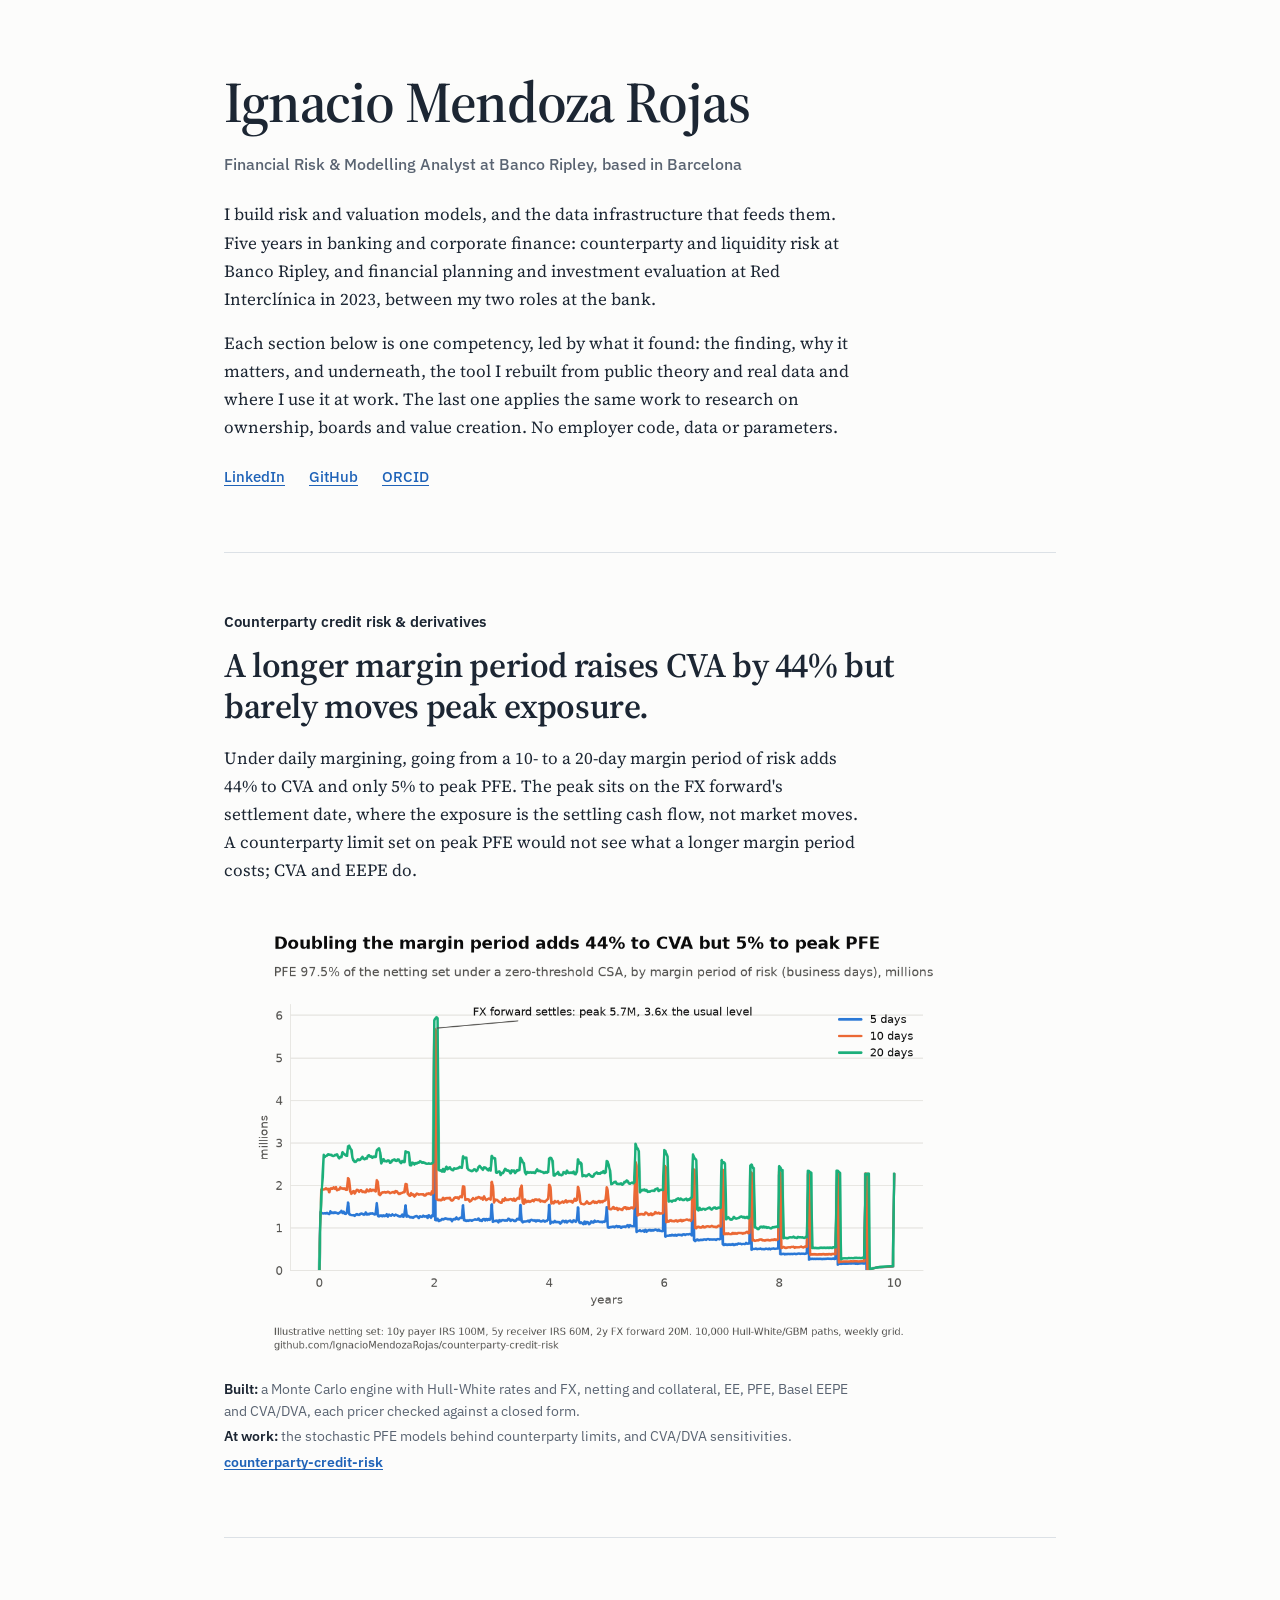
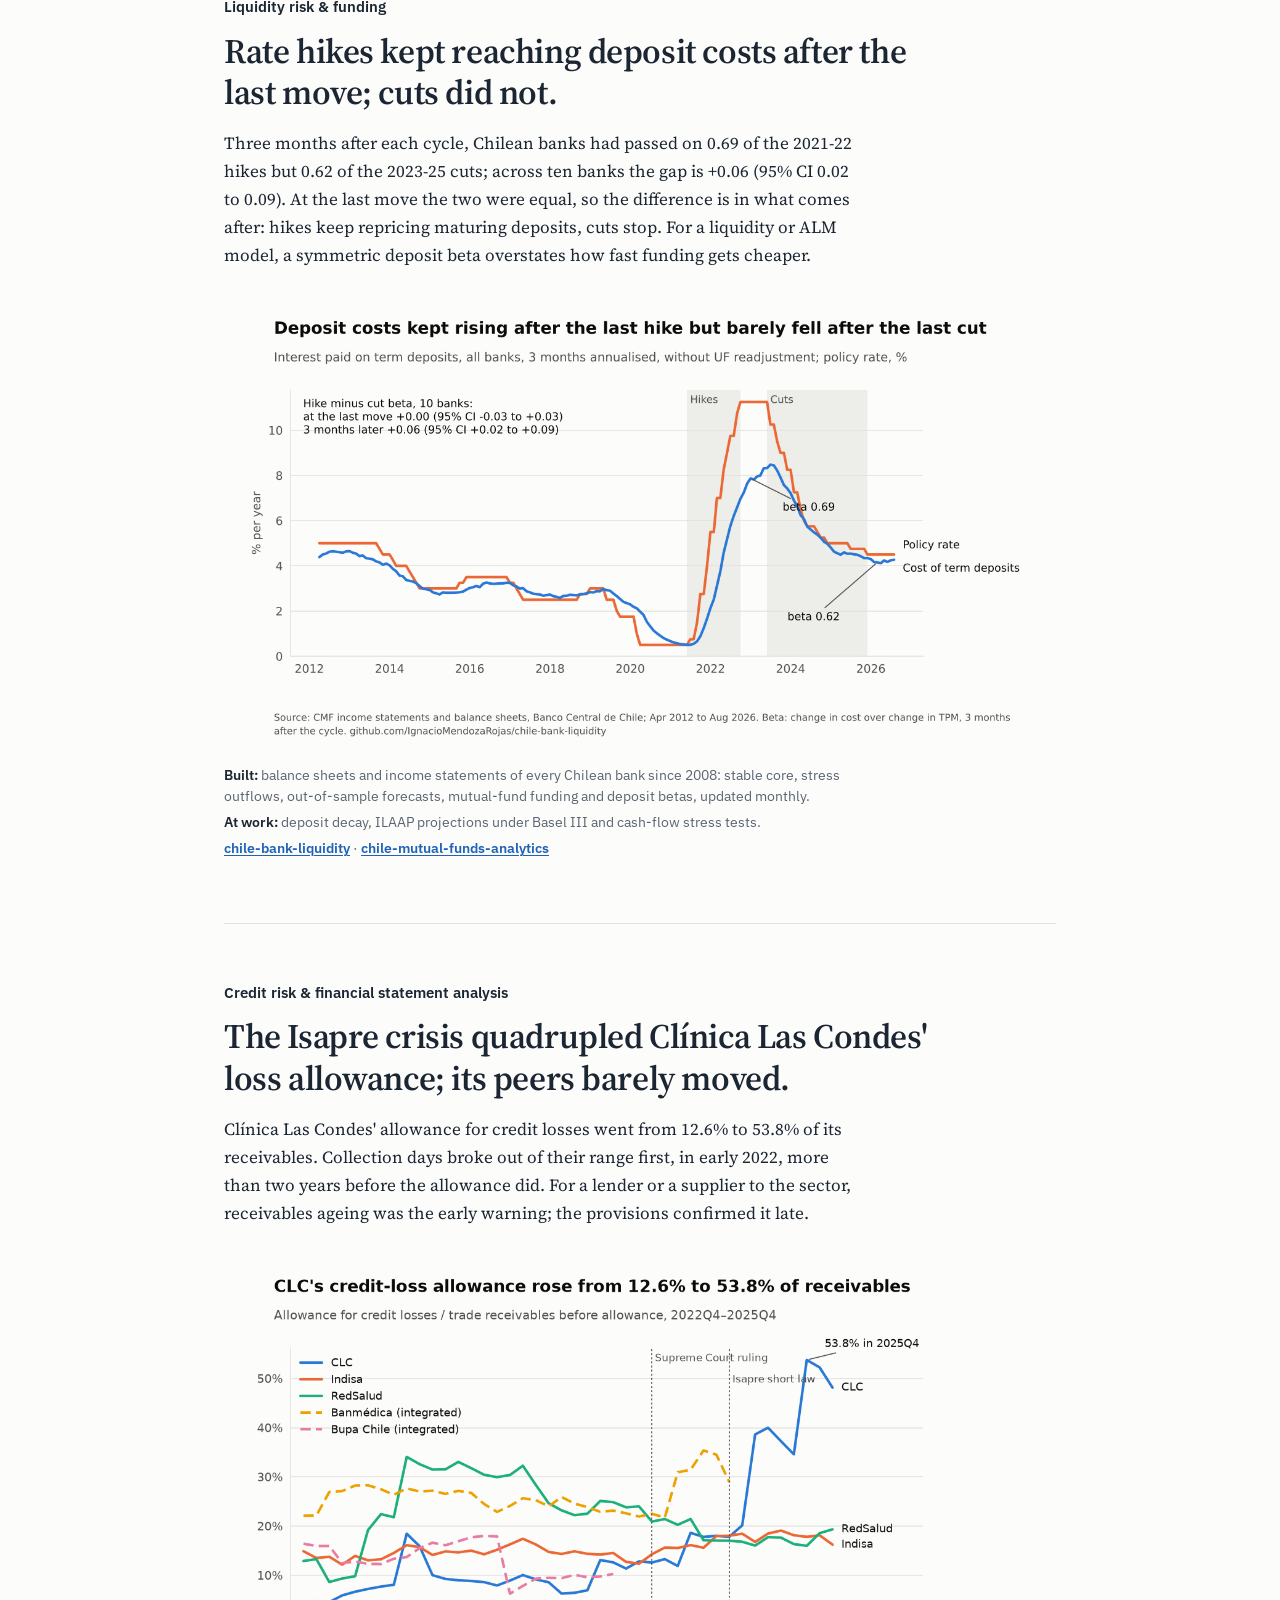
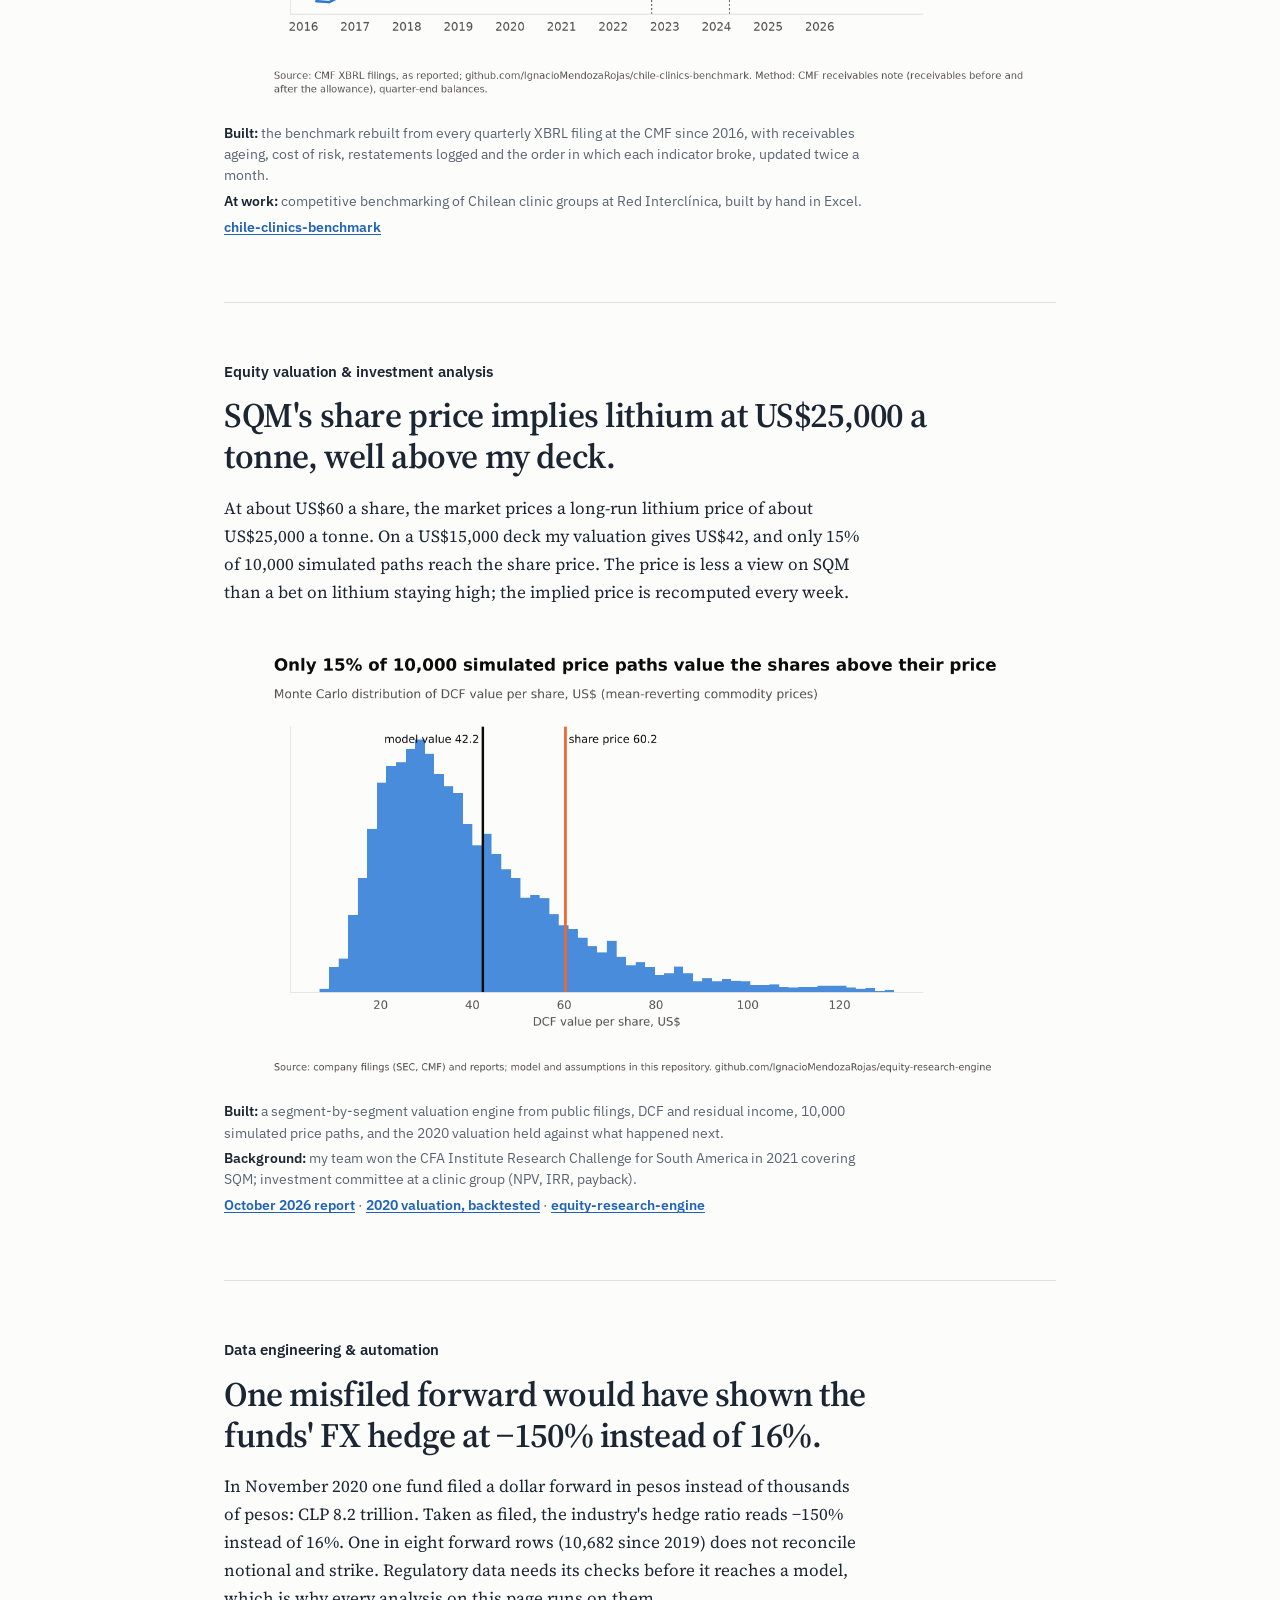
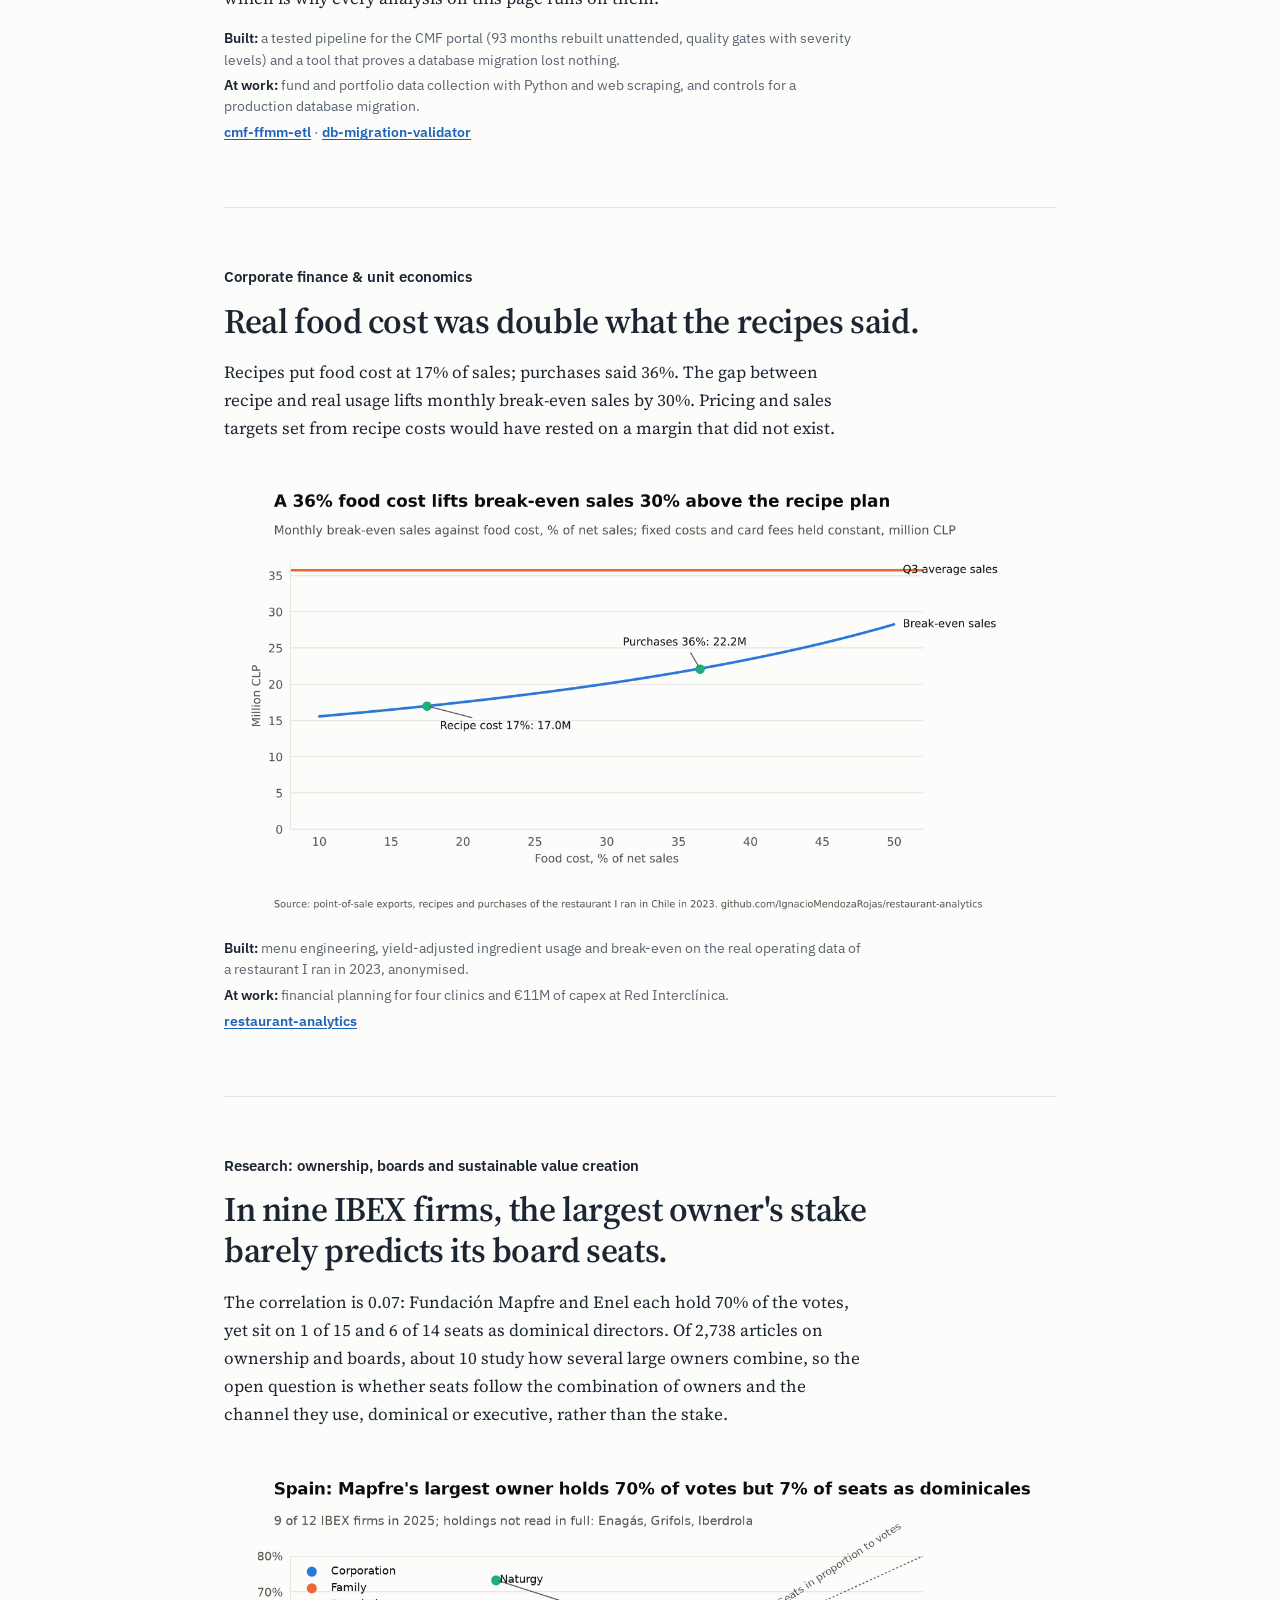
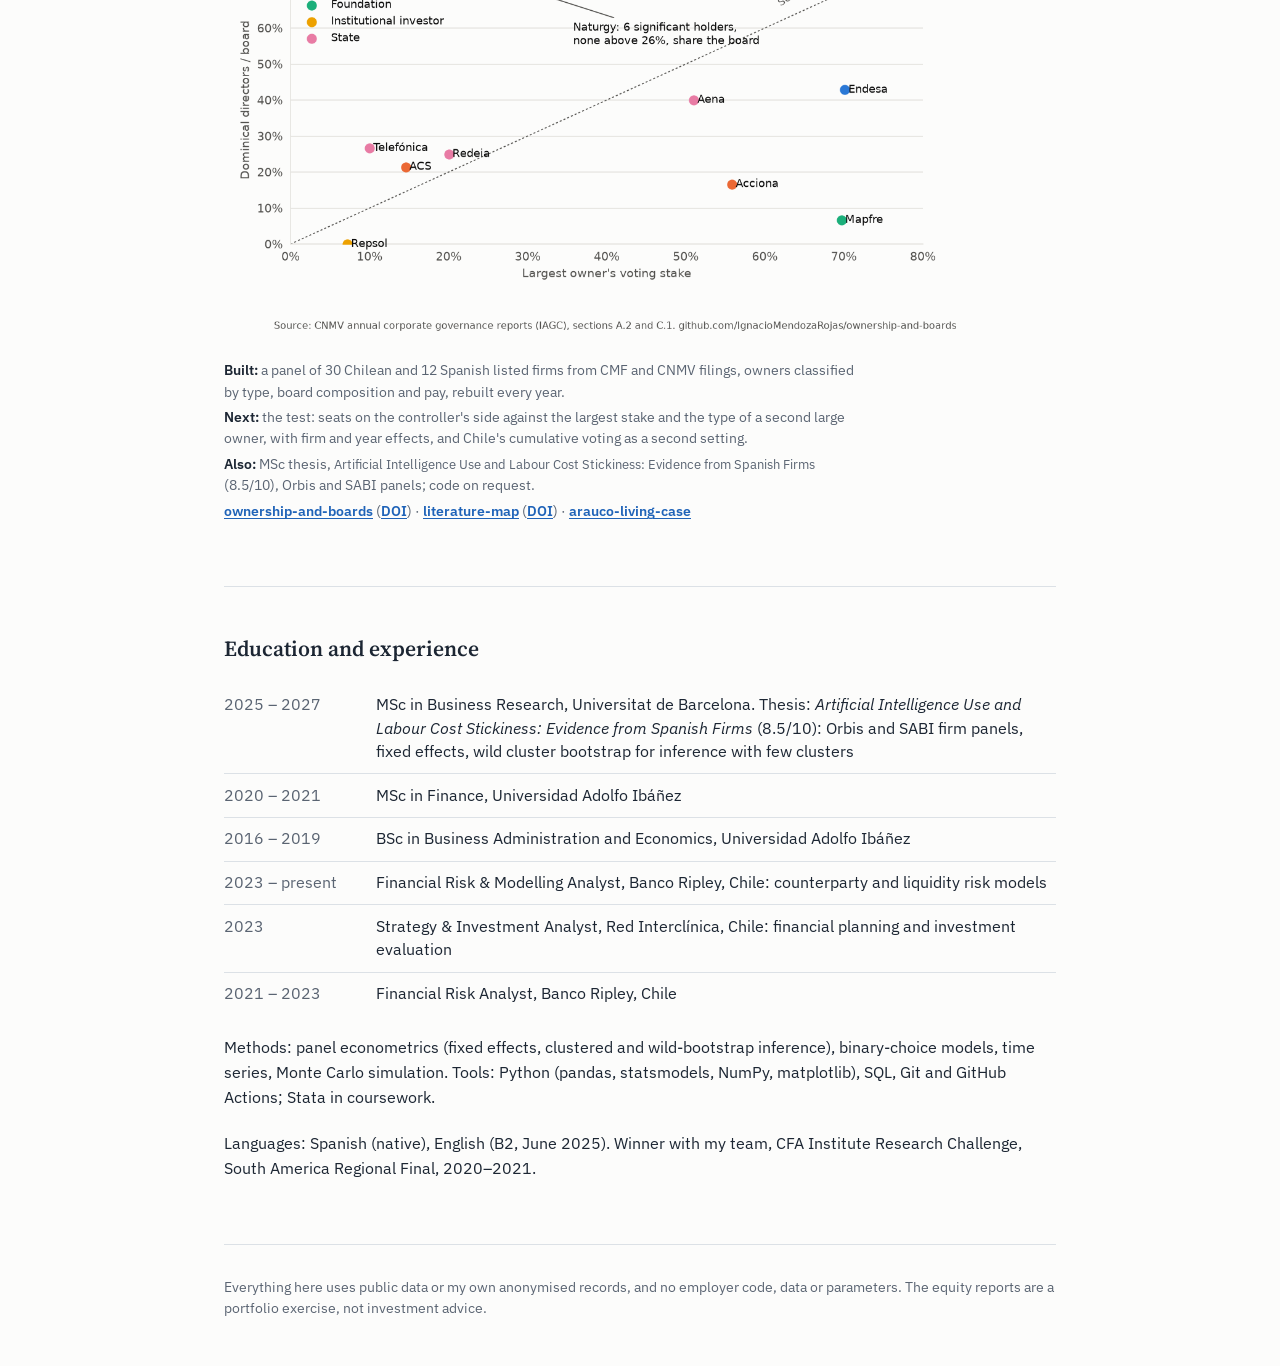
==== commit d863d30d: "Research: DOIs of ownership-and-boards and literature-map Co-Authored-By: Claude Opus 5.5 <noreply@a" ====
--- a/index.html
+++ b/index.html
@@ -123,7 +123,7 @@
       <img src="assets/fig/governance-light.png" alt="Largest owner's voting stake against the share of board seats held by dominical directors in nine of twelve IBEX firms in 2025: Mapfre's foundation holds 70% of votes and 7% of seats; Enel holds 70% of Endesa and 43% of its seats" loading="lazy" width="1350" height="780">
     </picture>
   </figure>
-  <p class="context measure"><span><strong>Built:</strong> a panel of 30 Chilean and 12 Spanish listed firms from CMF and CNMV filings, owners classified by type, board composition and pay, rebuilt every year.</span> <span><strong>Next:</strong> the test: seats on the controller's side against the largest stake and the type of a second large owner, with firm and year effects, and Chile's cumulative voting as a second setting.</span> <span><strong>Also:</strong> MSc thesis, <em>Artificial Intelligence Use and Labour Cost Stickiness: Evidence from Spanish Firms</em> (8.5/10), Orbis and SABI panels; code on request.</span> <span class="links"><a href="https://github.com/IgnacioMendozaRojas/ownership-and-boards">ownership-and-boards</a> · <a href="https://github.com/IgnacioMendozaRojas/literature-map">literature-map</a> · <a href="https://github.com/IgnacioMendozaRojas/arauco-living-case">arauco-living-case</a></span></p>
+  <p class="context measure"><span><strong>Built:</strong> a panel of 30 Chilean and 12 Spanish listed firms from CMF and CNMV filings, owners classified by type, board composition and pay, rebuilt every year.</span> <span><strong>Next:</strong> the test: seats on the controller's side against the largest stake and the type of a second large owner, with firm and year effects, and Chile's cumulative voting as a second setting.</span> <span><strong>Also:</strong> MSc thesis, <em>Artificial Intelligence Use and Labour Cost Stickiness: Evidence from Spanish Firms</em> (8.5/10), Orbis and SABI panels; code on request.</span> <span class="links"><a href="https://github.com/IgnacioMendozaRojas/ownership-and-boards">ownership-and-boards</a> (<a href="https://doi.org/10.5281/zenodo.23893517">DOI</a>) · <a href="https://github.com/IgnacioMendozaRojas/literature-map">literature-map</a> (<a href="https://doi.org/10.5281/zenodo.23893525">DOI</a>) · <a href="https://github.com/IgnacioMendozaRojas/arauco-living-case">arauco-living-case</a></span></p>
 </section>
 
 <section class="section" aria-labelledby="h-cv">
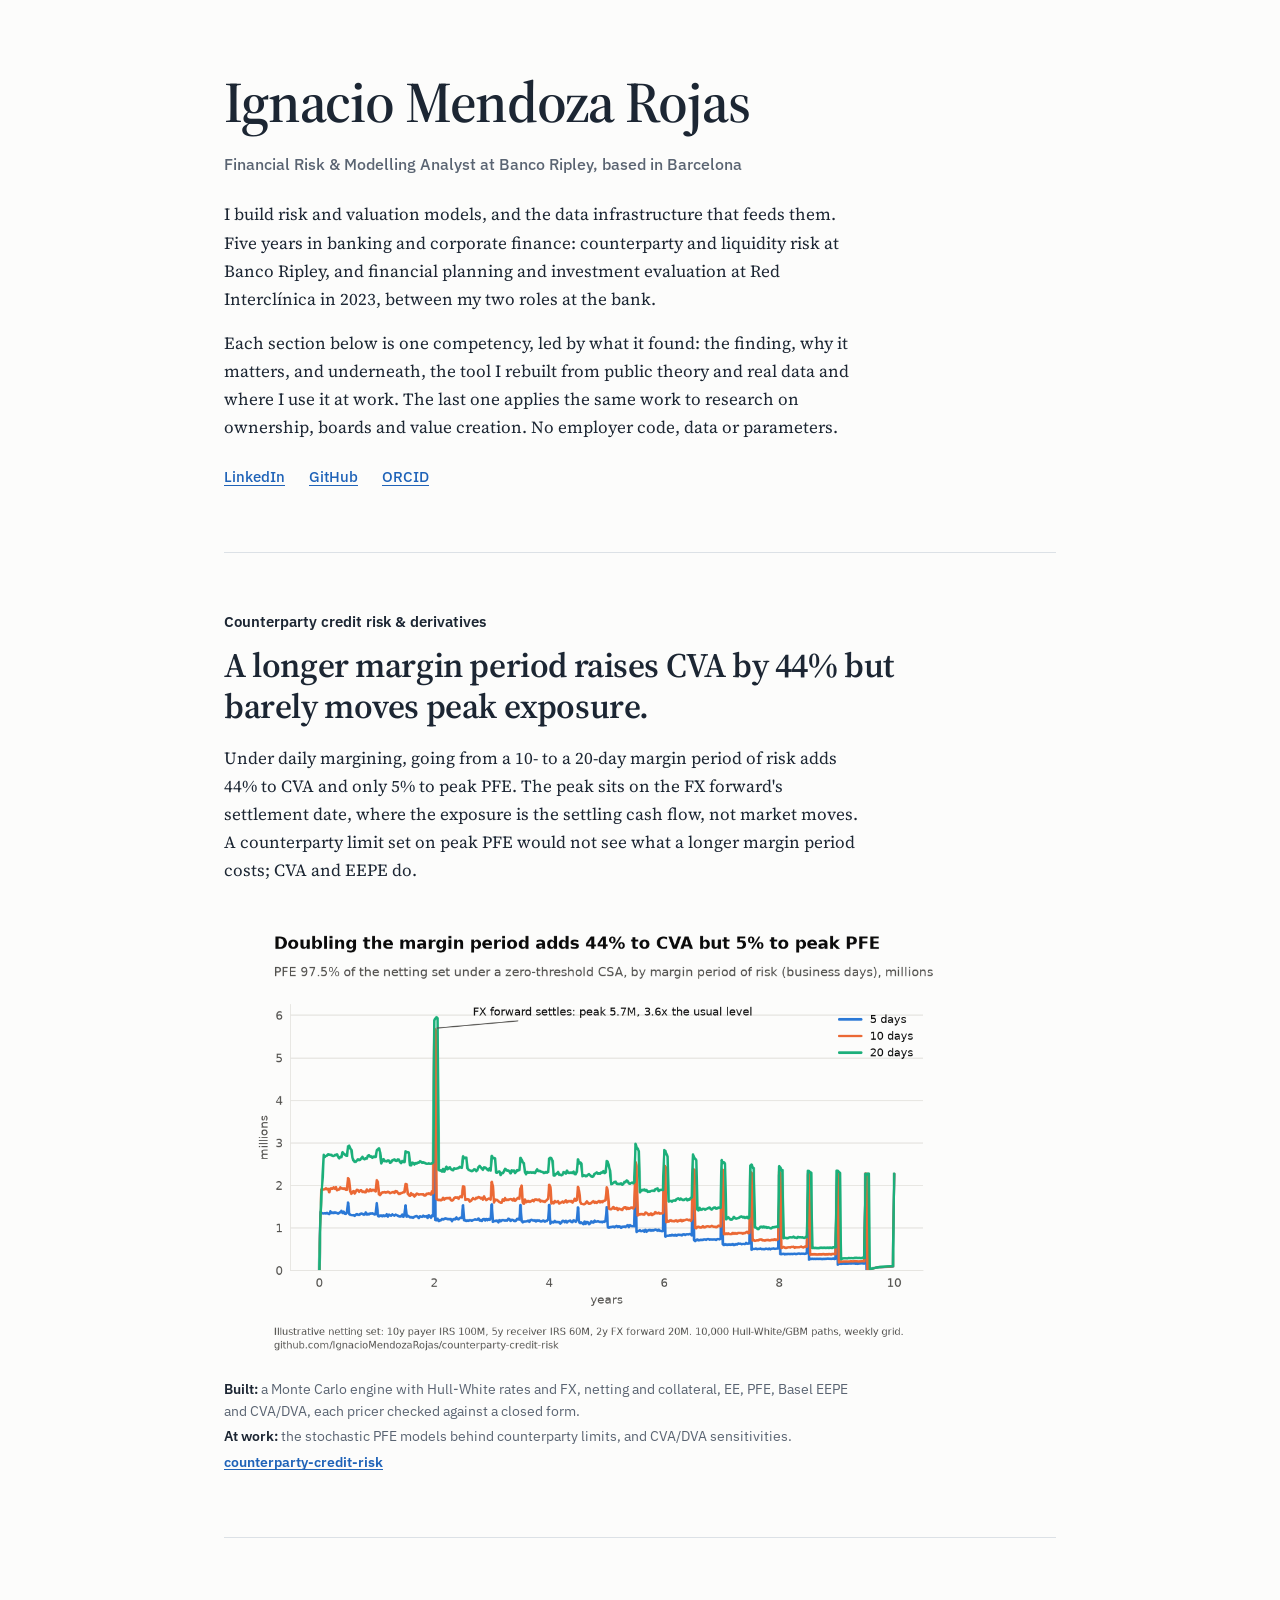
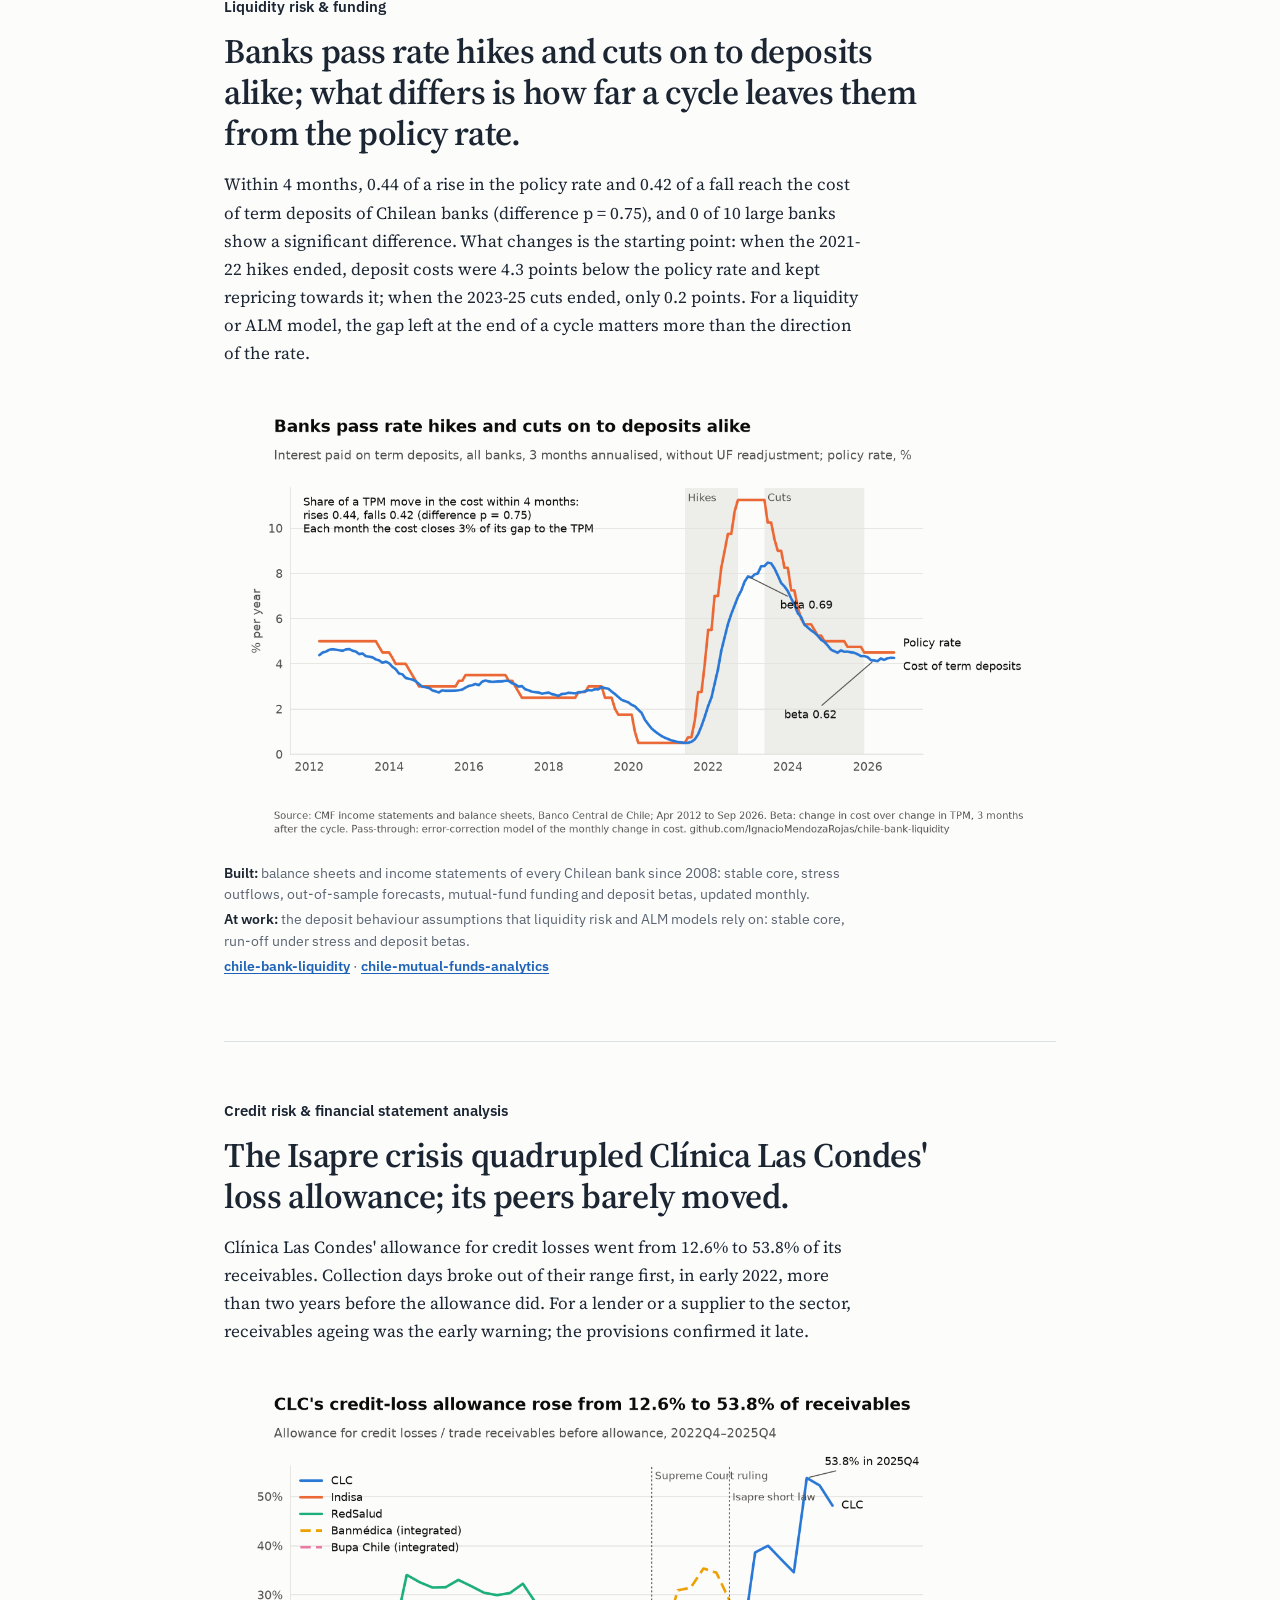
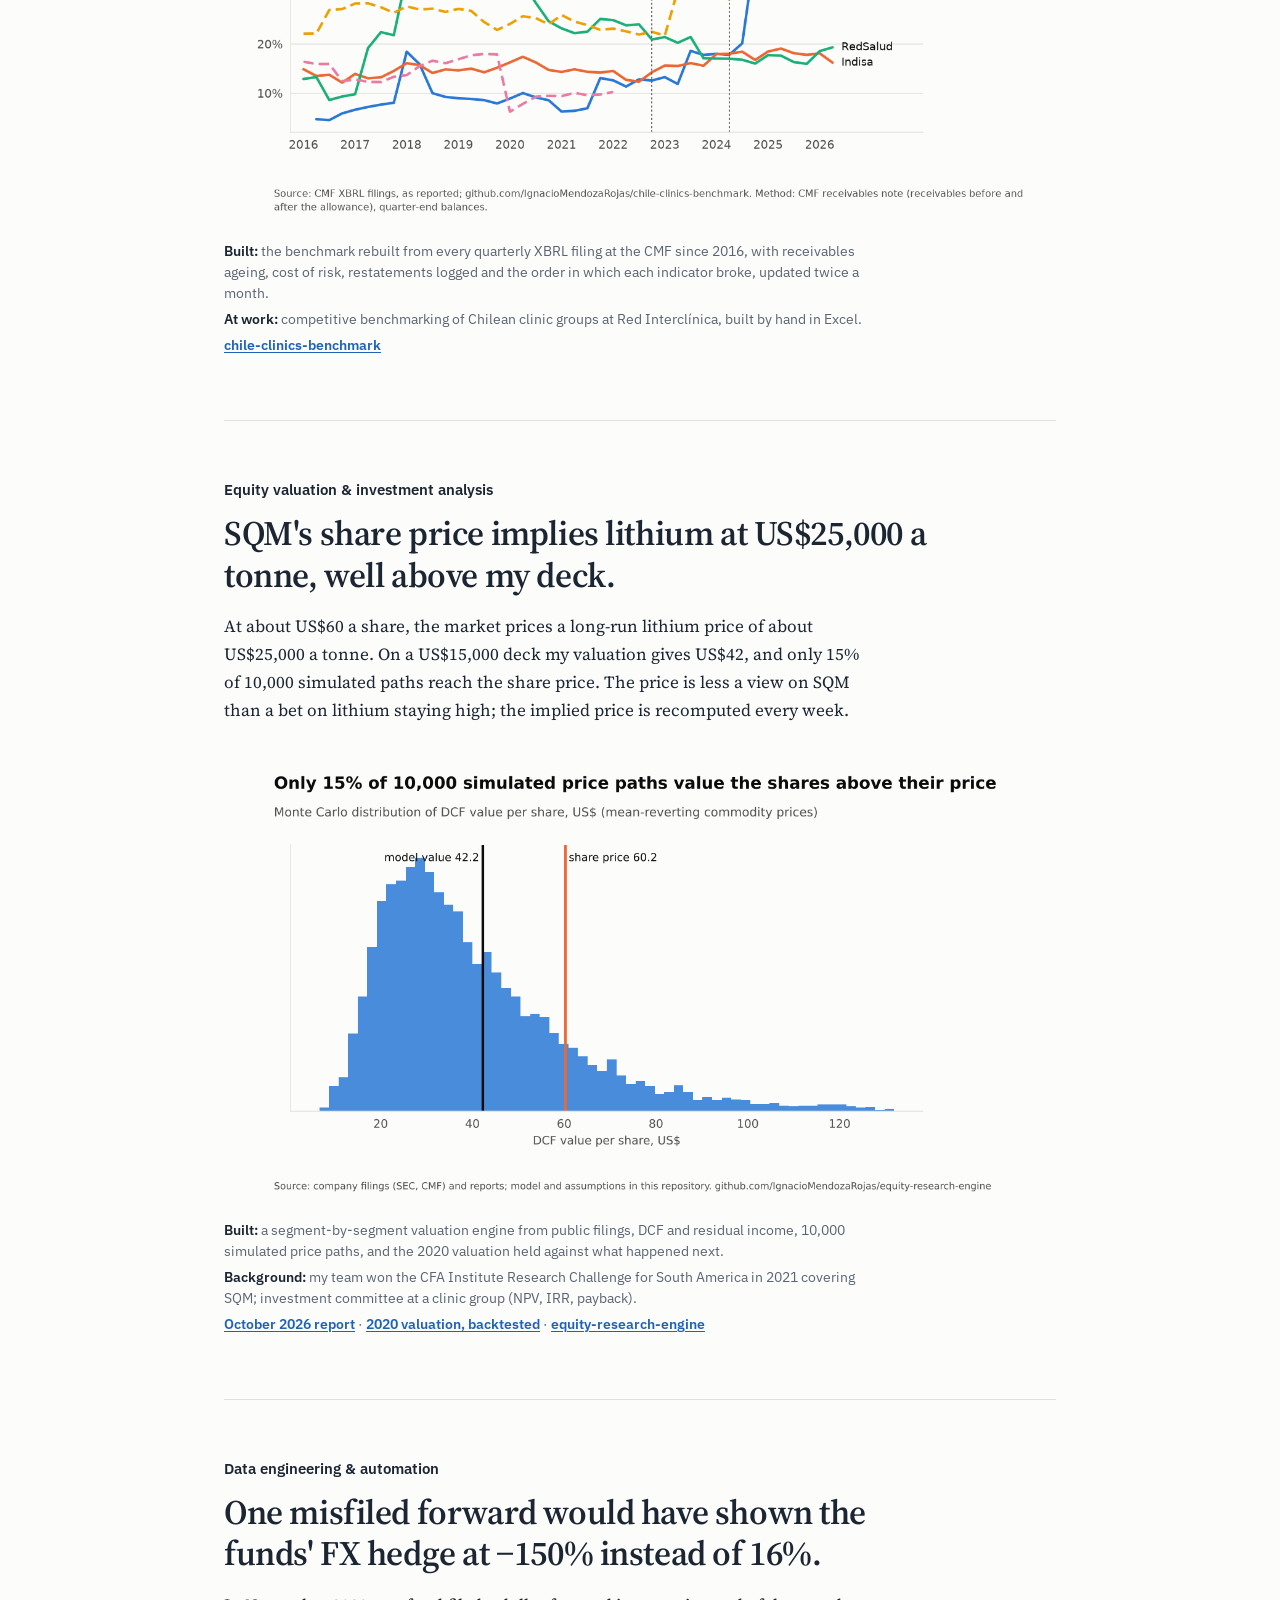
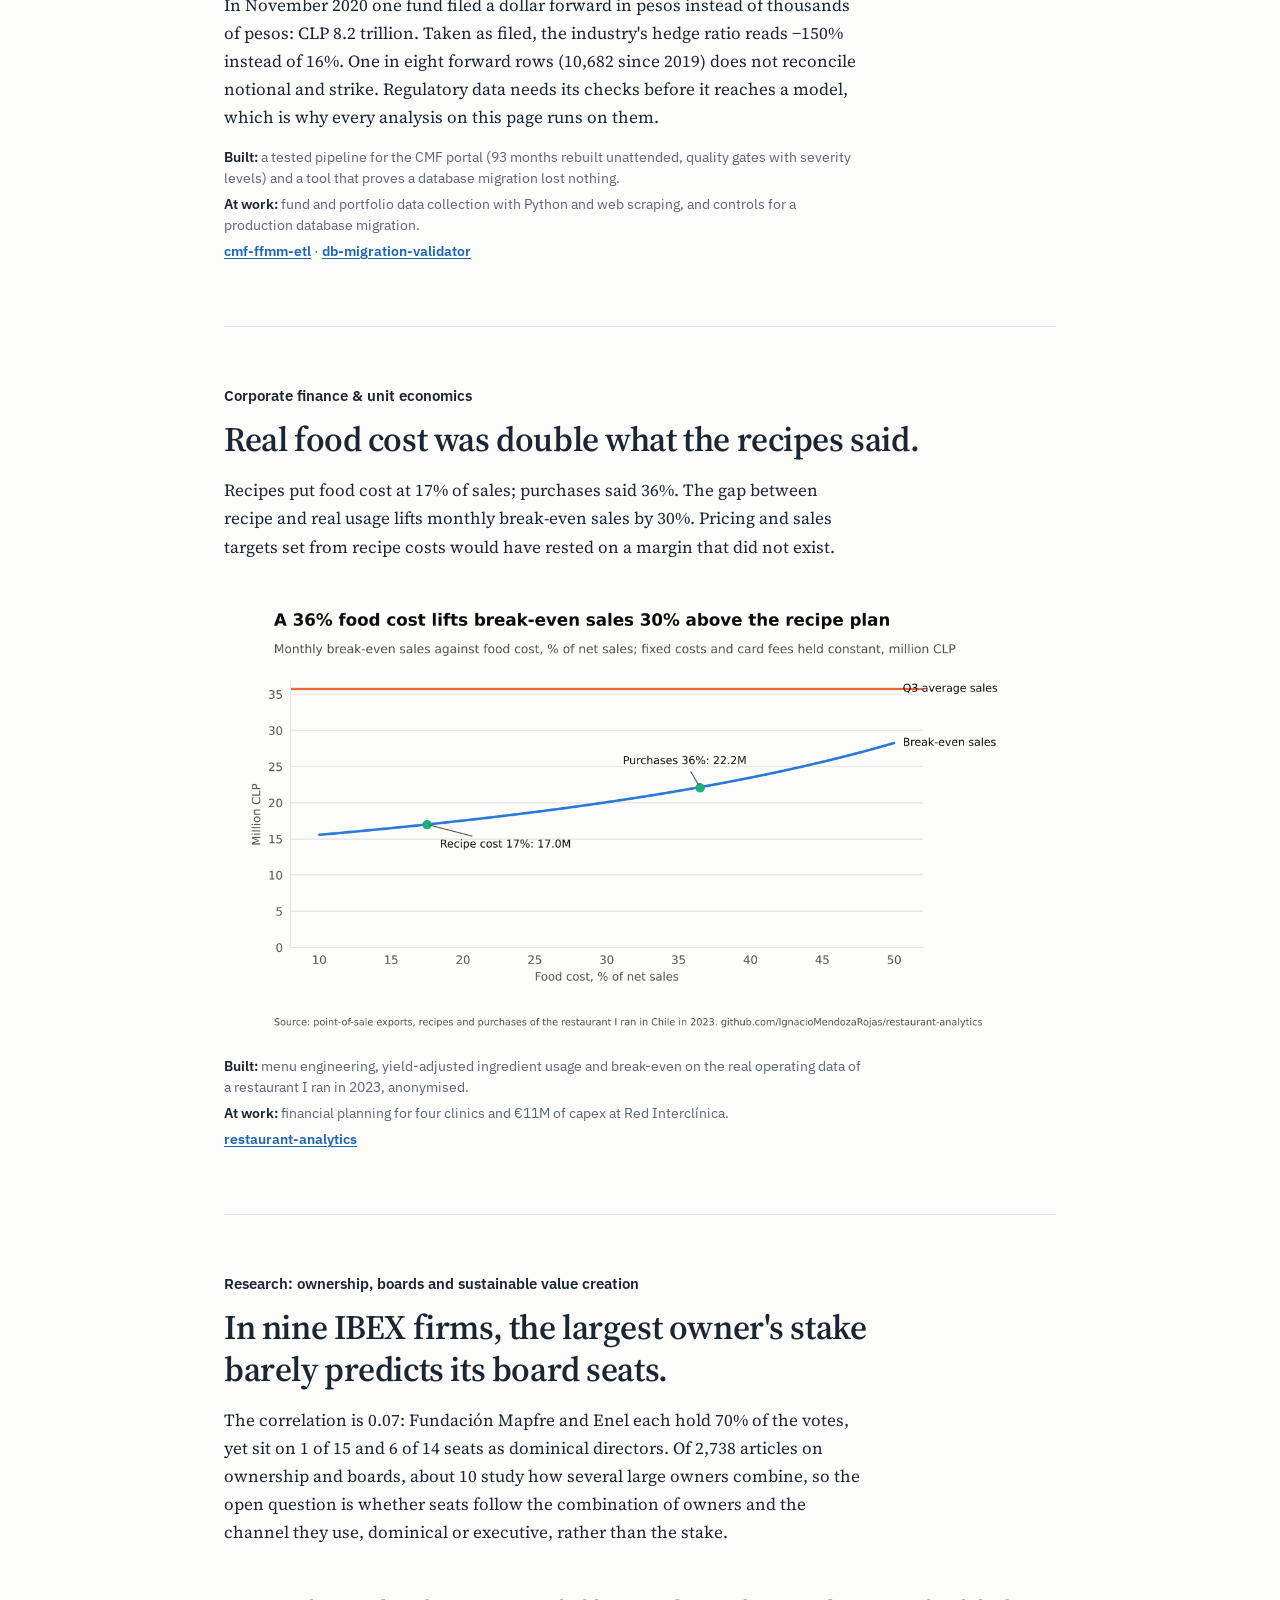
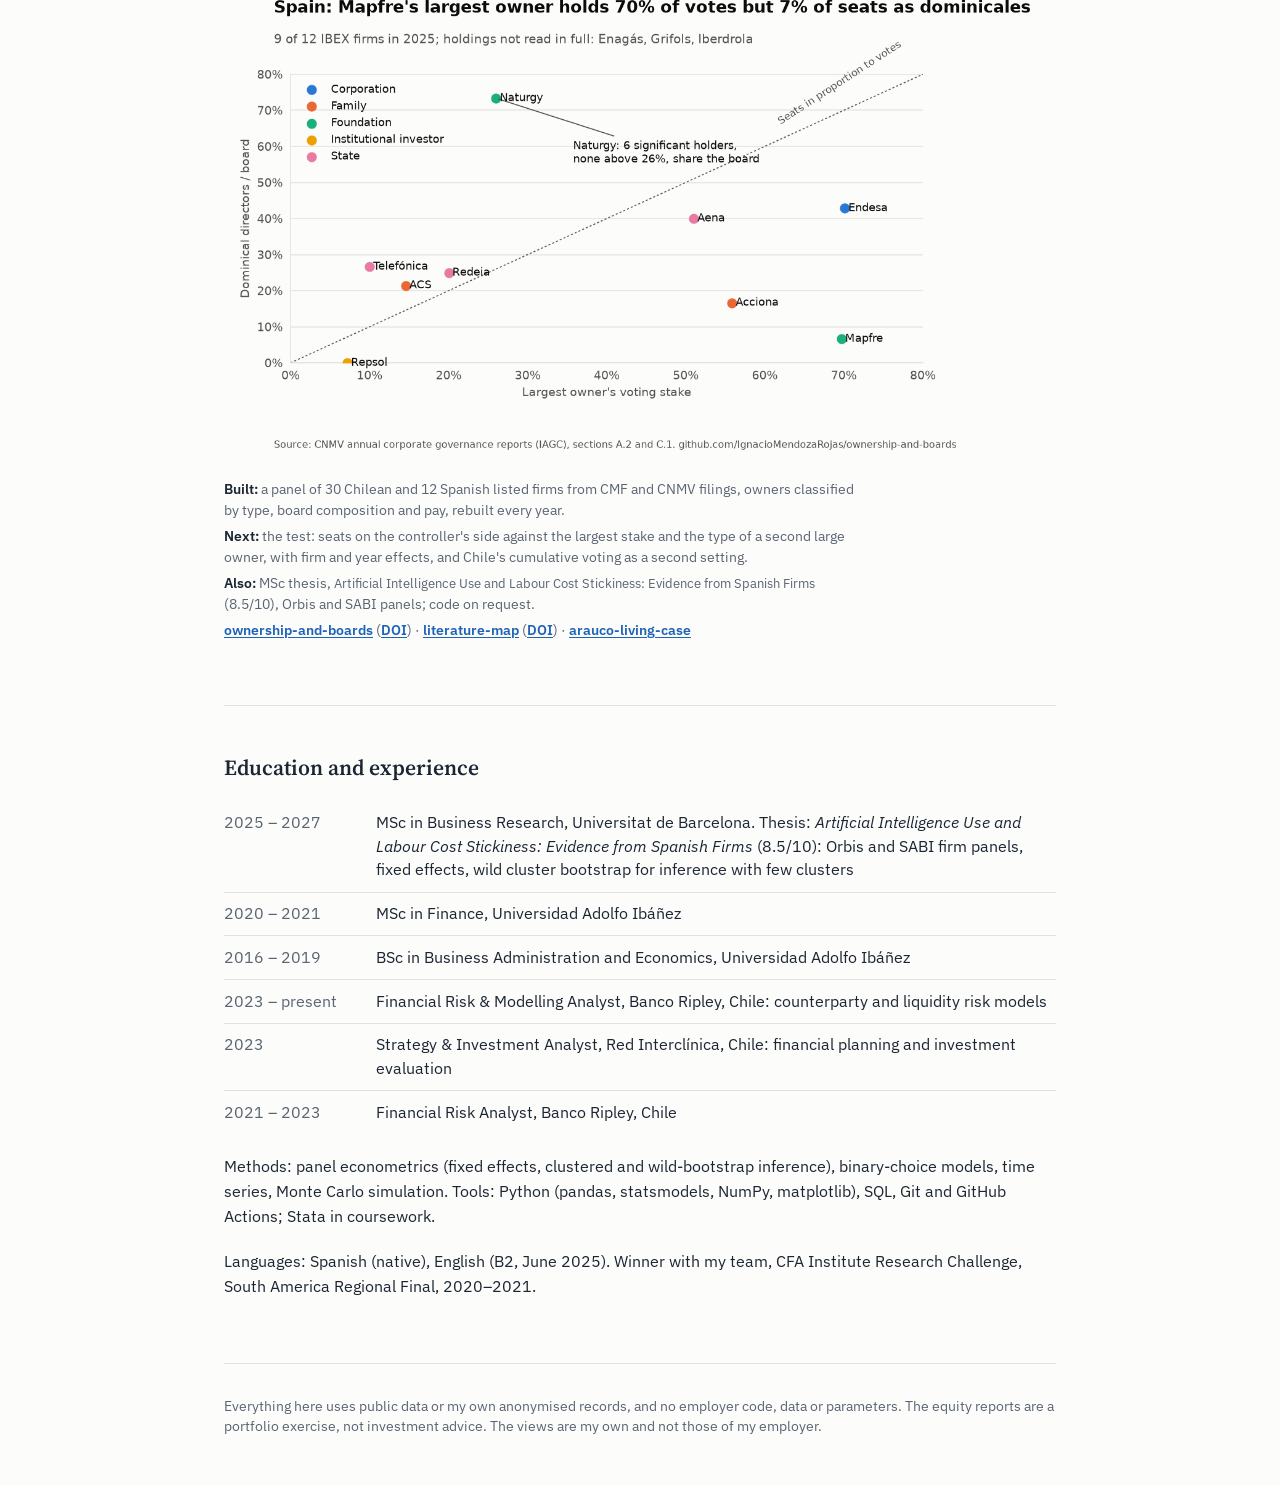
==== commit 6971f5f8: "Liquidity section: figures filled from results.json, generic At work line, disclaimer Co-Authored-By" ====
--- a/index.html
+++ b/index.html
@@ -44,17 +44,17 @@
 
 <section class="finding" aria-labelledby="c-liq">
   <p class="project"><strong>Liquidity risk &amp; funding</strong></p>
-  <h2 id="c-liq">Rate hikes kept reaching deposit costs after the last move; cuts did not.</h2>
+  <h2 id="c-liq"><!--x:liquidity.cost_headline-->Banks pass rate hikes and cuts on to deposits alike<!--/x-->; what differs is how far a cycle leaves them from the policy rate.</h2>
   <div class="measure">
-    <p>Three months after each cycle, Chilean banks had passed on 0.69 of the 2021-22 hikes but 0.62 of the 2023-25 cuts; across ten banks the gap is +0.06 (95% CI 0.02 to 0.09). At the last move the two were equal, so the difference is in what comes after: hikes keep repricing maturing deposits, cuts stop. For a liquidity or ALM model, a symmetric deposit beta overstates how fast funding gets cheaper.</p>
+    <p>Within <!--x:liquidity.pass_lags-->4<!--/x--> months, <!--x:liquidity.pass_up-->0.44<!--/x--> of a rise in the policy rate and <!--x:liquidity.pass_down-->0.42<!--/x--> of a fall reach the cost of term deposits of Chilean banks (difference p = <!--x:liquidity.pass_p-->0.75<!--/x-->), and <!--x:liquidity.spread_banks_sig-->0<!--/x--> of <!--x:liquidity.spread_banks-->10<!--/x--> large banks show a significant difference. What changes is the starting point: when the <!--x:liquidity.hike_years-->2021-22<!--/x--> hikes ended, deposit costs were <!--x:liquidity.gap_end_hikes-->4.3<!--/x--> points below the policy rate and kept repricing towards it; when the <!--x:liquidity.cut_years-->2023-25<!--/x--> cuts ended, only <!--x:liquidity.gap_end_cuts-->0.2<!--/x--> points. For a liquidity or ALM model, the gap left at the end of a cycle matters more than the direction of the rate.</p>
   </div>
   <figure>
     <picture>
       <source media="(prefers-color-scheme: dark)" srcset="assets/fig/liquidity-dark.png">
-      <img src="assets/fig/liquidity-light.png" alt="Cost of term deposits of Chilean banks and the policy rate, 2012-2026: three months after each cycle, beta of 0.69 for the 2021-22 hikes and 0.62 for the 2023-25 cuts; across banks the gap is +0.06, 95% CI 0.02 to 0.09" loading="lazy" width="1350" height="720">
+      <img src="assets/fig/liquidity-light.png" alt="Cost of term deposits of Chilean banks and the policy rate since 2012, with the last hike and cut cycles marked and the pass-through of rises and falls from an error-correction model" loading="lazy" width="1350" height="720">
     </picture>
   </figure>
-  <p class="context measure"><span><strong>Built:</strong> balance sheets and income statements of every Chilean bank since 2008: stable core, stress outflows, out-of-sample forecasts, mutual-fund funding and deposit betas, updated monthly.</span> <span><strong>At work:</strong> deposit decay, ILAAP projections under Basel III and cash-flow stress tests.</span> <span class="links"><a href="https://github.com/IgnacioMendozaRojas/chile-bank-liquidity">chile-bank-liquidity</a> · <a href="https://github.com/IgnacioMendozaRojas/chile-mutual-funds-analytics">chile-mutual-funds-analytics</a></span></p>
+  <p class="context measure"><span><strong>Built:</strong> balance sheets and income statements of every Chilean bank since 2008: stable core, stress outflows, out-of-sample forecasts, mutual-fund funding and deposit betas, updated monthly.</span> <span><strong>At work:</strong> the deposit behaviour assumptions that liquidity risk and ALM models rely on: stable core, run-off under stress and deposit betas.</span> <span class="links"><a href="https://github.com/IgnacioMendozaRojas/chile-bank-liquidity">chile-bank-liquidity</a> · <a href="https://github.com/IgnacioMendozaRojas/chile-mutual-funds-analytics">chile-mutual-funds-analytics</a></span></p>
 </section>
 
 <section class="finding" aria-labelledby="c-credit">
@@ -123,7 +123,7 @@
       <img src="assets/fig/governance-light.png" alt="Largest owner's voting stake against the share of board seats held by dominical directors in nine of twelve IBEX firms in 2025: Mapfre's foundation holds 70% of votes and 7% of seats; Enel holds 70% of Endesa and 43% of its seats" loading="lazy" width="1350" height="780">
     </picture>
   </figure>
-  <p class="context measure"><span><strong>Built:</strong> a panel of 30 Chilean and 12 Spanish listed firms from CMF and CNMV filings, owners classified by type, board composition and pay, rebuilt every year.</span> <span><strong>Next:</strong> the test: seats on the controller's side against the largest stake and the type of a second large owner, with firm and year effects, and Chile's cumulative voting as a second setting.</span> <span><strong>Also:</strong> MSc thesis, <em>Artificial Intelligence Use and Labour Cost Stickiness: Evidence from Spanish Firms</em> (8.5/10), Orbis and SABI panels; code on request.</span> <span class="links"><a href="https://github.com/IgnacioMendozaRojas/ownership-and-boards">ownership-and-boards</a> (<a href="https://doi.org/10.5281/zenodo.23893517">DOI</a>) · <a href="https://github.com/IgnacioMendozaRojas/literature-map">literature-map</a> (<a href="https://doi.org/10.5281/zenodo.23893525">DOI</a>) · <a href="https://github.com/IgnacioMendozaRojas/arauco-living-case">arauco-living-case</a></span></p>
+  <p class="context measure"><span><strong>Built:</strong> a panel of 30 Chilean and 12 Spanish listed firms from CMF and CNMV filings, owners classified by type, board composition and pay, rebuilt every year.</span> <span><strong>Next:</strong> the test: seats on the controller's side against the largest stake and the type of a second large owner, with firm and year effects, and Chile's cumulative voting as a second setting.</span> <span><strong>Also:</strong> MSc thesis, <em>Artificial Intelligence Use and Labour Cost Stickiness: Evidence from Spanish Firms</em> (8.5/10), Orbis and SABI panels; code on request.</span> <span class="links"><a href="https://github.com/IgnacioMendozaRojas/ownership-and-boards">ownership-and-boards</a> (<a href="https://doi.org/10.5281/zenodo.23893516">DOI</a>) · <a href="https://github.com/IgnacioMendozaRojas/literature-map">literature-map</a> (<a href="https://doi.org/10.5281/zenodo.23893524">DOI</a>) · <a href="https://github.com/IgnacioMendozaRojas/arauco-living-case">arauco-living-case</a></span></p>
 </section>
 
 <section class="section" aria-labelledby="h-cv">
@@ -141,7 +141,7 @@
 </section>
 
 <footer>
-  Everything here uses public data or my own anonymised records, and no employer code, data or parameters. The equity reports are a portfolio exercise, not investment advice.
+  Everything here uses public data or my own anonymised records, and no employer code, data or parameters. The equity reports are a portfolio exercise, not investment advice. The views are my own and not those of my employer.
 </footer>
 
 </main>
